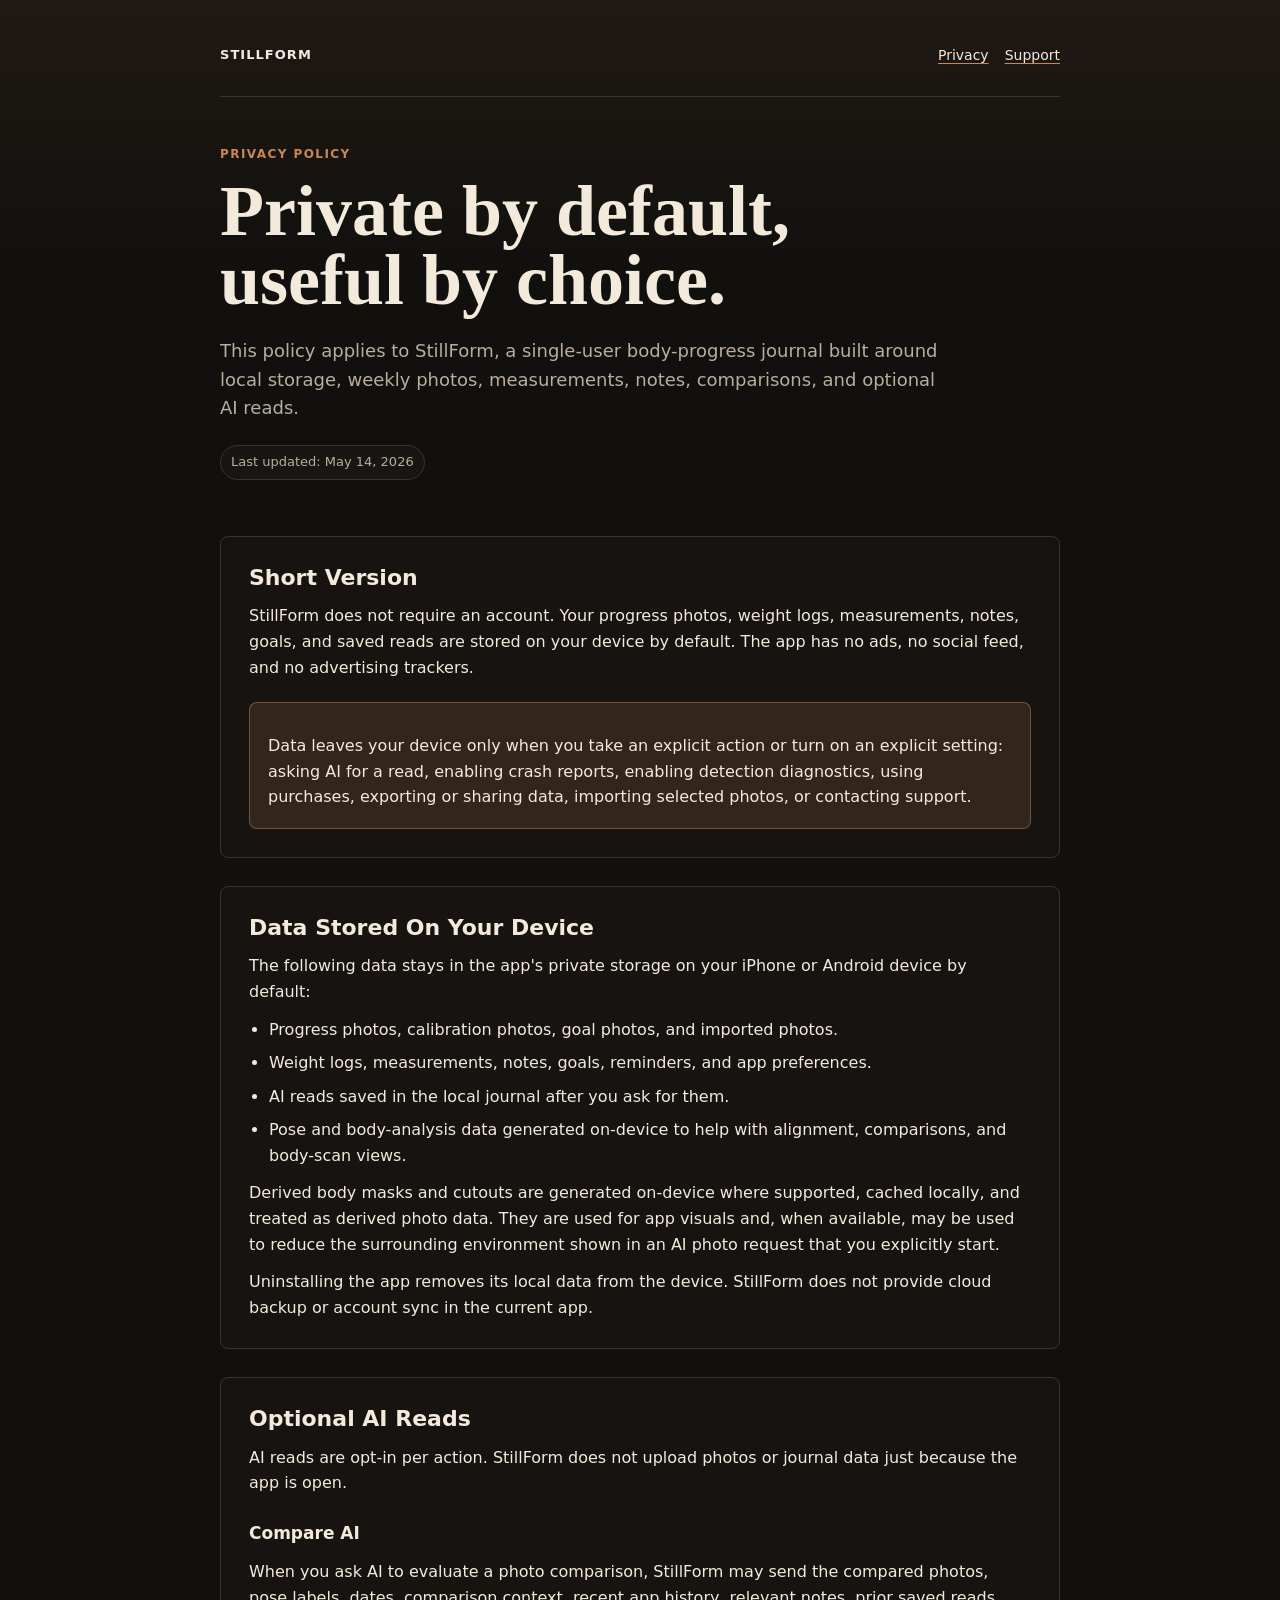
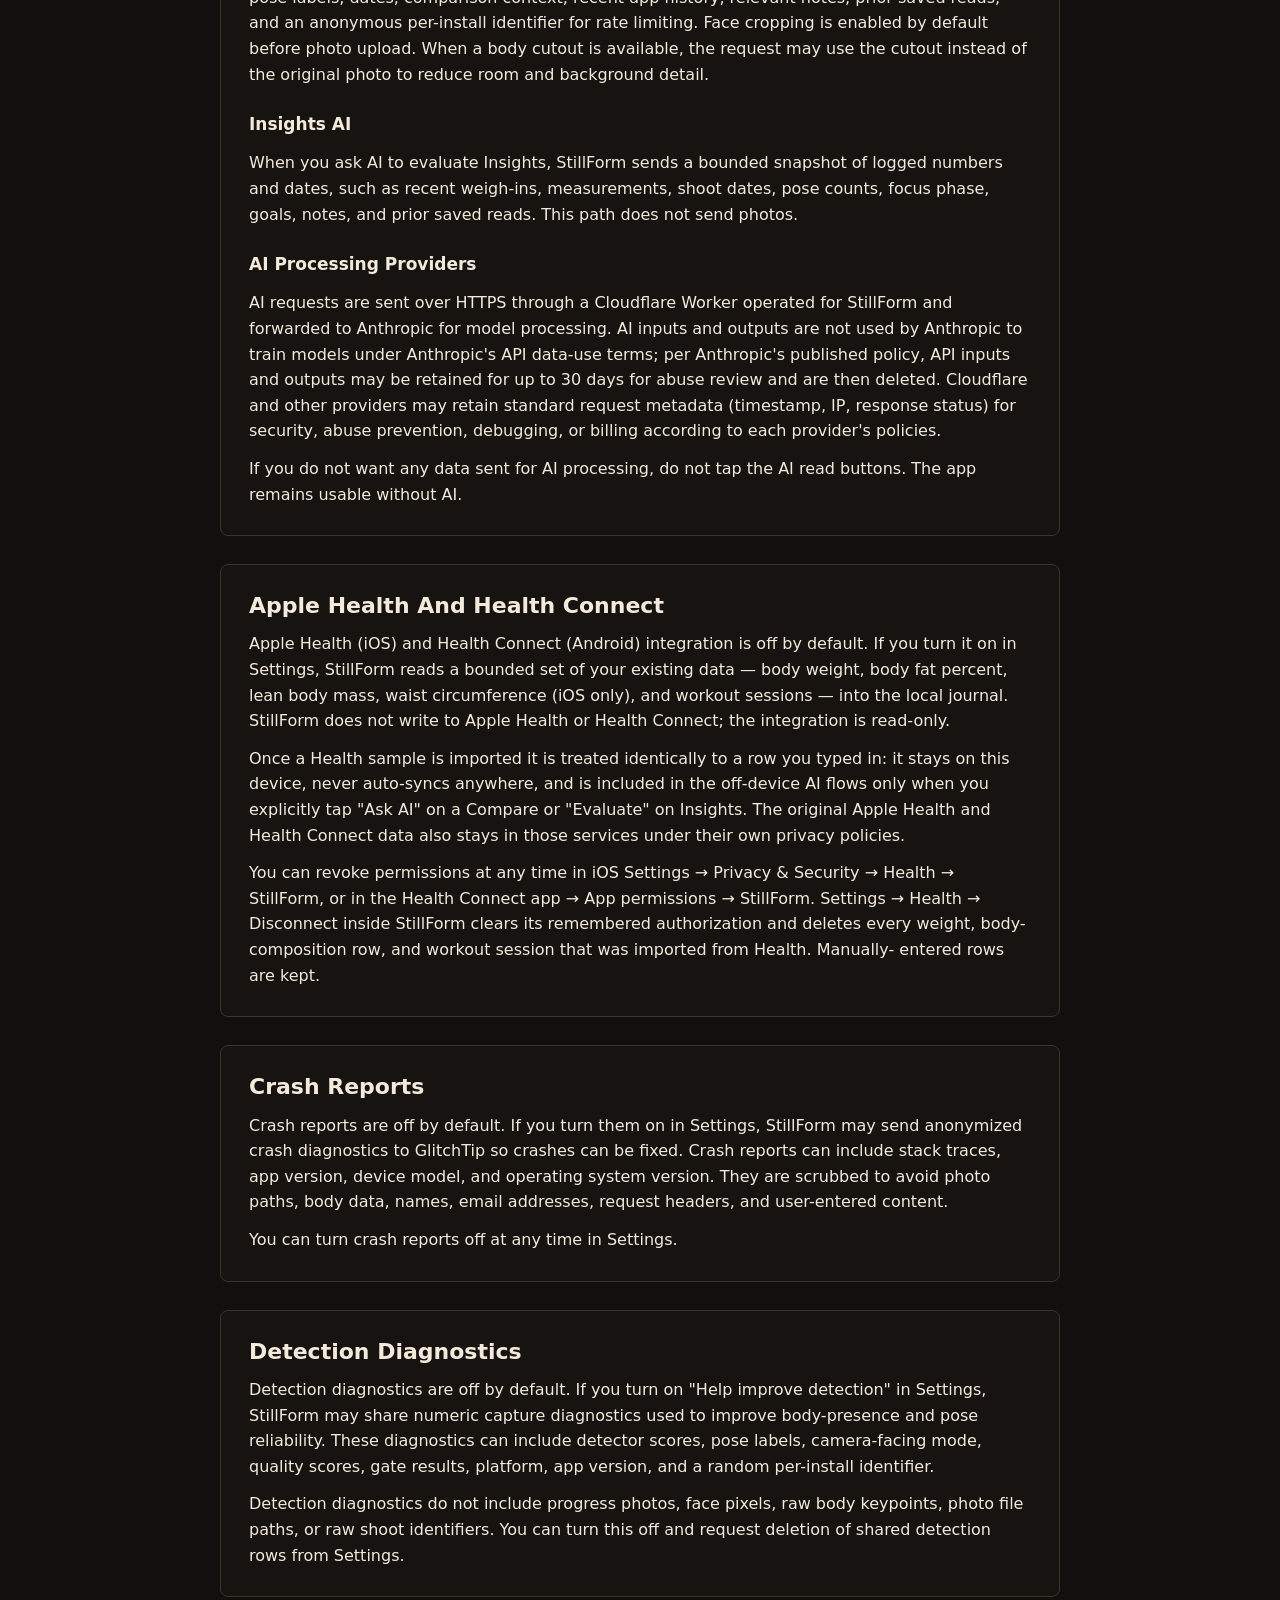
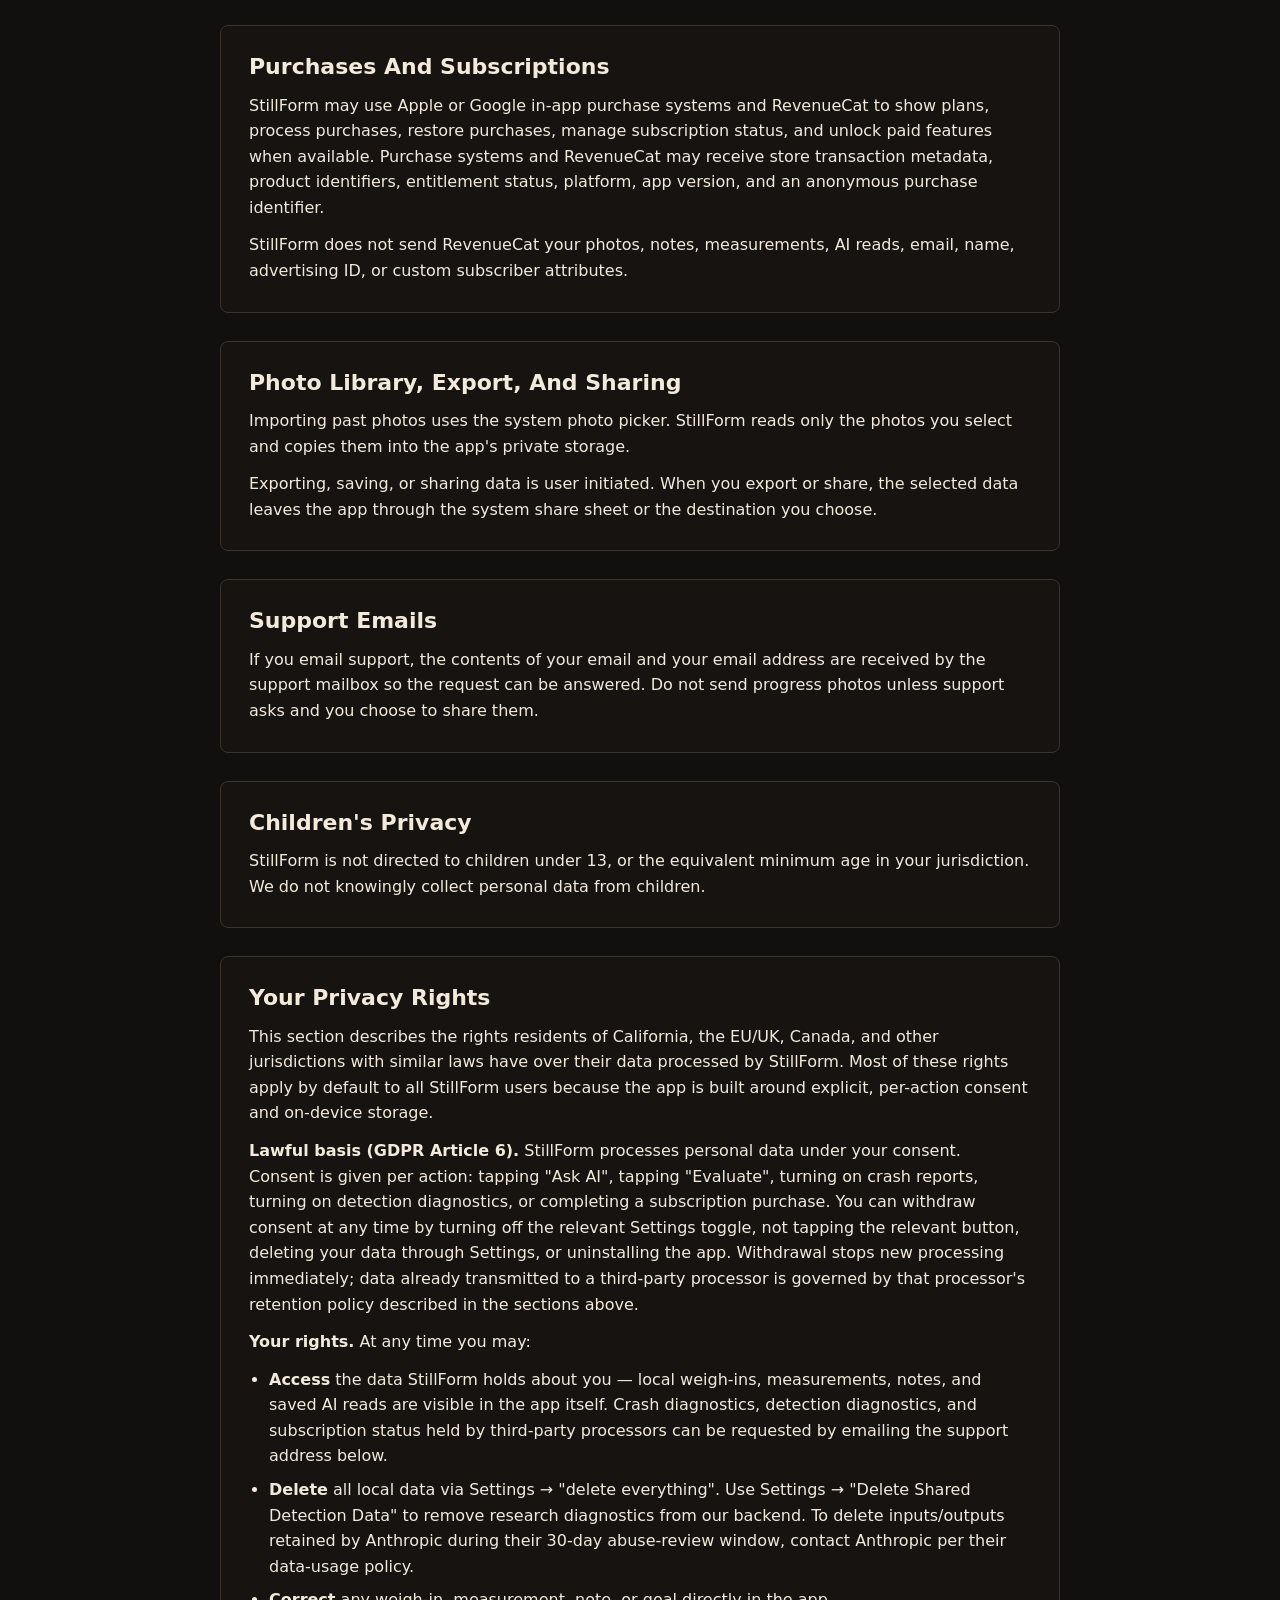
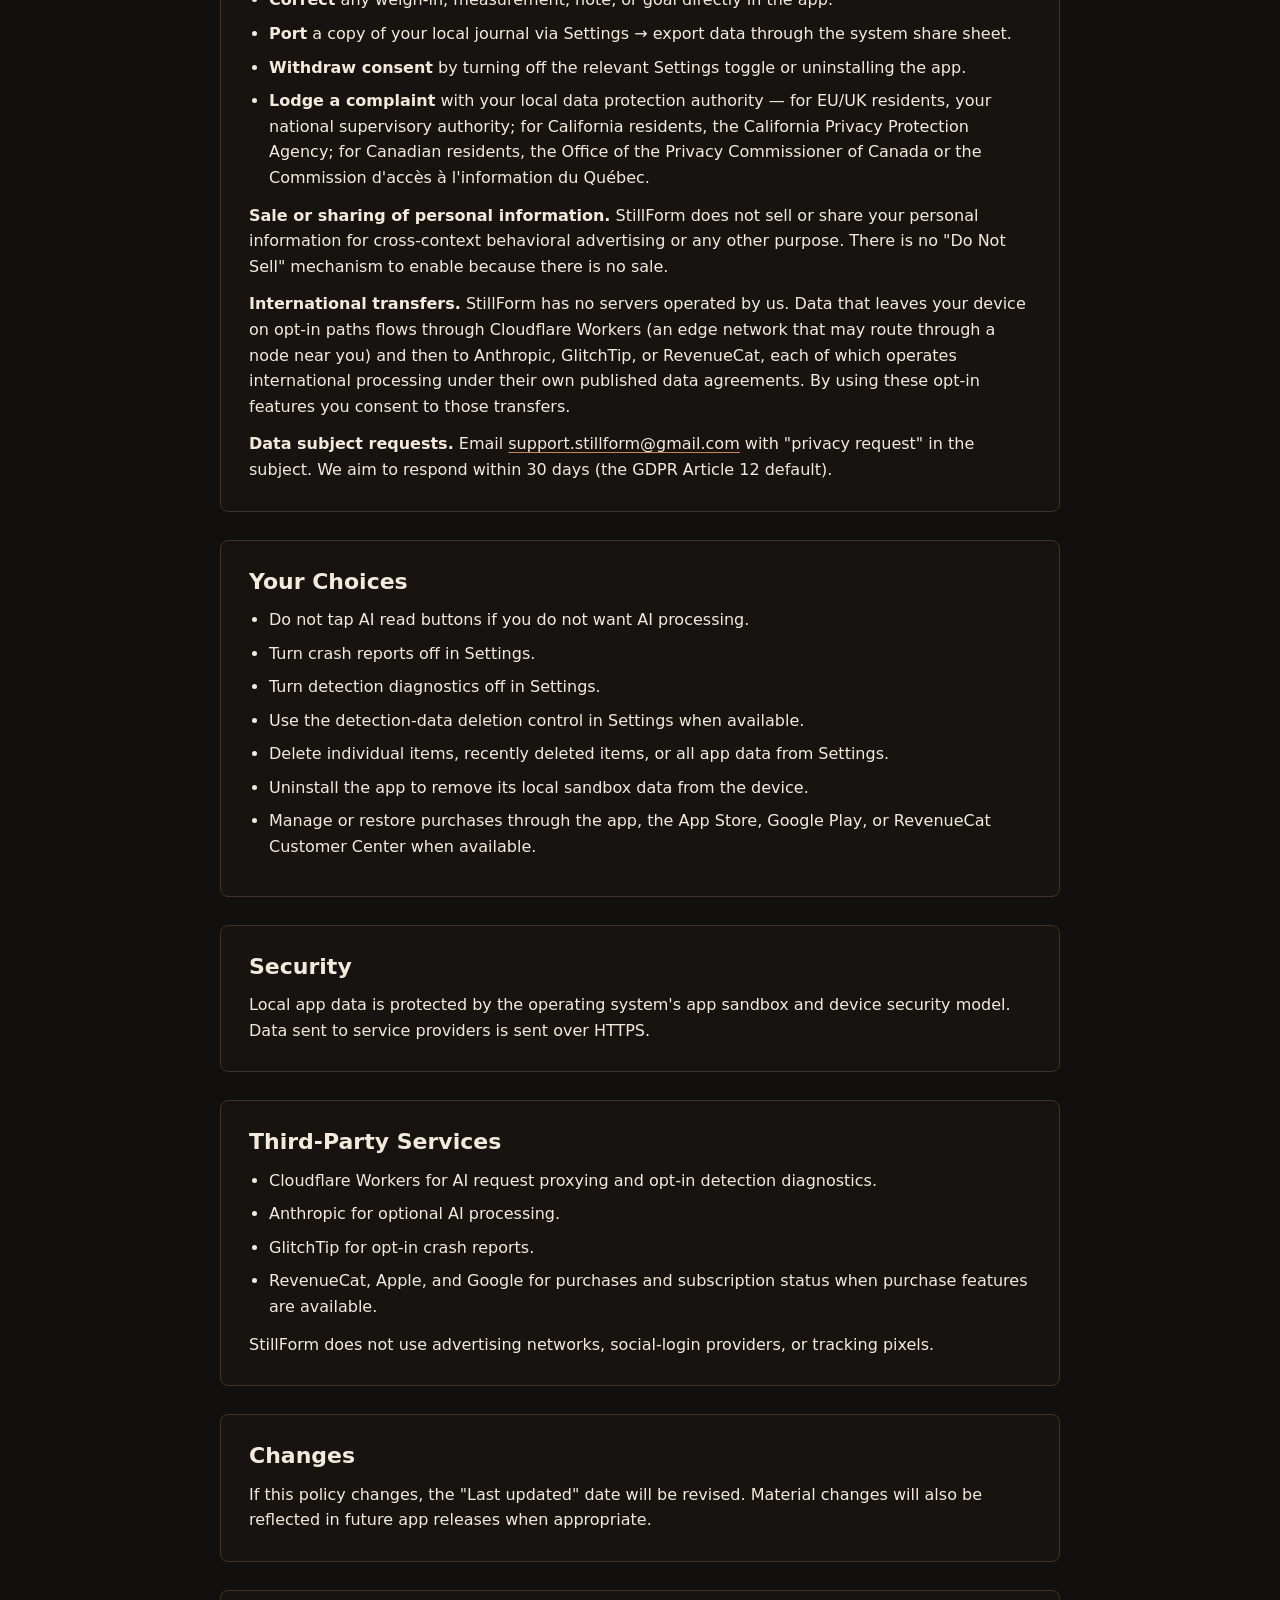
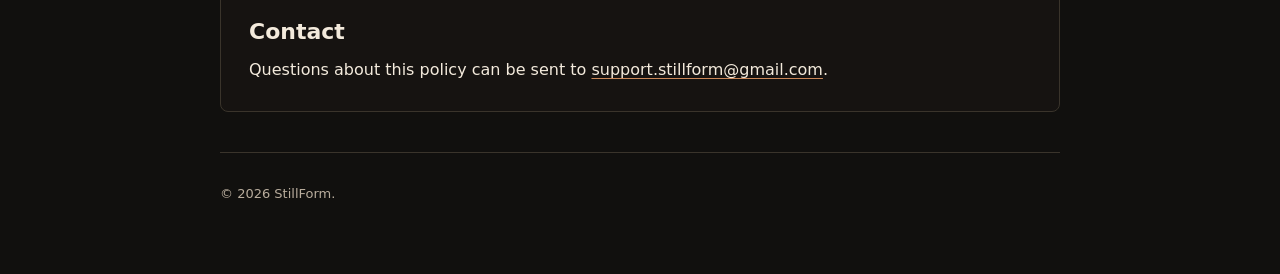
==== privacy-policy.html @ cb1ad9ec "sync StillForm public pages — Apple Health and Health Connect section Mirrors docs/privacy-policy.md" ====
<!doctype html>
<html lang="en">
<head>
  <meta charset="utf-8">
  <meta name="viewport" content="width=device-width, initial-scale=1">
  <title>StillForm Privacy Policy</title>
  <meta name="description" content="Privacy policy for StillForm, a local-first body-progress journal.">
  <link rel="stylesheet" href="site.css">
</head>
<body>
  <main class="page">
    <nav class="nav" aria-label="StillForm">
      <a class="brand" href="./">StillForm</a>
      <div class="nav-links">
        <a href="privacy-policy.html">Privacy</a>
        <a href="support.html">Support</a>
      </div>
    </nav>

    <header class="hero">
      <p class="eyebrow">Privacy Policy</p>
      <h1>Private by default, useful by choice.</h1>
      <p class="lede">
        This policy applies to StillForm, a single-user body-progress journal built around local storage,
        weekly photos, measurements, notes, comparisons, and optional AI reads.
      </p>
      <span class="updated">Last updated: May 14, 2026</span>
    </header>

    <section class="section">
      <h2>Short Version</h2>
      <p>
        StillForm does not require an account. Your progress photos, weight logs, measurements, notes,
        goals, and saved reads are stored on your device by default. The app has no ads, no social feed,
        and no advertising trackers.
      </p>
      <div class="callout">
        <p>
          Data leaves your device only when you take an explicit action or turn on an explicit setting:
          asking AI for a read, enabling crash reports, enabling detection diagnostics, using purchases,
          exporting or sharing data, importing selected photos, or contacting support.
        </p>
      </div>
    </section>

    <section class="section">
      <h2>Data Stored On Your Device</h2>
      <p>The following data stays in the app's private storage on your iPhone or Android device by default:</p>
      <ul>
        <li>Progress photos, calibration photos, goal photos, and imported photos.</li>
        <li>Weight logs, measurements, notes, goals, reminders, and app preferences.</li>
        <li>AI reads saved in the local journal after you ask for them.</li>
        <li>Pose and body-analysis data generated on-device to help with alignment, comparisons, and body-scan views.</li>
      </ul>
      <p>
        Derived body masks and cutouts are generated on-device where supported, cached locally, and treated
        as derived photo data. They are used for app visuals and, when available, may be used to reduce the
        surrounding environment shown in an AI photo request that you explicitly start.
      </p>
      <p>
        Uninstalling the app removes its local data from the device. StillForm does not provide cloud backup
        or account sync in the current app.
      </p>
    </section>

    <section class="section">
      <h2>Optional AI Reads</h2>
      <p>
        AI reads are opt-in per action. StillForm does not upload photos or journal data just because the app
        is open.
      </p>
      <h3>Compare AI</h3>
      <p>
        When you ask AI to evaluate a photo comparison, StillForm may send the compared photos, pose labels,
        dates, comparison context, recent app history, relevant notes, prior saved reads, and an anonymous
        per-install identifier for rate limiting. Face cropping is enabled by default before photo upload.
        When a body cutout is available, the request may use the cutout instead of the original photo to
        reduce room and background detail.
      </p>
      <h3>Insights AI</h3>
      <p>
        When you ask AI to evaluate Insights, StillForm sends a bounded snapshot of logged numbers and dates,
        such as recent weigh-ins, measurements, shoot dates, pose counts, focus phase, goals, notes, and prior
        saved reads. This path does not send photos.
      </p>
      <h3>AI Processing Providers</h3>
      <p>
        AI requests are sent over HTTPS through a Cloudflare Worker operated for StillForm and forwarded to
        Anthropic for model processing. AI inputs and outputs are not used by Anthropic to train models under
        Anthropic's API data-use terms; per Anthropic's published policy, API inputs and outputs may be
        retained for up to 30 days for abuse review and are then deleted. Cloudflare and other providers may
        retain standard request metadata (timestamp, IP, response status) for security, abuse prevention,
        debugging, or billing according to each provider's policies.
      </p>
      <p>
        If you do not want any data sent for AI processing, do not tap the AI read buttons. The app remains
        usable without AI.
      </p>
    </section>

    <section class="section">
      <h2>Apple Health And Health Connect</h2>
      <p>
        Apple Health (iOS) and Health Connect (Android) integration is off by default. If you turn it on in
        Settings, StillForm reads a bounded set of your existing data &mdash; body weight, body fat percent,
        lean body mass, waist circumference (iOS only), and workout sessions &mdash; into the local journal.
        StillForm does not write to Apple Health or Health Connect; the integration is read-only.
      </p>
      <p>
        Once a Health sample is imported it is treated identically to a row you typed in: it stays on this
        device, never auto-syncs anywhere, and is included in the off-device AI flows only when you
        explicitly tap "Ask AI" on a Compare or "Evaluate" on Insights. The original Apple Health and Health
        Connect data also stays in those services under their own privacy policies.
      </p>
      <p>
        You can revoke permissions at any time in iOS Settings &rarr; Privacy &amp; Security &rarr; Health
        &rarr; StillForm, or in the Health Connect app &rarr; App permissions &rarr; StillForm. Settings
        &rarr; Health &rarr; Disconnect inside StillForm clears its remembered authorization and deletes
        every weight, body-composition row, and workout session that was imported from Health. Manually-
        entered rows are kept.
      </p>
    </section>

    <section class="section">
      <h2>Crash Reports</h2>
      <p>
        Crash reports are off by default. If you turn them on in Settings, StillForm may send anonymized crash
        diagnostics to GlitchTip so crashes can be fixed. Crash reports can include stack traces, app version,
        device model, and operating system version. They are scrubbed to avoid photo paths, body data, names,
        email addresses, request headers, and user-entered content.
      </p>
      <p>You can turn crash reports off at any time in Settings.</p>
    </section>

    <section class="section">
      <h2>Detection Diagnostics</h2>
      <p>
        Detection diagnostics are off by default. If you turn on "Help improve detection" in Settings,
        StillForm may share numeric capture diagnostics used to improve body-presence and pose reliability.
        These diagnostics can include detector scores, pose labels, camera-facing mode, quality scores,
        gate results, platform, app version, and a random per-install identifier.
      </p>
      <p>
        Detection diagnostics do not include progress photos, face pixels, raw body keypoints, photo file
        paths, or raw shoot identifiers. You can turn this off and request deletion of shared detection rows
        from Settings.
      </p>
    </section>

    <section class="section">
      <h2>Purchases And Subscriptions</h2>
      <p>
        StillForm may use Apple or Google in-app purchase systems and RevenueCat to show plans, process
        purchases, restore purchases, manage subscription status, and unlock paid features when available.
        Purchase systems and RevenueCat may receive store transaction metadata, product identifiers,
        entitlement status, platform, app version, and an anonymous purchase identifier.
      </p>
      <p>
        StillForm does not send RevenueCat your photos, notes, measurements, AI reads, email, name,
        advertising ID, or custom subscriber attributes.
      </p>
    </section>

    <section class="section">
      <h2>Photo Library, Export, And Sharing</h2>
      <p>
        Importing past photos uses the system photo picker. StillForm reads only the photos you select and
        copies them into the app's private storage.
      </p>
      <p>
        Exporting, saving, or sharing data is user initiated. When you export or share, the selected data
        leaves the app through the system share sheet or the destination you choose.
      </p>
    </section>

    <section class="section">
      <h2>Support Emails</h2>
      <p>
        If you email support, the contents of your email and your email address are received by the support
        mailbox so the request can be answered. Do not send progress photos unless support asks and you choose
        to share them.
      </p>
    </section>

    <section class="section">
      <h2>Children's Privacy</h2>
      <p>
        StillForm is not directed to children under 13, or the equivalent minimum age in your jurisdiction.
        We do not knowingly collect personal data from children.
      </p>
    </section>

    <section class="section">
      <h2>Your Privacy Rights</h2>
      <p>
        This section describes the rights residents of California, the EU/UK, Canada, and other
        jurisdictions with similar laws have over their data processed by StillForm. Most of these
        rights apply by default to all StillForm users because the app is built around explicit,
        per-action consent and on-device storage.
      </p>
      <p>
        <strong>Lawful basis (GDPR Article 6).</strong> StillForm processes personal data under your
        consent. Consent is given per action: tapping "Ask AI", tapping "Evaluate", turning on
        crash reports, turning on detection diagnostics, or completing a subscription purchase.
        You can withdraw consent at any time by turning off the relevant Settings toggle, not
        tapping the relevant button, deleting your data through Settings, or uninstalling the app.
        Withdrawal stops new processing immediately; data already transmitted to a third-party
        processor is governed by that processor's retention policy described in the sections above.
      </p>
      <p><strong>Your rights.</strong> At any time you may:</p>
      <ul>
        <li><strong>Access</strong> the data StillForm holds about you — local weigh-ins,
        measurements, notes, and saved AI reads are visible in the app itself. Crash diagnostics,
        detection diagnostics, and subscription status held by third-party processors can be
        requested by emailing the support address below.</li>
        <li><strong>Delete</strong> all local data via Settings → "delete everything". Use Settings
        → "Delete Shared Detection Data" to remove research diagnostics from our backend. To
        delete inputs/outputs retained by Anthropic during their 30-day abuse-review window,
        contact Anthropic per their data-usage policy.</li>
        <li><strong>Correct</strong> any weigh-in, measurement, note, or goal directly in the app.</li>
        <li><strong>Port</strong> a copy of your local journal via Settings → export data through
        the system share sheet.</li>
        <li><strong>Withdraw consent</strong> by turning off the relevant Settings toggle or
        uninstalling the app.</li>
        <li><strong>Lodge a complaint</strong> with your local data protection authority — for
        EU/UK residents, your national supervisory authority; for California residents, the
        California Privacy Protection Agency; for Canadian residents, the Office of the Privacy
        Commissioner of Canada or the Commission d'accès à l'information du Québec.</li>
      </ul>
      <p>
        <strong>Sale or sharing of personal information.</strong> StillForm does not sell or share
        your personal information for cross-context behavioral advertising or any other purpose.
        There is no "Do Not Sell" mechanism to enable because there is no sale.
      </p>
      <p>
        <strong>International transfers.</strong> StillForm has no servers operated by us. Data
        that leaves your device on opt-in paths flows through Cloudflare Workers (an edge network
        that may route through a node near you) and then to Anthropic, GlitchTip, or RevenueCat,
        each of which operates international processing under their own published data agreements.
        By using these opt-in features you consent to those transfers.
      </p>
      <p>
        <strong>Data subject requests.</strong> Email
        <a href="mailto:support.stillform@gmail.com">support.stillform@gmail.com</a> with "privacy
        request" in the subject. We aim to respond within 30 days (the GDPR Article 12 default).
      </p>
    </section>

    <section class="section">
      <h2>Your Choices</h2>
      <ul>
        <li>Do not tap AI read buttons if you do not want AI processing.</li>
        <li>Turn crash reports off in Settings.</li>
        <li>Turn detection diagnostics off in Settings.</li>
        <li>Use the detection-data deletion control in Settings when available.</li>
        <li>Delete individual items, recently deleted items, or all app data from Settings.</li>
        <li>Uninstall the app to remove its local sandbox data from the device.</li>
        <li>Manage or restore purchases through the app, the App Store, Google Play, or RevenueCat Customer Center when available.</li>
      </ul>
    </section>

    <section class="section">
      <h2>Security</h2>
      <p>
        Local app data is protected by the operating system's app sandbox and device security model. Data
        sent to service providers is sent over HTTPS.
      </p>
    </section>

    <section class="section">
      <h2>Third-Party Services</h2>
      <ul>
        <li>Cloudflare Workers for AI request proxying and opt-in detection diagnostics.</li>
        <li>Anthropic for optional AI processing.</li>
        <li>GlitchTip for opt-in crash reports.</li>
        <li>RevenueCat, Apple, and Google for purchases and subscription status when purchase features are available.</li>
      </ul>
      <p>
        StillForm does not use advertising networks, social-login providers, or tracking pixels.
      </p>
    </section>

    <section class="section">
      <h2>Changes</h2>
      <p>
        If this policy changes, the "Last updated" date will be revised. Material changes will also be
        reflected in future app releases when appropriate.
      </p>
    </section>

    <section class="section">
      <h2>Contact</h2>
      <p>
        Questions about this policy can be sent to <a href="mailto:support.stillform@gmail.com">support.stillform@gmail.com</a>.
      </p>
    </section>

    <footer class="footer">
      <p>© 2026 StillForm.</p>
    </footer>
  </main>
</body>
</html>
---- site.css ----
:root {
  color-scheme: dark;
  --bg: #11100e;
  --surface: #181612;
  --surface-2: #201d18;
  --ink: #f3eadc;
  --muted: #b9ad9d;
  --line: #3a342b;
  --copper: #c98758;
  --copper-soft: rgba(201, 135, 88, 0.16);
  --max: 840px;
}

* {
  box-sizing: border-box;
}

html {
  background: var(--bg);
}

body {
  margin: 0;
  min-height: 100vh;
  background:
    linear-gradient(180deg, rgba(201, 135, 88, 0.08), transparent 280px),
    var(--bg);
  color: var(--ink);
  font-family: Inter, ui-sans-serif, system-ui, -apple-system, BlinkMacSystemFont, "Segoe UI", sans-serif;
  line-height: 1.6;
}

a {
  color: var(--ink);
  text-decoration-color: var(--copper);
  text-underline-offset: 3px;
}

a:hover {
  color: var(--copper);
}

.page {
  width: min(var(--max), calc(100% - 32px));
  margin: 0 auto;
  padding: 28px 0 56px;
}

.nav {
  display: flex;
  align-items: center;
  justify-content: space-between;
  gap: 18px;
  padding: 16px 0 30px;
  border-bottom: 1px solid var(--line);
}

.brand {
  color: var(--ink);
  font-size: 13px;
  font-weight: 700;
  letter-spacing: 0.08em;
  text-transform: uppercase;
  text-decoration: none;
}

.nav-links {
  display: flex;
  gap: 16px;
  color: var(--muted);
  font-size: 14px;
}

.hero {
  padding: 48px 0 28px;
}

.eyebrow {
  margin: 0 0 12px;
  color: var(--copper);
  font-size: 12px;
  font-weight: 700;
  letter-spacing: 0.12em;
  text-transform: uppercase;
}

h1 {
  margin: 0;
  max-width: 760px;
  font-family: Georgia, "Times New Roman", serif;
  font-size: clamp(42px, 8vw, 72px);
  line-height: 0.96;
  letter-spacing: 0;
}

.lede {
  max-width: 720px;
  margin: 22px 0 0;
  color: var(--muted);
  font-size: 18px;
}

.updated {
  display: inline-flex;
  margin-top: 22px;
  padding: 6px 10px;
  border: 1px solid var(--line);
  border-radius: 999px;
  background: var(--surface);
  color: var(--muted);
  font-size: 13px;
}

.section {
  margin-top: 28px;
  padding: 28px;
  border: 1px solid var(--line);
  border-radius: 8px;
  background: rgba(24, 22, 18, 0.72);
}

.section h2 {
  margin: 0 0 12px;
  color: var(--ink);
  font-size: 22px;
  line-height: 1.2;
}

.section h3 {
  margin: 24px 0 8px;
  color: var(--ink);
  font-size: 17px;
}

.section p {
  margin: 12px 0 0;
}

.section ul {
  margin: 12px 0 0;
  padding-left: 20px;
}

.section li {
  margin: 8px 0;
}

.callout {
  margin-top: 22px;
  padding: 18px;
  border: 1px solid rgba(201, 135, 88, 0.45);
  border-radius: 8px;
  background: var(--copper-soft);
}

.cards {
  display: grid;
  grid-template-columns: repeat(auto-fit, minmax(220px, 1fr));
  gap: 14px;
  margin-top: 26px;
}

.card {
  display: block;
  min-height: 150px;
  padding: 18px;
  border: 1px solid var(--line);
  border-radius: 8px;
  background: var(--surface);
  text-decoration: none;
}

.card strong {
  display: block;
  margin-bottom: 8px;
  color: var(--ink);
  font-size: 17px;
}

.card span {
  color: var(--muted);
}

.footer {
  margin-top: 40px;
  padding-top: 18px;
  border-top: 1px solid var(--line);
  color: var(--muted);
  font-size: 13px;
}

@media (max-width: 640px) {
  .nav {
    align-items: flex-start;
    flex-direction: column;
  }

  .hero {
    padding-top: 34px;
  }

  .section {
    padding: 22px;
  }
}
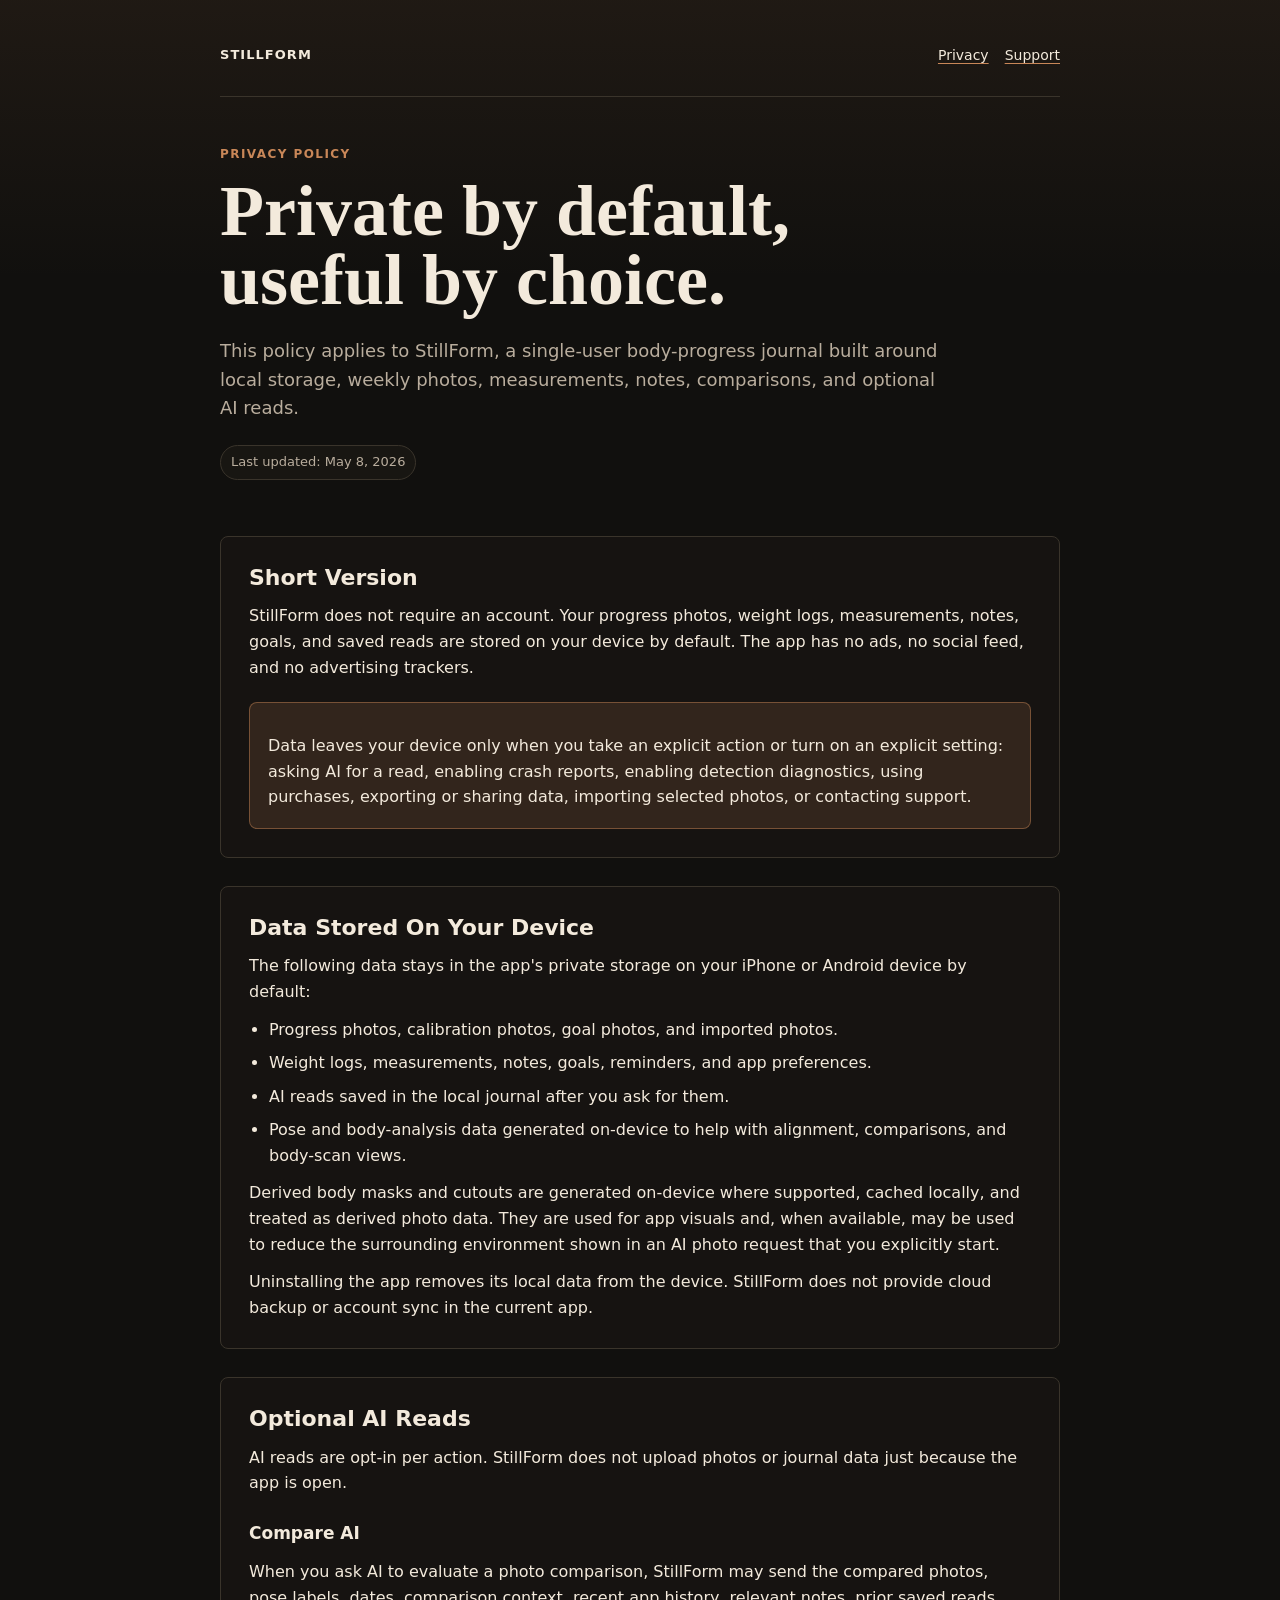
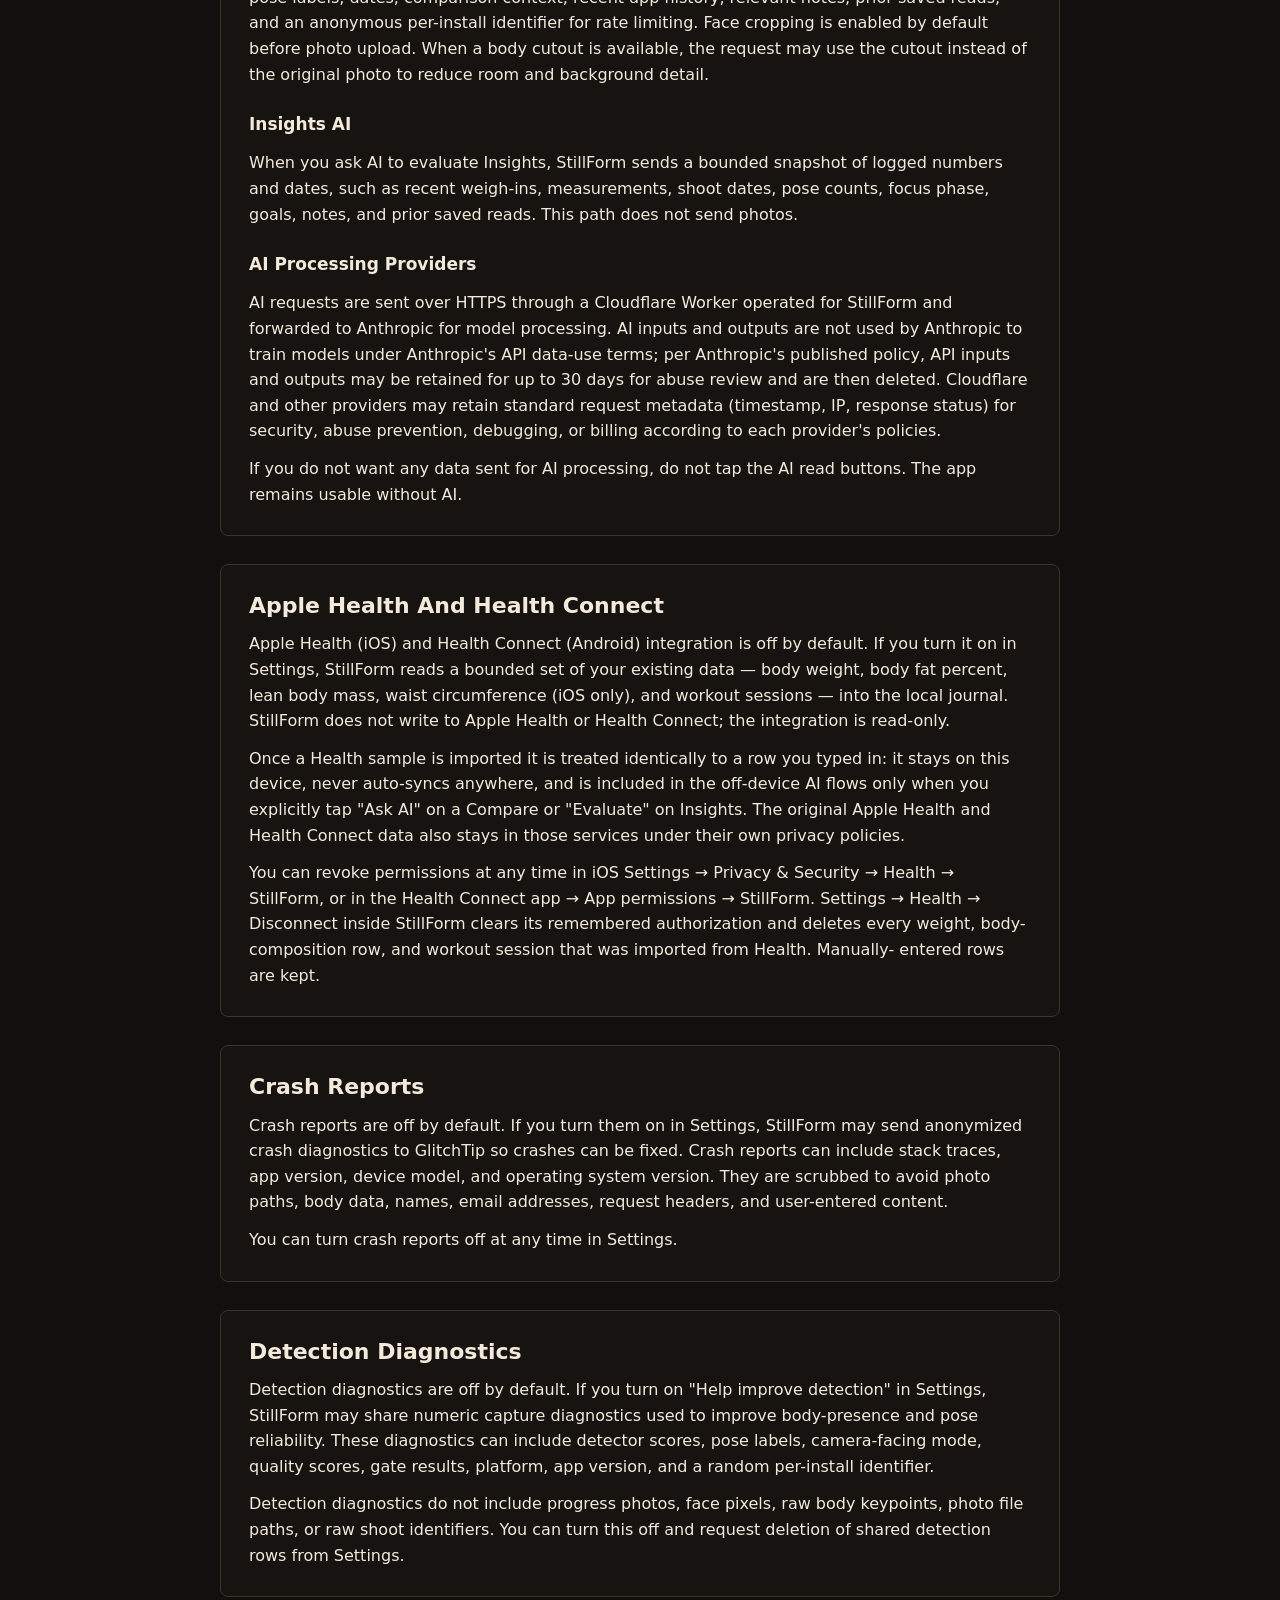
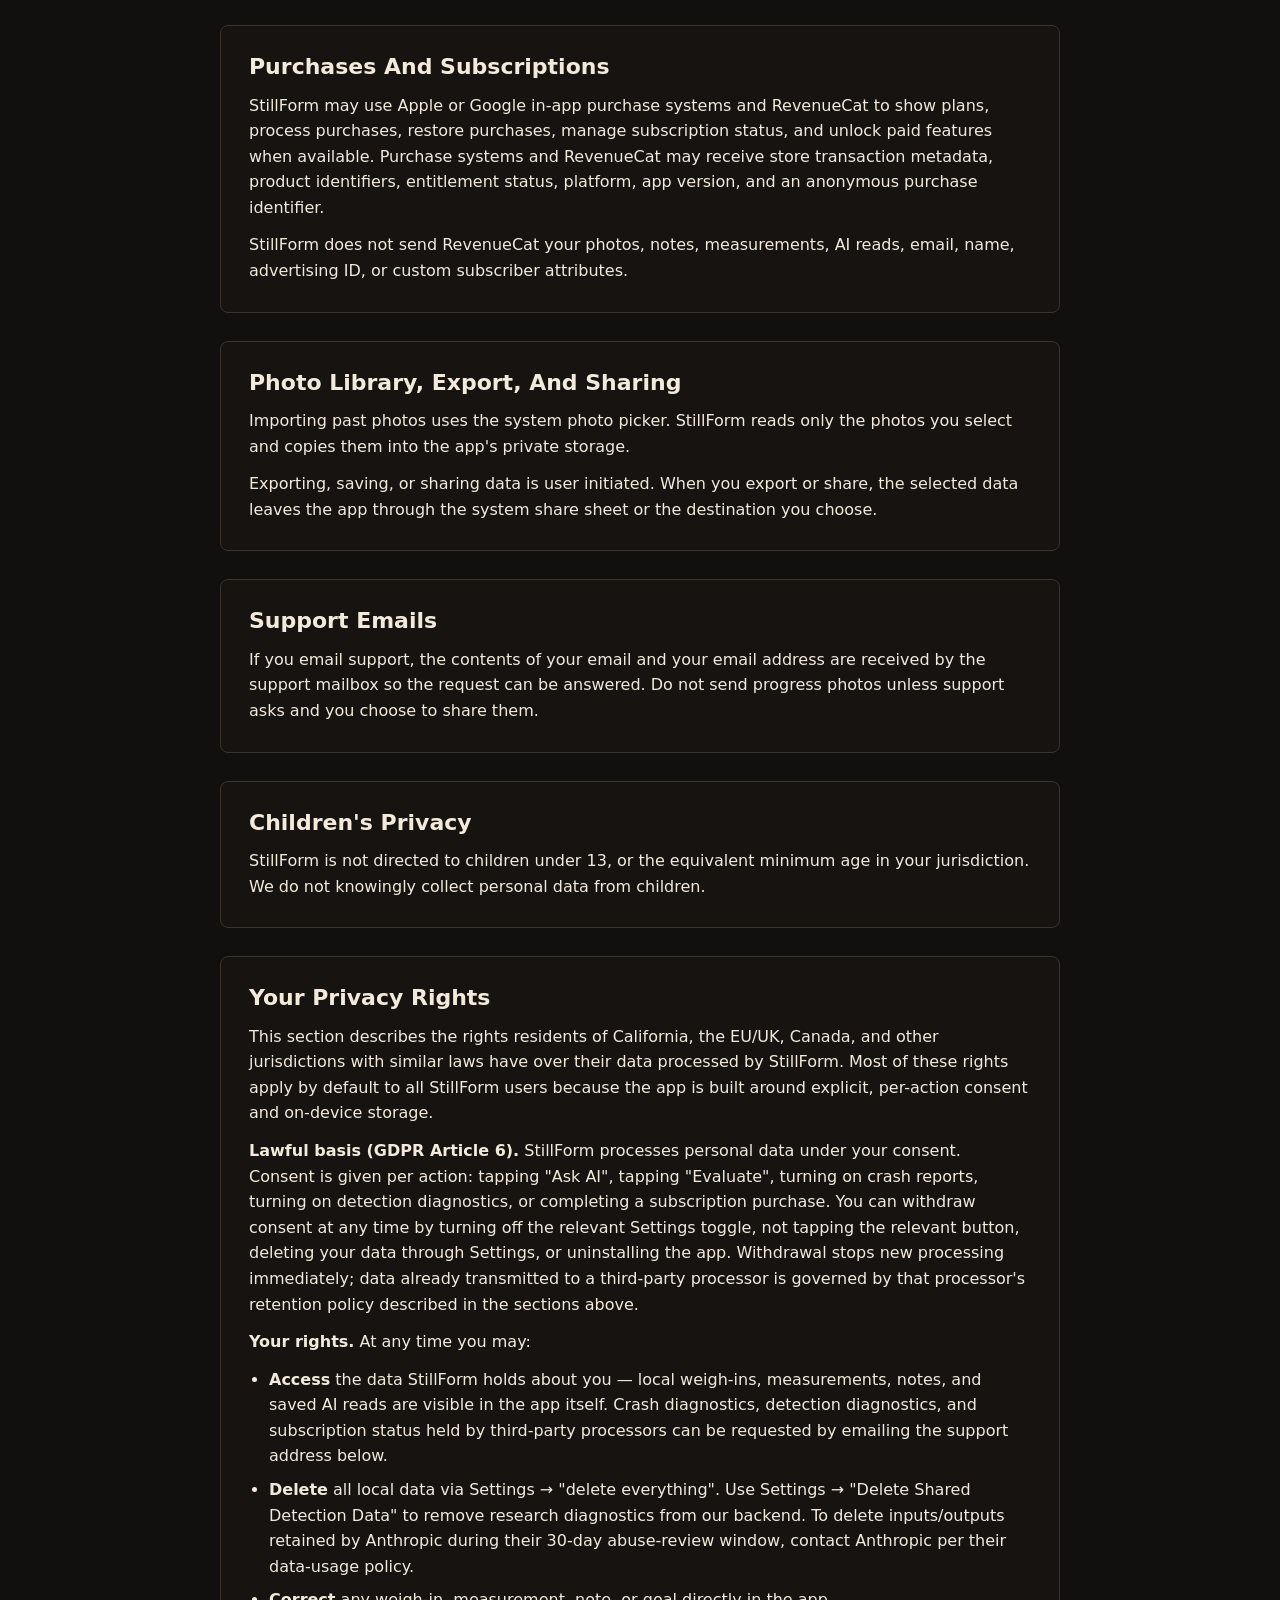
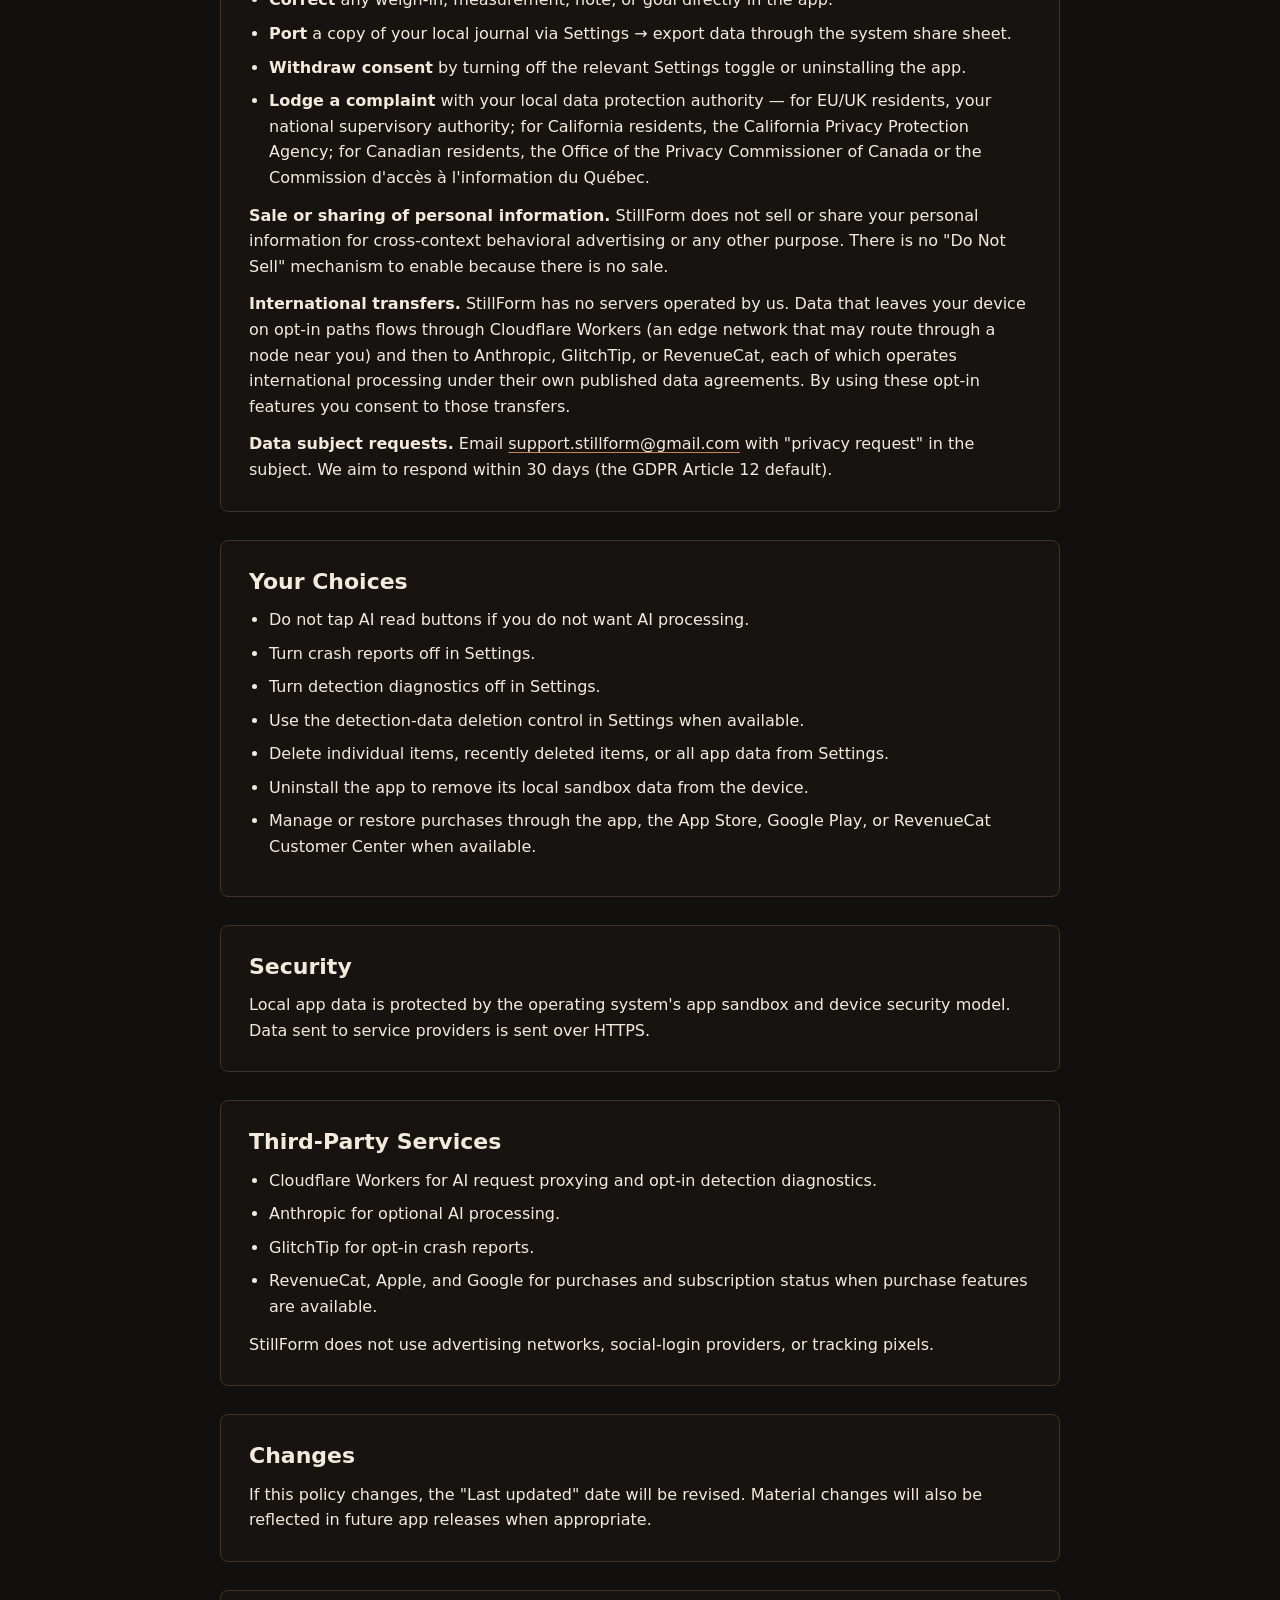
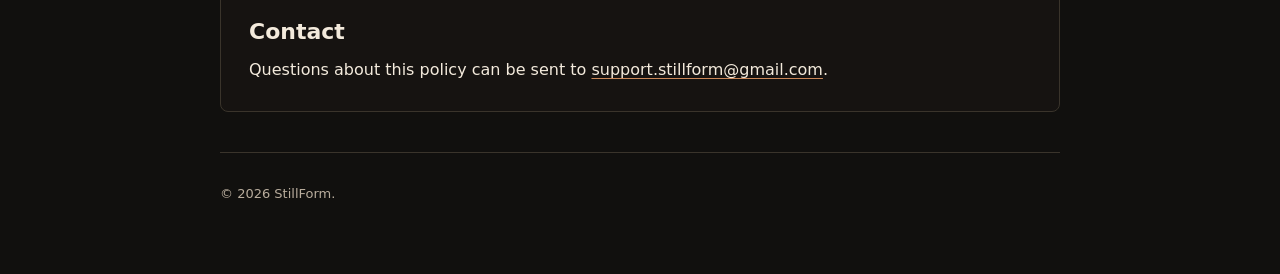
==== commit d6dac021: "sync: privacy-policy Last updated to 2026-05-08 Aligns the public Pages site to today's actual edit " ====
--- a/privacy-policy.html
+++ b/privacy-policy.html
@@ -24,7 +24,7 @@
         This policy applies to StillForm, a single-user body-progress journal built around local storage,
         weekly photos, measurements, notes, comparisons, and optional AI reads.
       </p>
-      <span class="updated">Last updated: May 14, 2026</span>
+      <span class="updated">Last updated: May 8, 2026</span>
     </header>
 
     <section class="section">
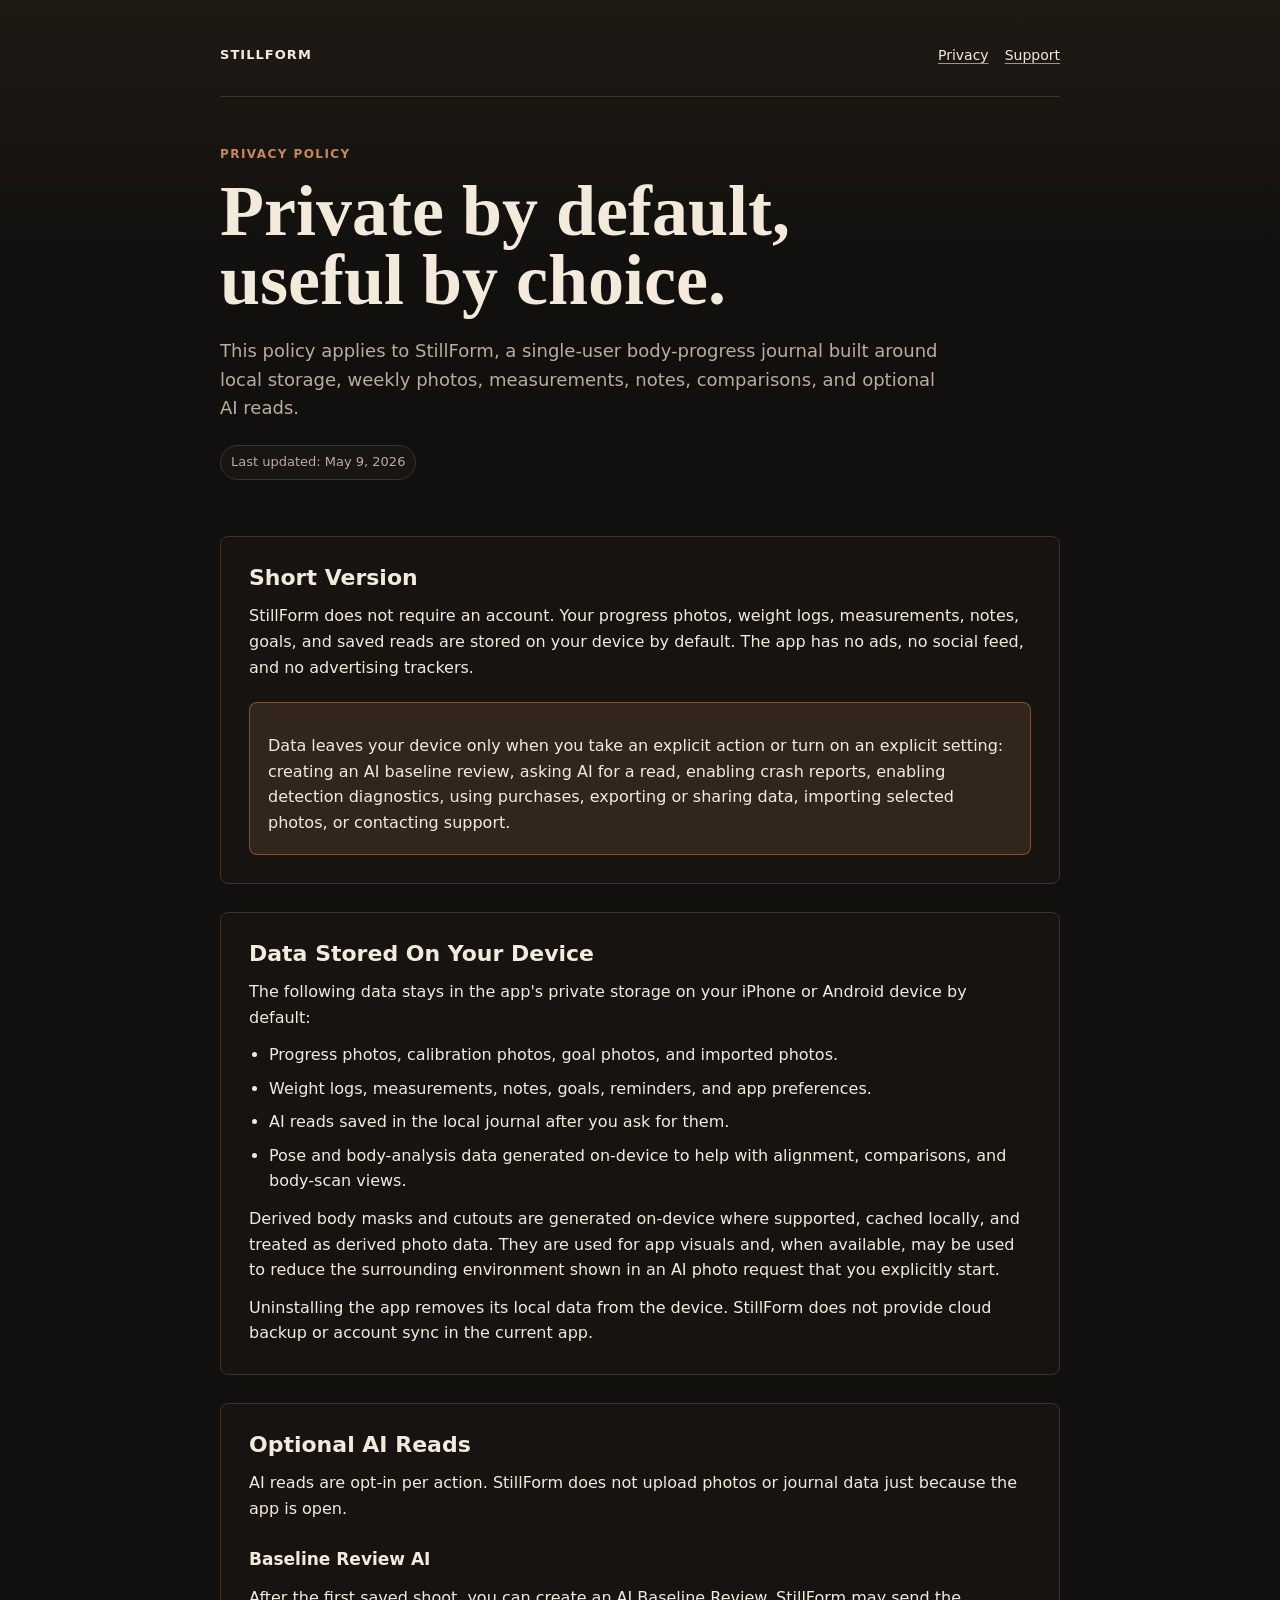
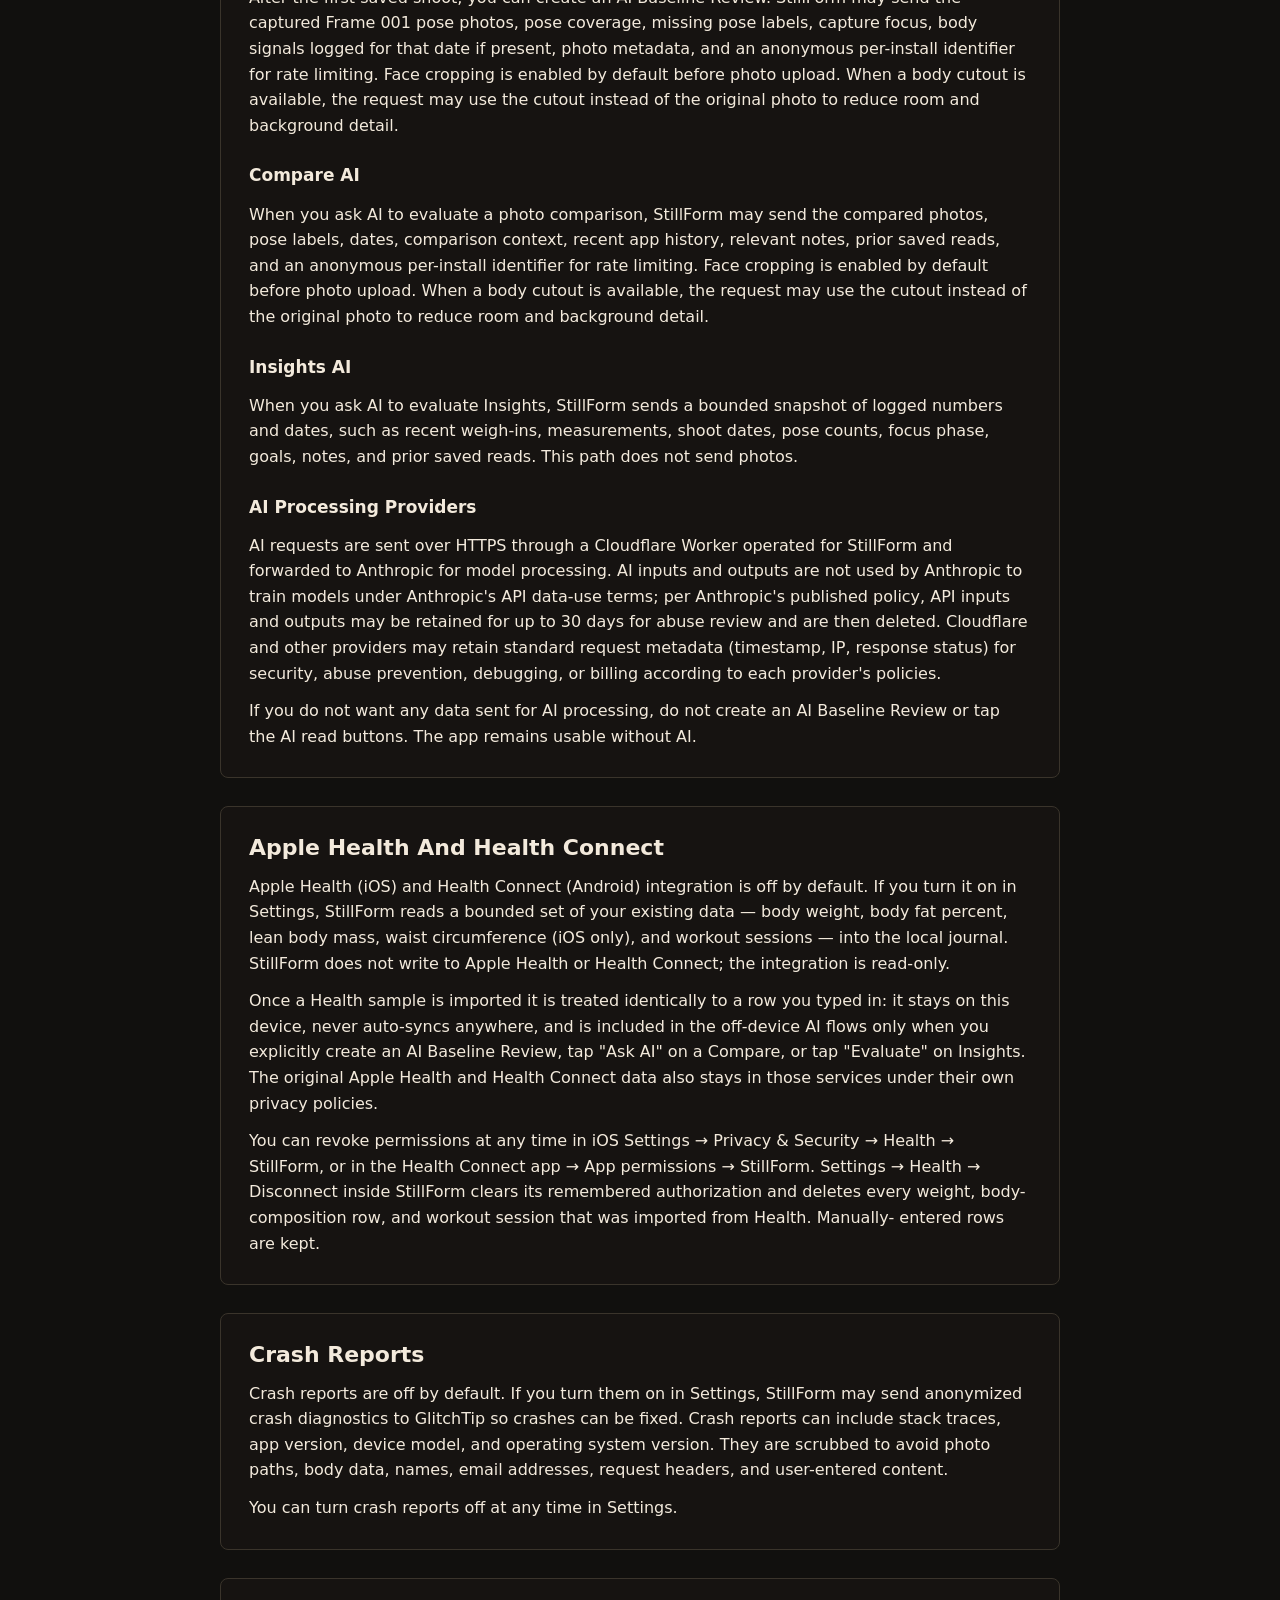
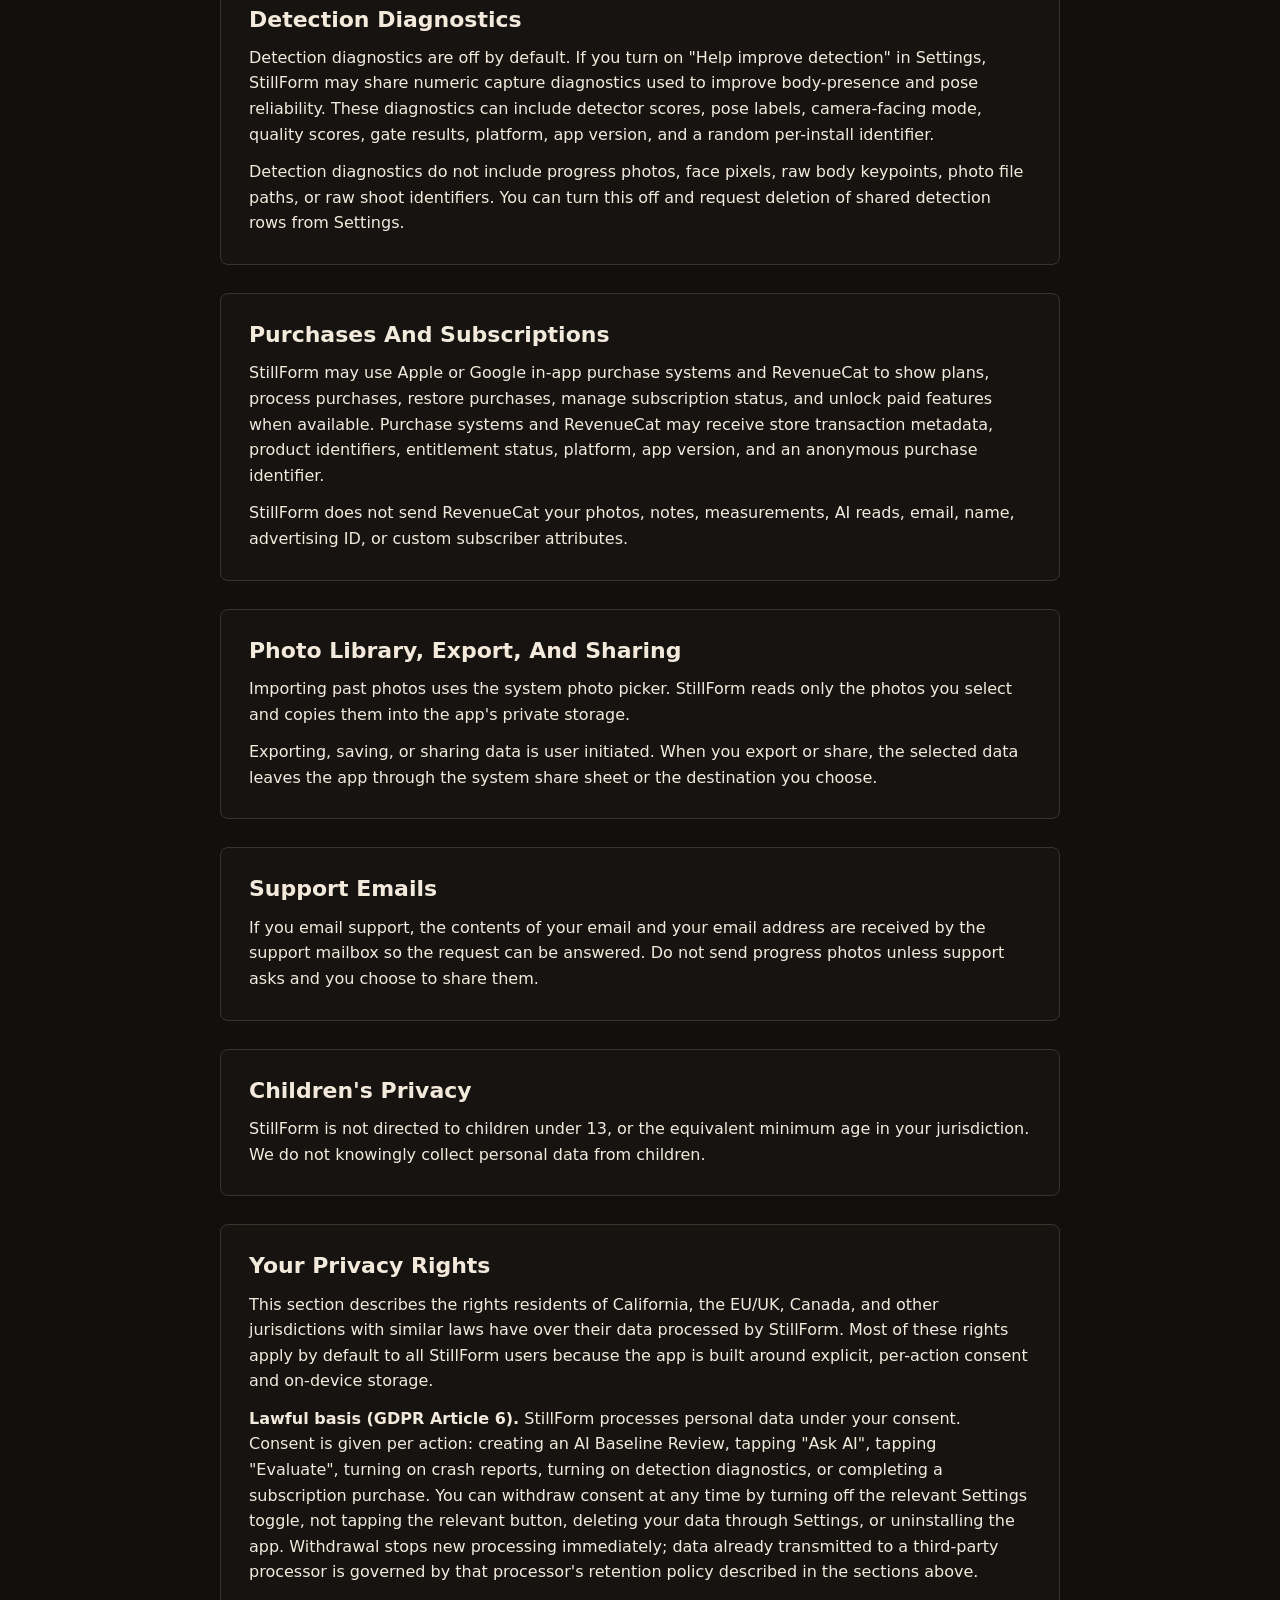
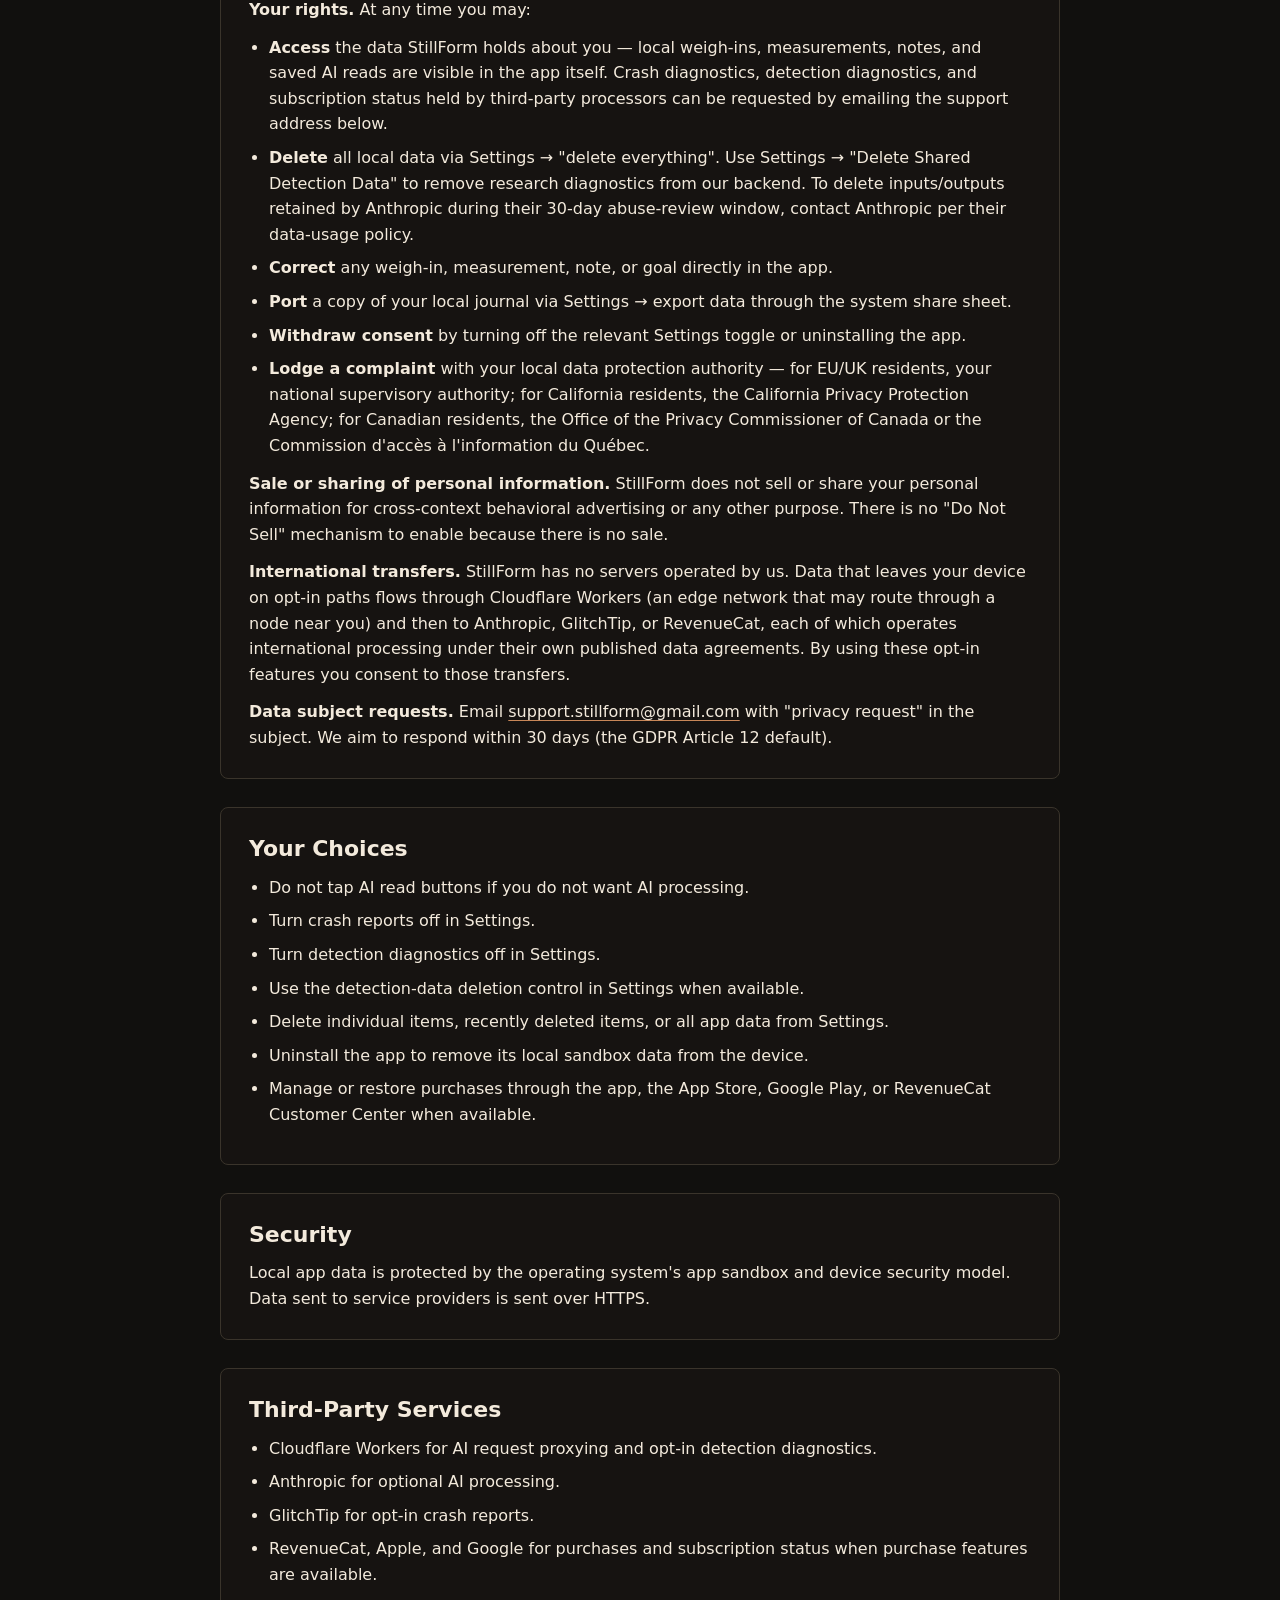
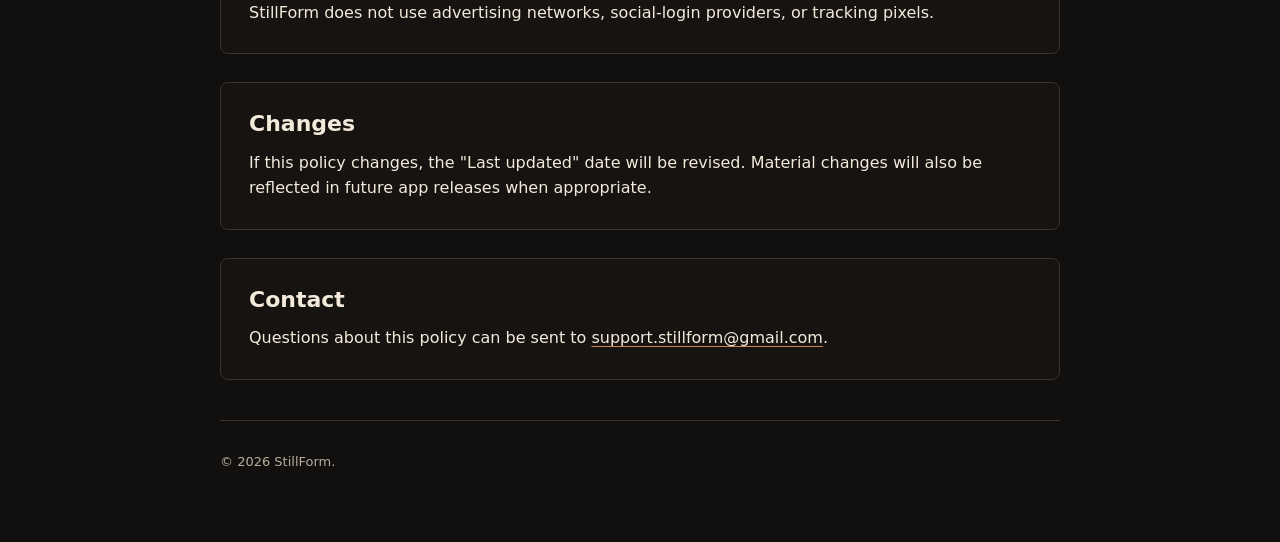
==== commit 449a4ccd: "docs: disclose baseline AI review" ====
--- a/privacy-policy.html
+++ b/privacy-policy.html
@@ -24,7 +24,7 @@
         This policy applies to StillForm, a single-user body-progress journal built around local storage,
         weekly photos, measurements, notes, comparisons, and optional AI reads.
       </p>
-      <span class="updated">Last updated: May 8, 2026</span>
+      <span class="updated">Last updated: May 9, 2026</span>
     </header>
 
     <section class="section">
@@ -37,8 +37,8 @@
       <div class="callout">
         <p>
           Data leaves your device only when you take an explicit action or turn on an explicit setting:
-          asking AI for a read, enabling crash reports, enabling detection diagnostics, using purchases,
-          exporting or sharing data, importing selected photos, or contacting support.
+          creating an AI baseline review, asking AI for a read, enabling crash reports, enabling detection
+          diagnostics, using purchases, exporting or sharing data, importing selected photos, or contacting support.
         </p>
       </div>
     </section>
@@ -69,6 +69,14 @@
         AI reads are opt-in per action. StillForm does not upload photos or journal data just because the app
         is open.
       </p>
+      <h3>Baseline Review AI</h3>
+      <p>
+        After the first saved shoot, you can create an AI Baseline Review. StillForm may send the captured
+        Frame 001 pose photos, pose coverage, missing pose labels, capture focus, body signals logged for
+        that date if present, photo metadata, and an anonymous per-install identifier for rate limiting.
+        Face cropping is enabled by default before photo upload. When a body cutout is available, the request
+        may use the cutout instead of the original photo to reduce room and background detail.
+      </p>
       <h3>Compare AI</h3>
       <p>
         When you ask AI to evaluate a photo comparison, StillForm may send the compared photos, pose labels,
@@ -93,8 +101,8 @@
         debugging, or billing according to each provider's policies.
       </p>
       <p>
-        If you do not want any data sent for AI processing, do not tap the AI read buttons. The app remains
-        usable without AI.
+        If you do not want any data sent for AI processing, do not create an AI Baseline Review or tap the AI
+        read buttons. The app remains usable without AI.
       </p>
     </section>
 
@@ -108,9 +116,9 @@
       </p>
       <p>
         Once a Health sample is imported it is treated identically to a row you typed in: it stays on this
-        device, never auto-syncs anywhere, and is included in the off-device AI flows only when you
-        explicitly tap "Ask AI" on a Compare or "Evaluate" on Insights. The original Apple Health and Health
-        Connect data also stays in those services under their own privacy policies.
+        device, never auto-syncs anywhere, and is included in the off-device AI flows only when you explicitly
+        create an AI Baseline Review, tap "Ask AI" on a Compare, or tap "Evaluate" on Insights. The original
+        Apple Health and Health Connect data also stays in those services under their own privacy policies.
       </p>
       <p>
         You can revoke permissions at any time in iOS Settings &rarr; Privacy &amp; Security &rarr; Health
@@ -200,8 +208,8 @@
       </p>
       <p>
         <strong>Lawful basis (GDPR Article 6).</strong> StillForm processes personal data under your
-        consent. Consent is given per action: tapping "Ask AI", tapping "Evaluate", turning on
-        crash reports, turning on detection diagnostics, or completing a subscription purchase.
+        consent. Consent is given per action: creating an AI Baseline Review, tapping "Ask AI",
+        tapping "Evaluate", turning on crash reports, turning on detection diagnostics, or completing a subscription purchase.
         You can withdraw consent at any time by turning off the relevant Settings toggle, not
         tapping the relevant button, deleting your data through Settings, or uninstalling the app.
         Withdrawal stops new processing immediately; data already transmitted to a third-party
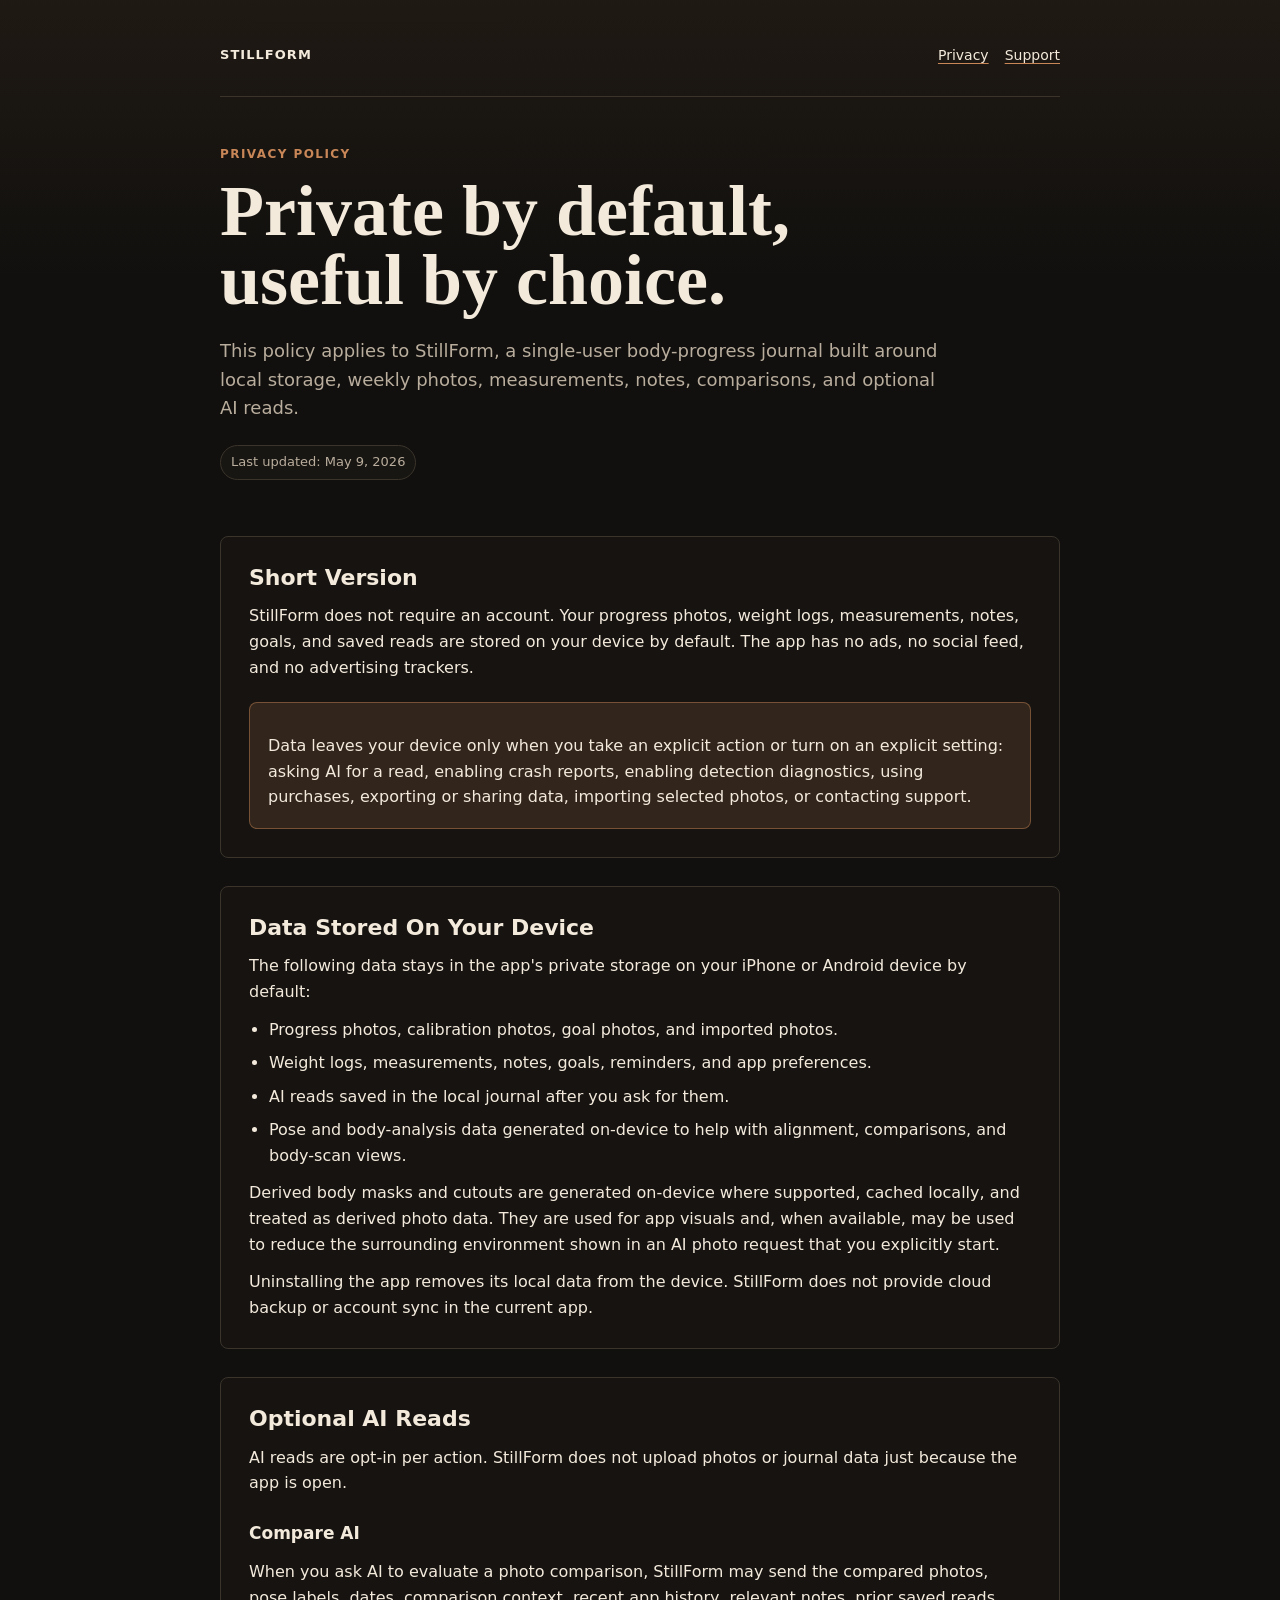
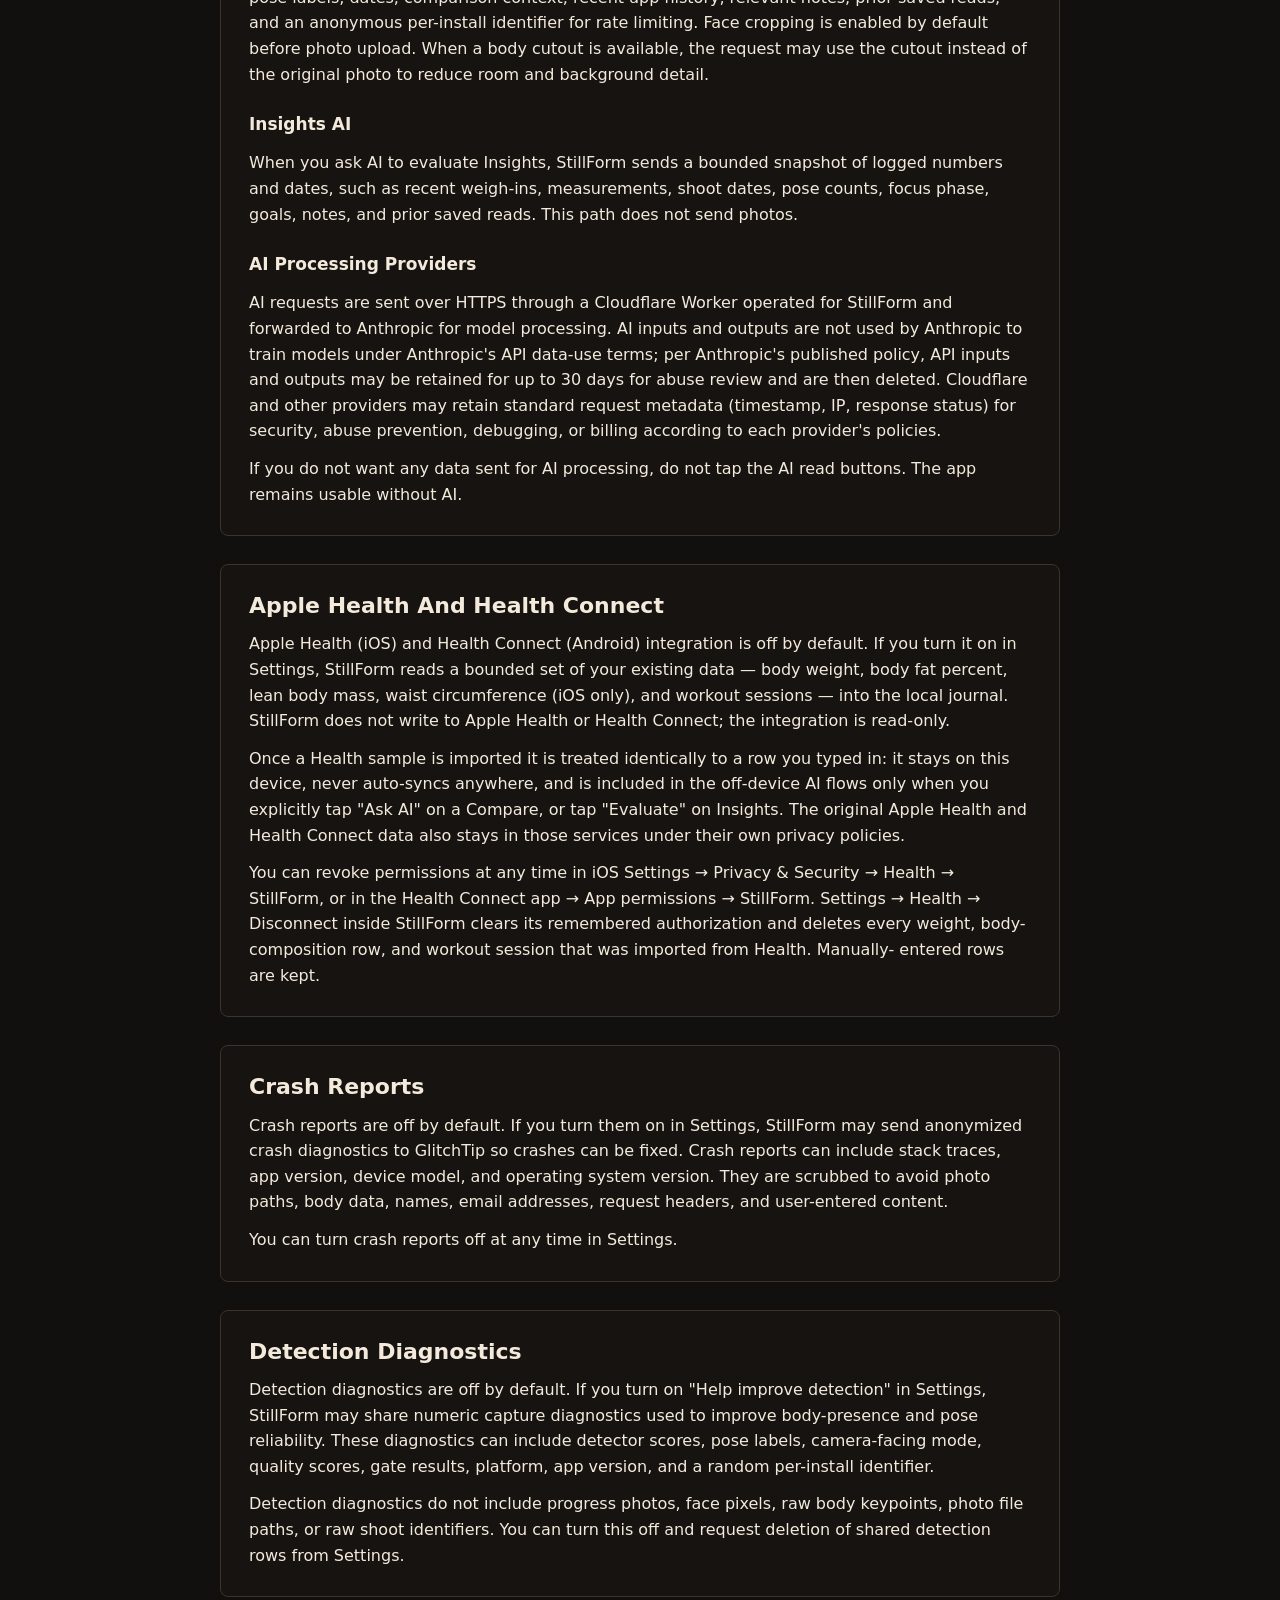
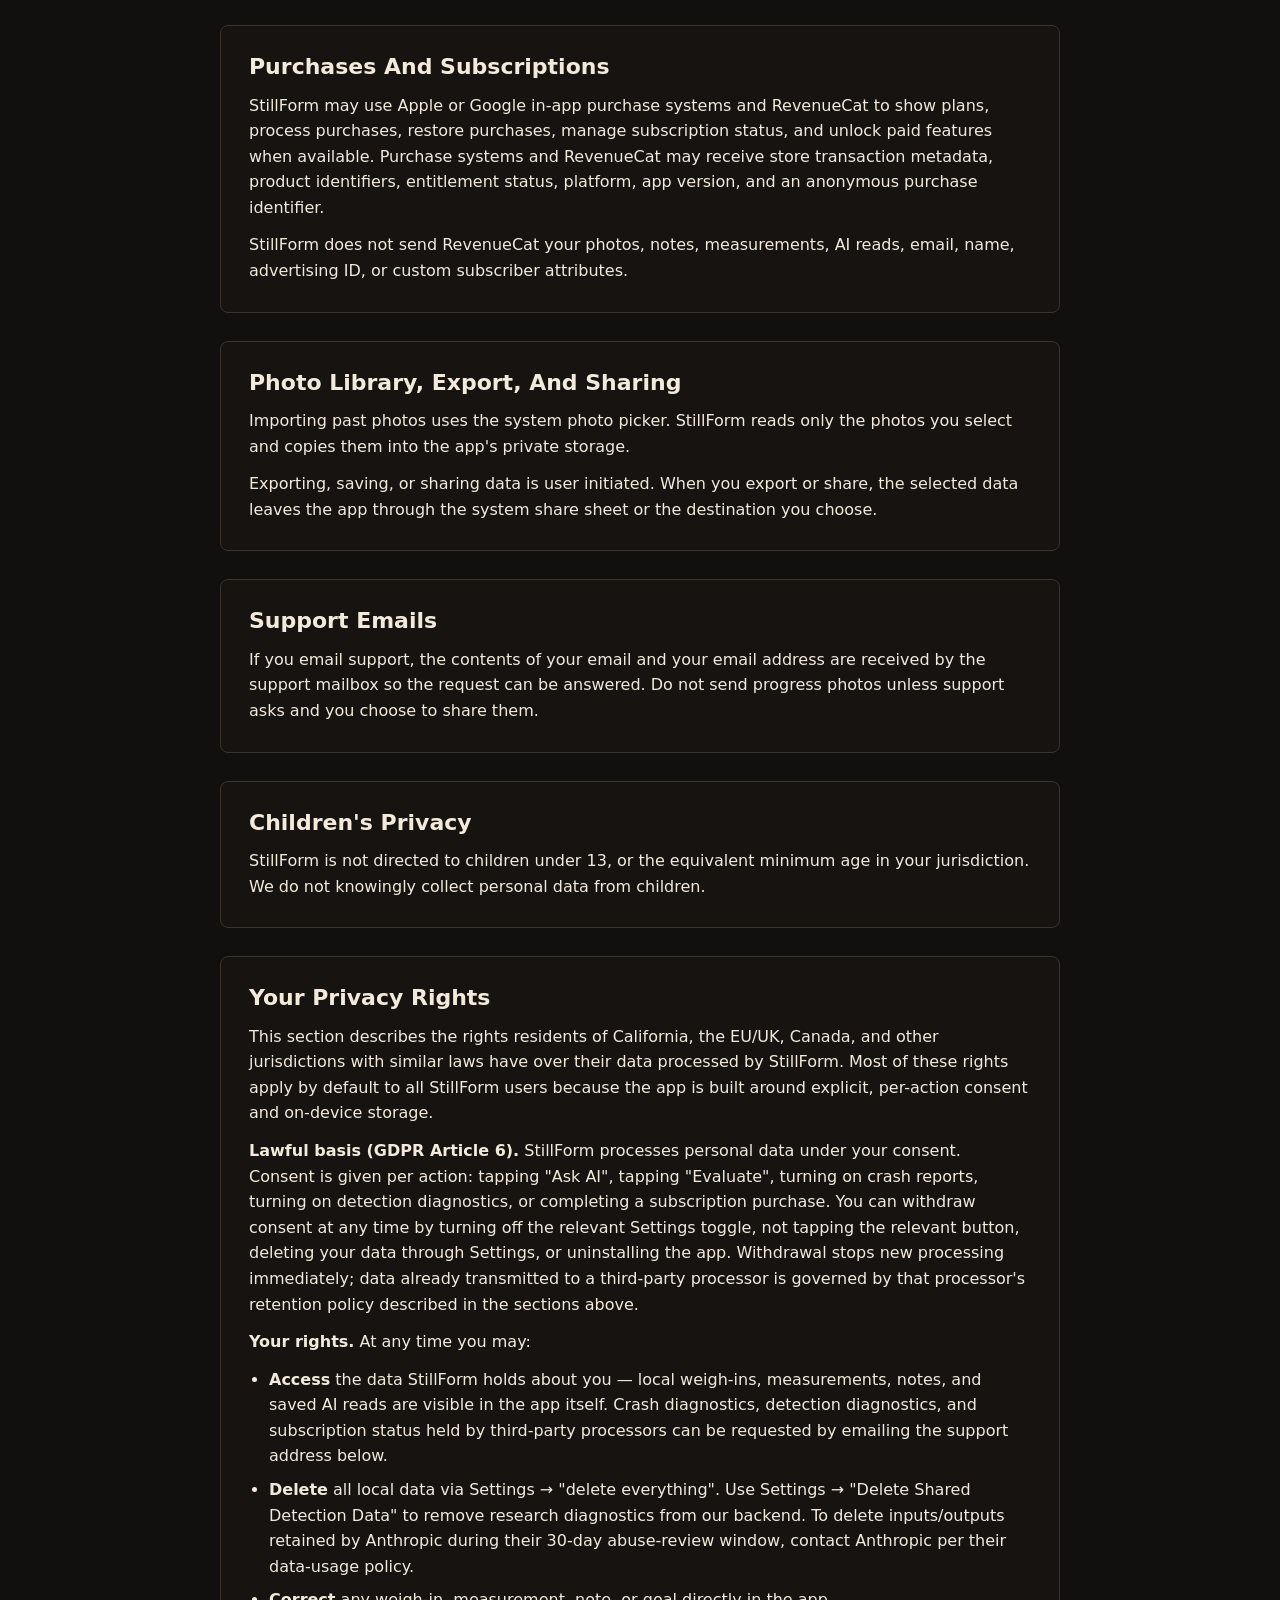
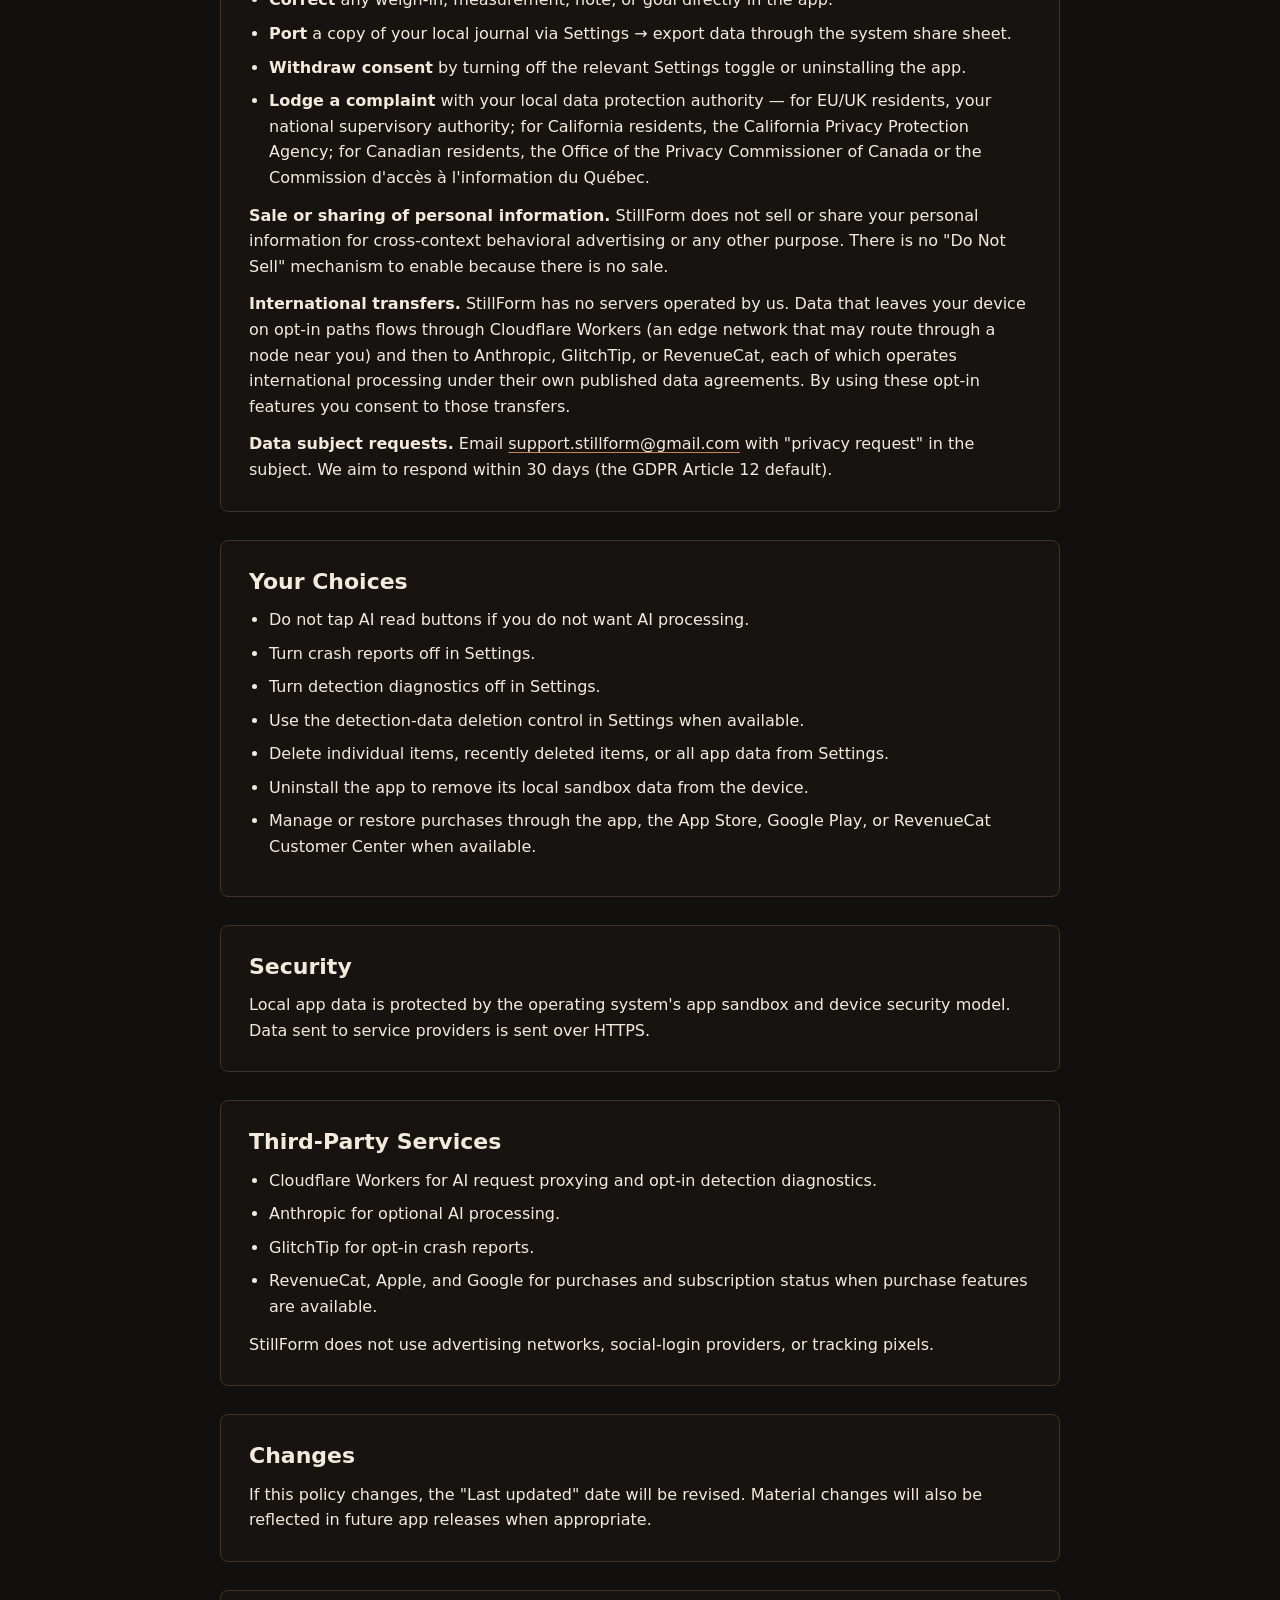
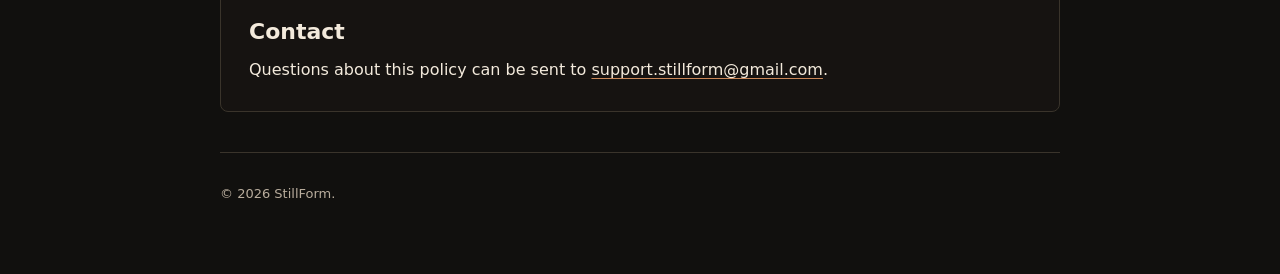
==== commit baa69154: "Remove baseline review from privacy page" ====
--- a/privacy-policy.html
+++ b/privacy-policy.html
@@ -37,7 +37,7 @@
       <div class="callout">
         <p>
           Data leaves your device only when you take an explicit action or turn on an explicit setting:
-          creating an AI baseline review, asking AI for a read, enabling crash reports, enabling detection
+          asking AI for a read, enabling crash reports, enabling detection
           diagnostics, using purchases, exporting or sharing data, importing selected photos, or contacting support.
         </p>
       </div>
@@ -69,14 +69,6 @@
         AI reads are opt-in per action. StillForm does not upload photos or journal data just because the app
         is open.
       </p>
-      <h3>Baseline Review AI</h3>
-      <p>
-        After the first saved shoot, you can create an AI Baseline Review. StillForm may send the captured
-        Frame 001 pose photos, pose coverage, missing pose labels, capture focus, body signals logged for
-        that date if present, photo metadata, and an anonymous per-install identifier for rate limiting.
-        Face cropping is enabled by default before photo upload. When a body cutout is available, the request
-        may use the cutout instead of the original photo to reduce room and background detail.
-      </p>
       <h3>Compare AI</h3>
       <p>
         When you ask AI to evaluate a photo comparison, StillForm may send the compared photos, pose labels,
@@ -101,7 +93,7 @@
         debugging, or billing according to each provider's policies.
       </p>
       <p>
-        If you do not want any data sent for AI processing, do not create an AI Baseline Review or tap the AI
+        If you do not want any data sent for AI processing, do not tap the AI
         read buttons. The app remains usable without AI.
       </p>
     </section>
@@ -117,7 +109,7 @@
       <p>
         Once a Health sample is imported it is treated identically to a row you typed in: it stays on this
         device, never auto-syncs anywhere, and is included in the off-device AI flows only when you explicitly
-        create an AI Baseline Review, tap "Ask AI" on a Compare, or tap "Evaluate" on Insights. The original
+        tap "Ask AI" on a Compare, or tap "Evaluate" on Insights. The original
         Apple Health and Health Connect data also stays in those services under their own privacy policies.
       </p>
       <p>
@@ -208,7 +200,7 @@
       </p>
       <p>
         <strong>Lawful basis (GDPR Article 6).</strong> StillForm processes personal data under your
-        consent. Consent is given per action: creating an AI Baseline Review, tapping "Ask AI",
+        consent. Consent is given per action: tapping "Ask AI",
         tapping "Evaluate", turning on crash reports, turning on detection diagnostics, or completing a subscription purchase.
         You can withdraw consent at any time by turning off the relevant Settings toggle, not
         tapping the relevant button, deleting your data through Settings, or uninstalling the app.
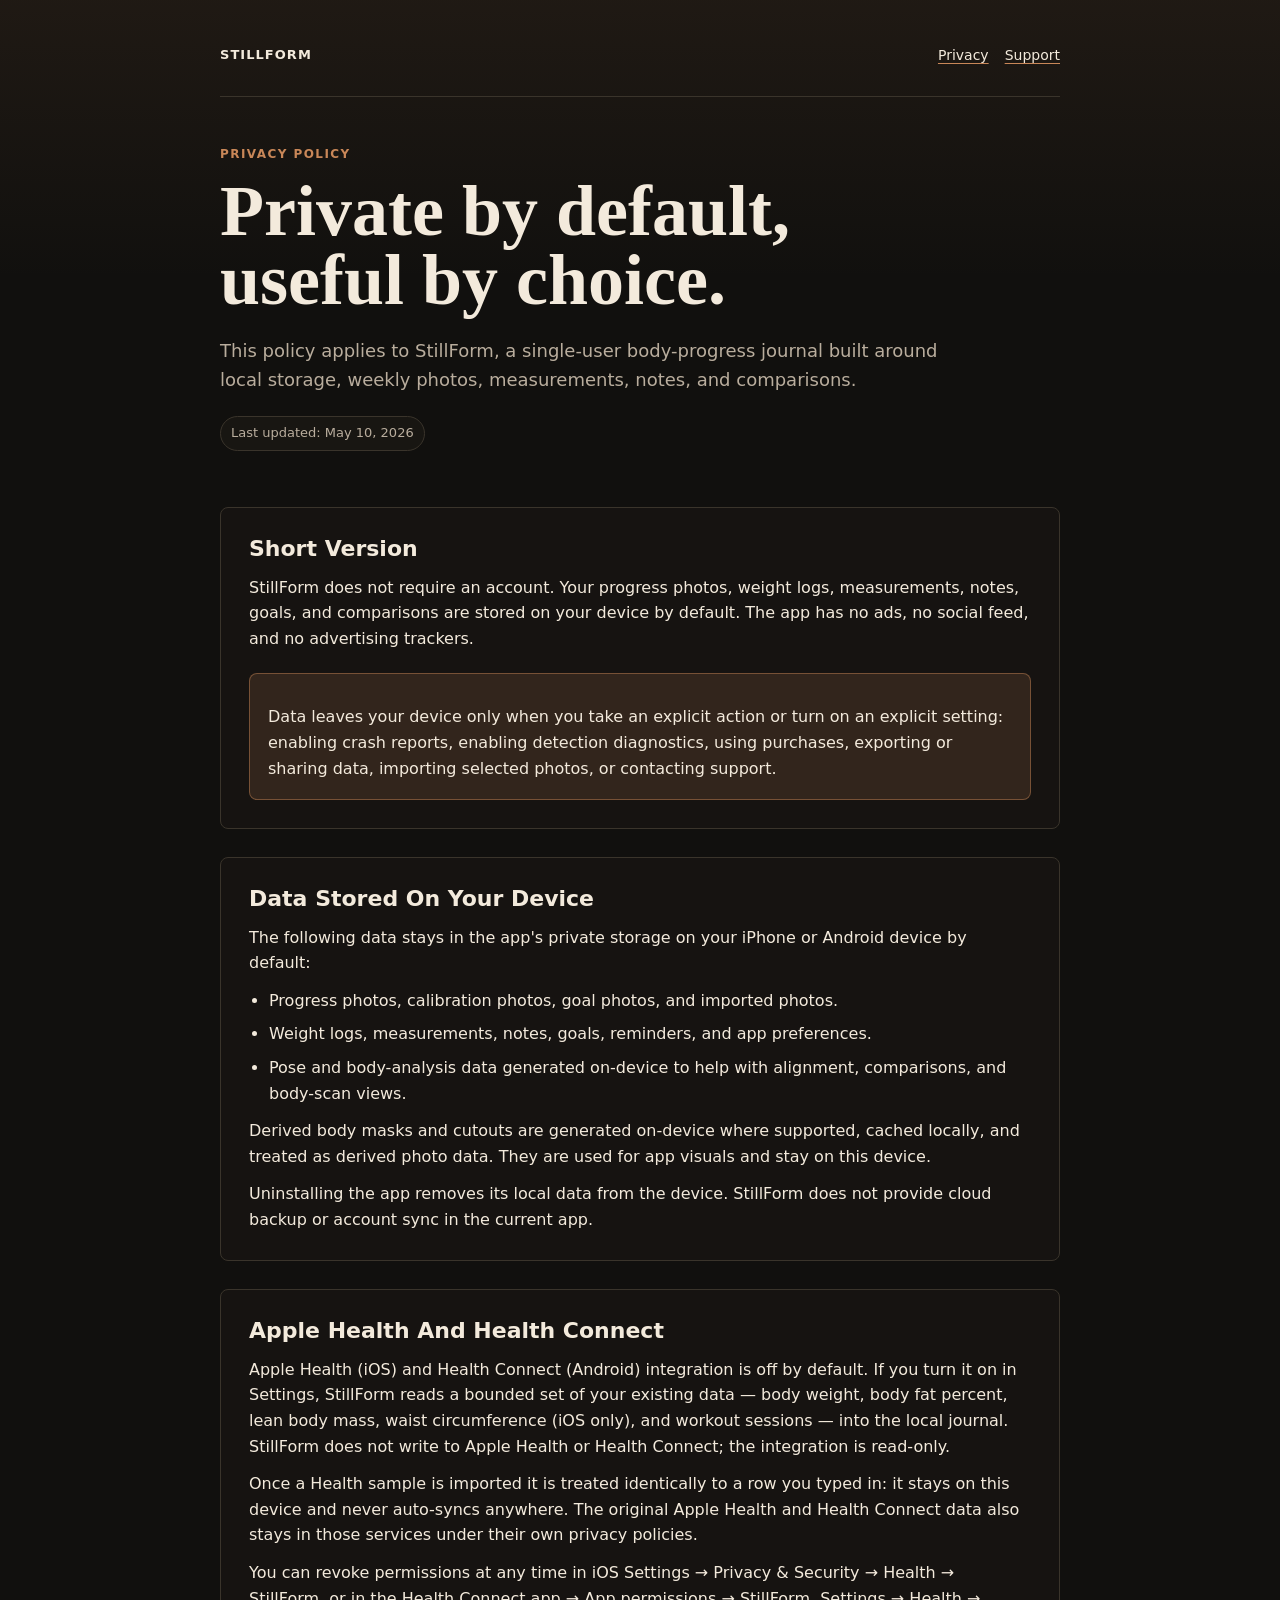
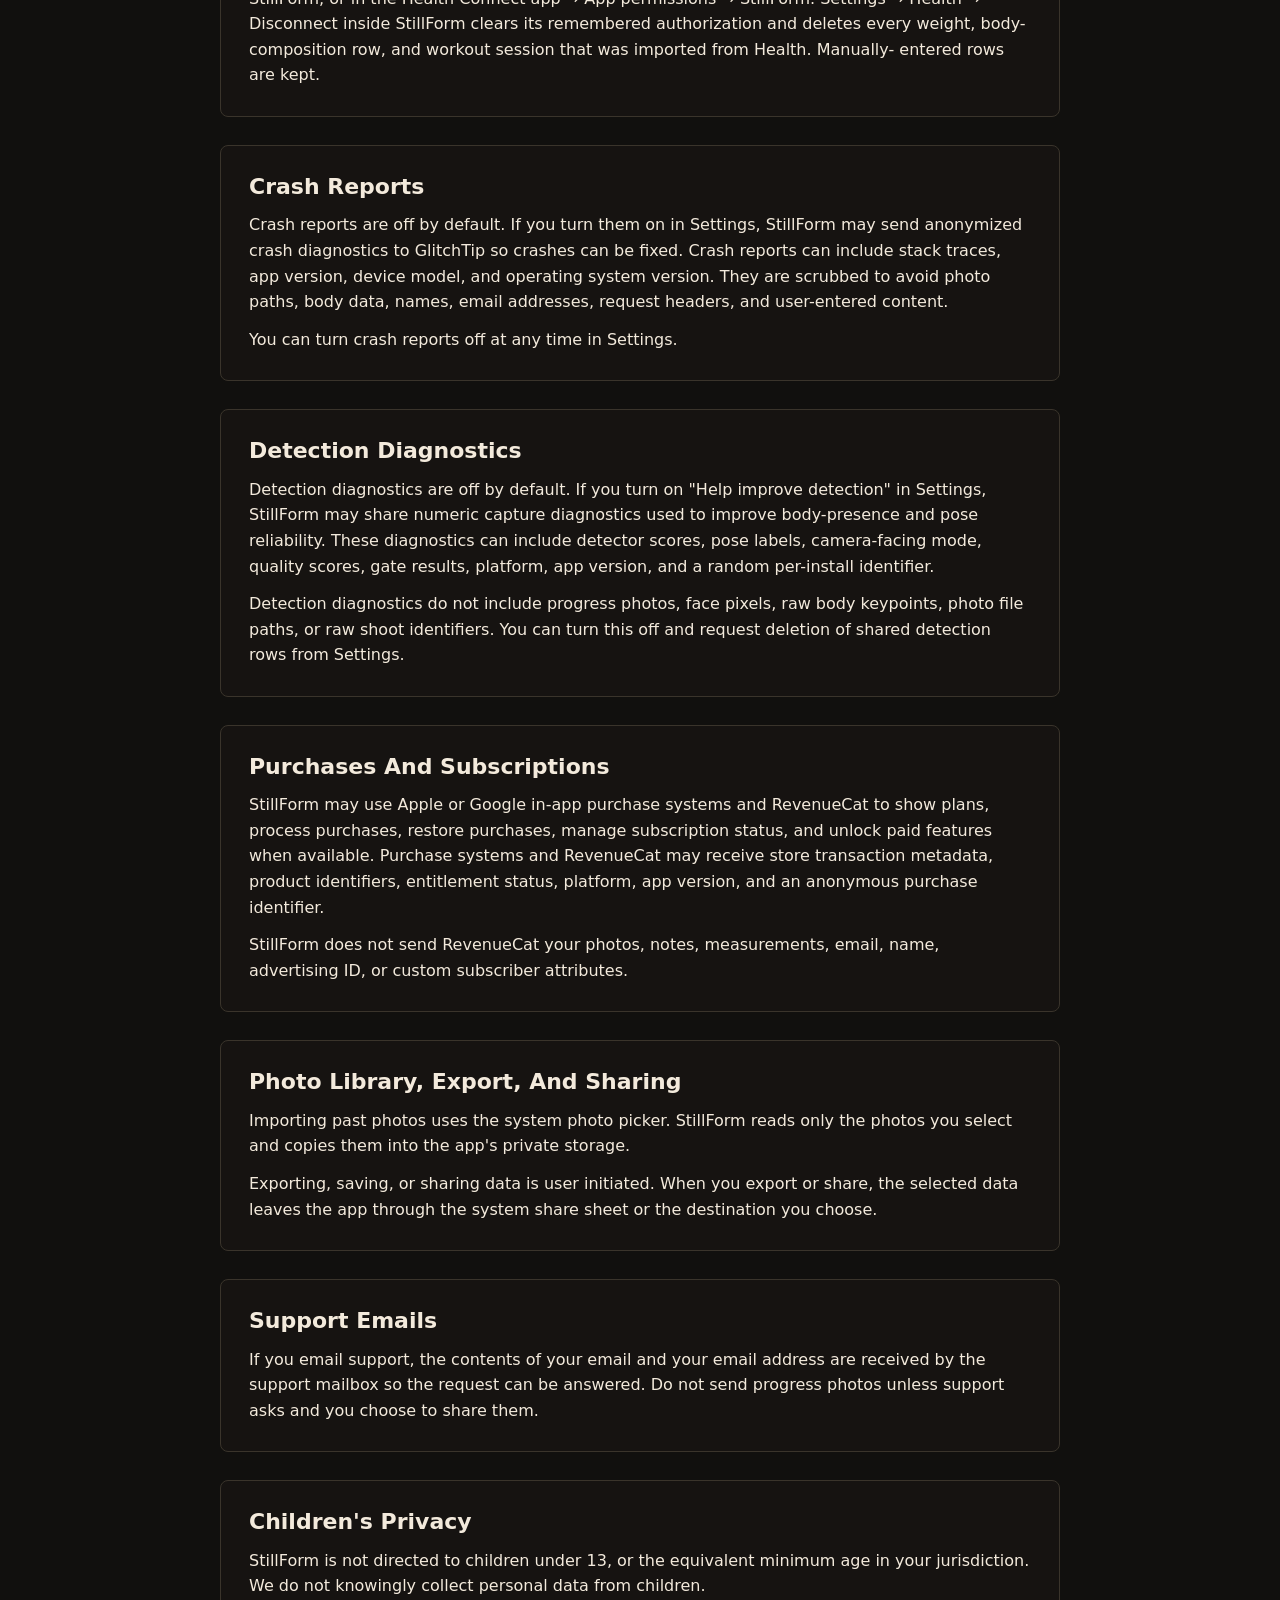
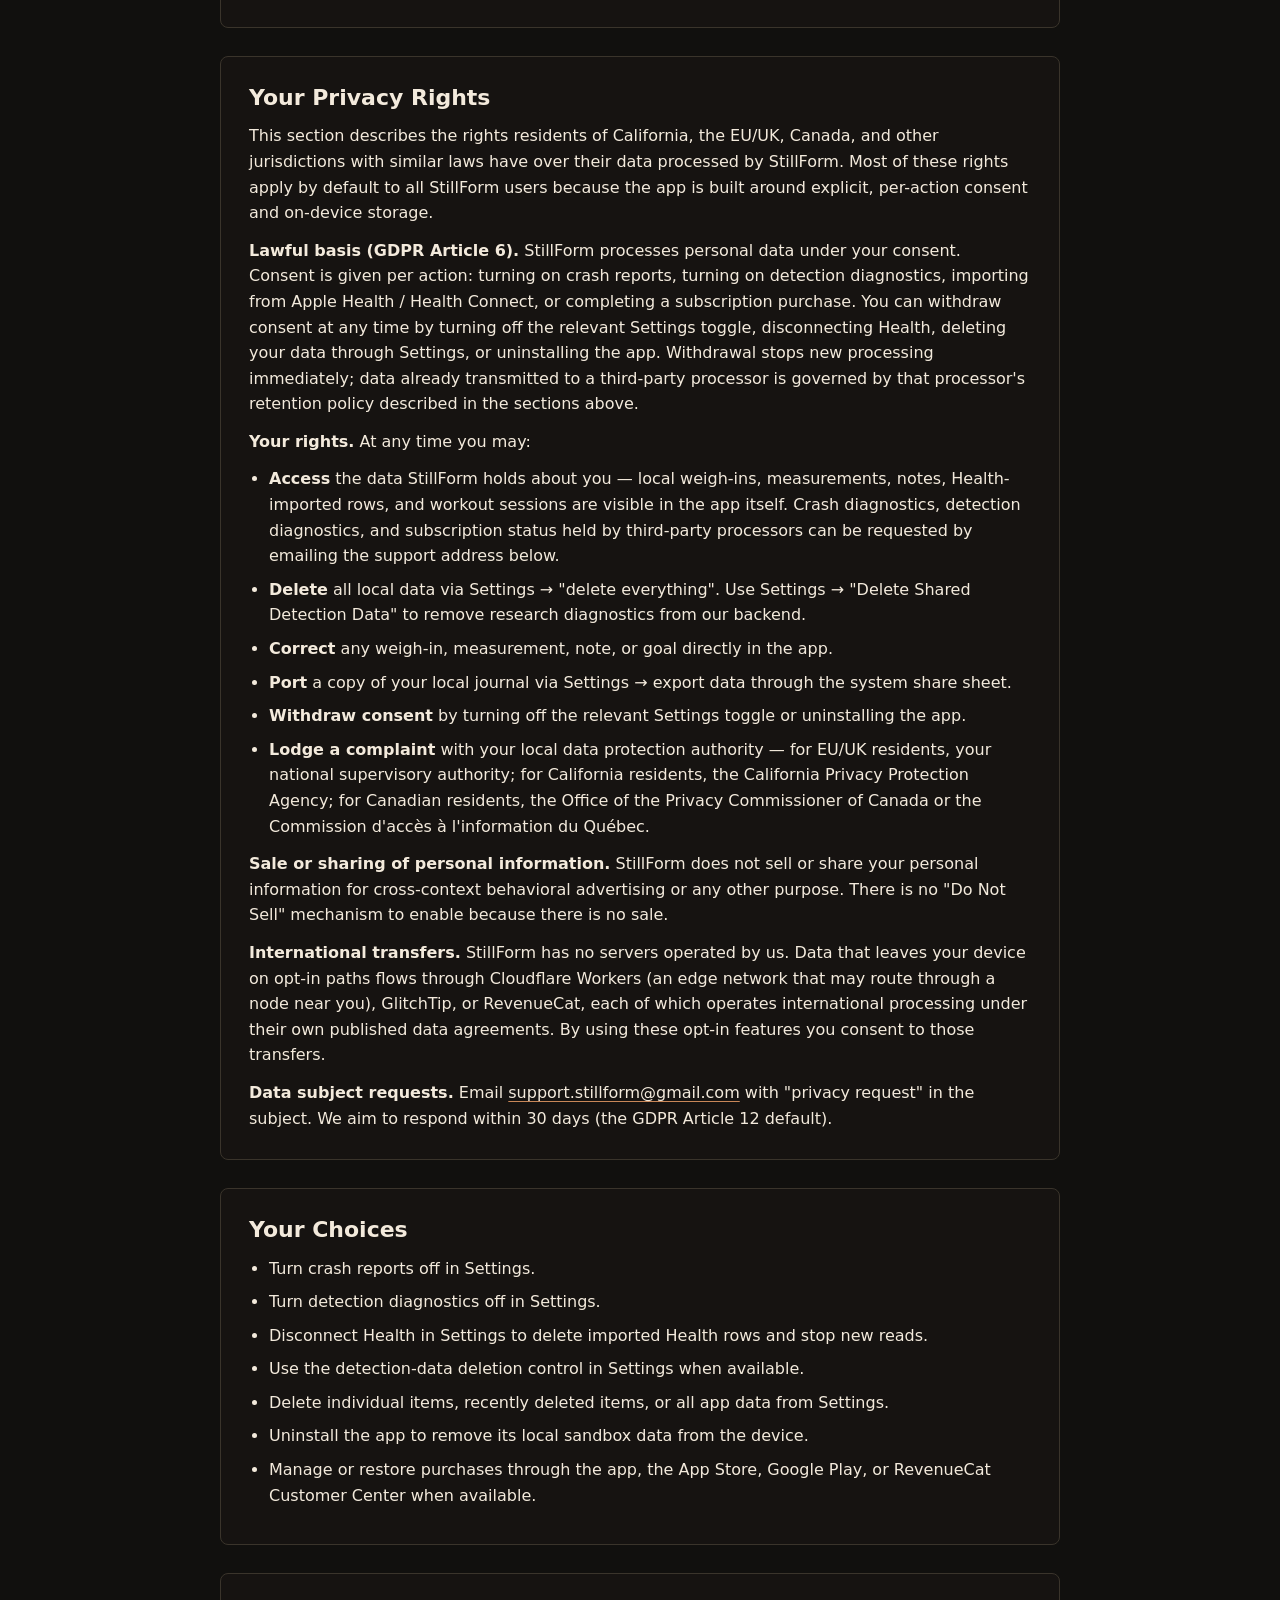
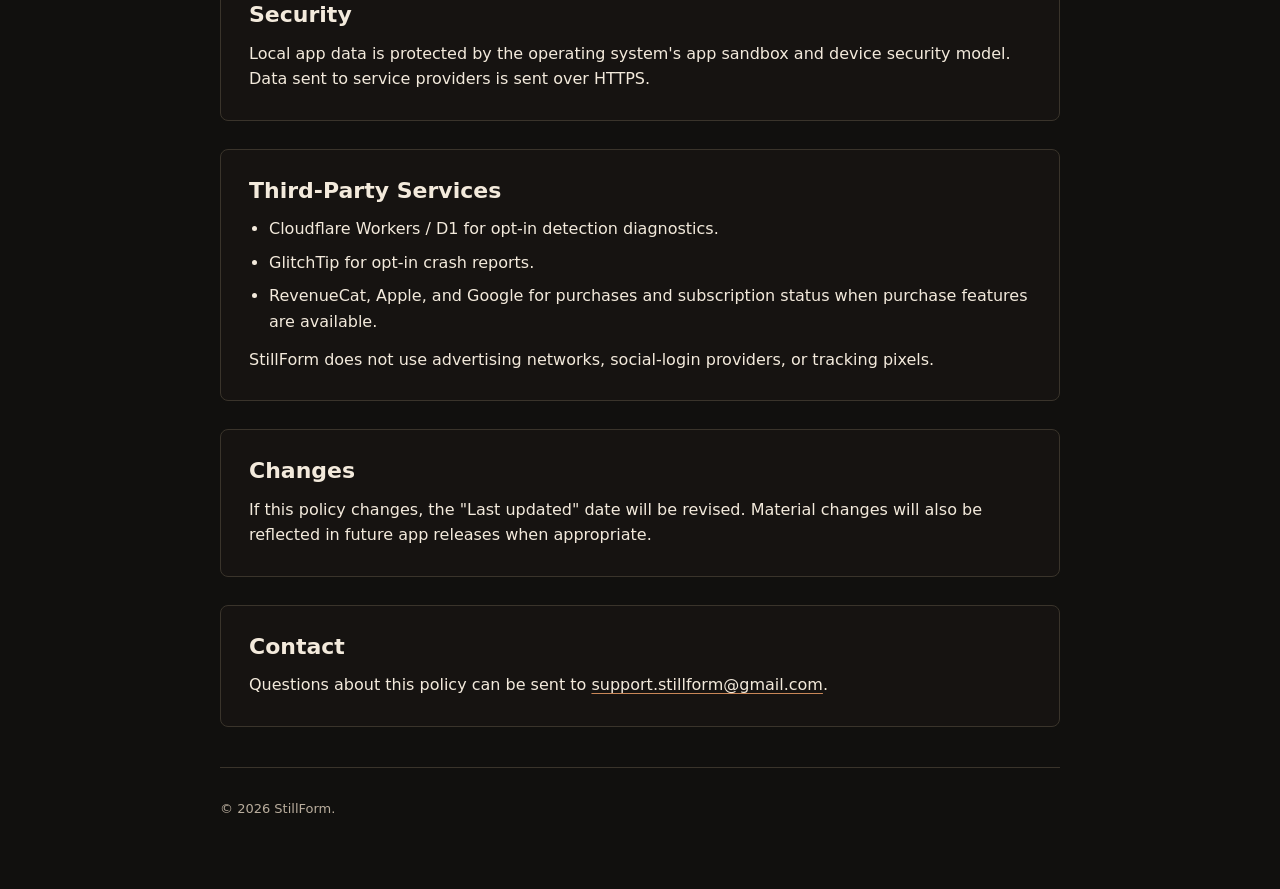
==== commit 31857d4b: "Hide AI from public v1 privacy pages" ====
--- a/privacy-policy.html
+++ b/privacy-policy.html
@@ -22,23 +22,23 @@
       <h1>Private by default, useful by choice.</h1>
       <p class="lede">
         This policy applies to StillForm, a single-user body-progress journal built around local storage,
-        weekly photos, measurements, notes, comparisons, and optional AI reads.
-      </p>
-      <span class="updated">Last updated: May 9, 2026</span>
+        weekly photos, measurements, notes, and comparisons.
+      </p>
+      <span class="updated">Last updated: May 10, 2026</span>
     </header>
 
     <section class="section">
       <h2>Short Version</h2>
       <p>
         StillForm does not require an account. Your progress photos, weight logs, measurements, notes,
-        goals, and saved reads are stored on your device by default. The app has no ads, no social feed,
+        goals, and comparisons are stored on your device by default. The app has no ads, no social feed,
         and no advertising trackers.
       </p>
       <div class="callout">
         <p>
           Data leaves your device only when you take an explicit action or turn on an explicit setting:
-          asking AI for a read, enabling crash reports, enabling detection
-          diagnostics, using purchases, exporting or sharing data, importing selected photos, or contacting support.
+          enabling crash reports, enabling detection diagnostics, using purchases, exporting or sharing
+          data, importing selected photos, or contacting support.
         </p>
       </div>
     </section>
@@ -49,52 +49,15 @@
       <ul>
         <li>Progress photos, calibration photos, goal photos, and imported photos.</li>
         <li>Weight logs, measurements, notes, goals, reminders, and app preferences.</li>
-        <li>AI reads saved in the local journal after you ask for them.</li>
         <li>Pose and body-analysis data generated on-device to help with alignment, comparisons, and body-scan views.</li>
       </ul>
       <p>
         Derived body masks and cutouts are generated on-device where supported, cached locally, and treated
-        as derived photo data. They are used for app visuals and, when available, may be used to reduce the
-        surrounding environment shown in an AI photo request that you explicitly start.
+        as derived photo data. They are used for app visuals and stay on this device.
       </p>
       <p>
         Uninstalling the app removes its local data from the device. StillForm does not provide cloud backup
         or account sync in the current app.
-      </p>
-    </section>
-
-    <section class="section">
-      <h2>Optional AI Reads</h2>
-      <p>
-        AI reads are opt-in per action. StillForm does not upload photos or journal data just because the app
-        is open.
-      </p>
-      <h3>Compare AI</h3>
-      <p>
-        When you ask AI to evaluate a photo comparison, StillForm may send the compared photos, pose labels,
-        dates, comparison context, recent app history, relevant notes, prior saved reads, and an anonymous
-        per-install identifier for rate limiting. Face cropping is enabled by default before photo upload.
-        When a body cutout is available, the request may use the cutout instead of the original photo to
-        reduce room and background detail.
-      </p>
-      <h3>Insights AI</h3>
-      <p>
-        When you ask AI to evaluate Insights, StillForm sends a bounded snapshot of logged numbers and dates,
-        such as recent weigh-ins, measurements, shoot dates, pose counts, focus phase, goals, notes, and prior
-        saved reads. This path does not send photos.
-      </p>
-      <h3>AI Processing Providers</h3>
-      <p>
-        AI requests are sent over HTTPS through a Cloudflare Worker operated for StillForm and forwarded to
-        Anthropic for model processing. AI inputs and outputs are not used by Anthropic to train models under
-        Anthropic's API data-use terms; per Anthropic's published policy, API inputs and outputs may be
-        retained for up to 30 days for abuse review and are then deleted. Cloudflare and other providers may
-        retain standard request metadata (timestamp, IP, response status) for security, abuse prevention,
-        debugging, or billing according to each provider's policies.
-      </p>
-      <p>
-        If you do not want any data sent for AI processing, do not tap the AI
-        read buttons. The app remains usable without AI.
       </p>
     </section>
 
@@ -108,9 +71,8 @@
       </p>
       <p>
         Once a Health sample is imported it is treated identically to a row you typed in: it stays on this
-        device, never auto-syncs anywhere, and is included in the off-device AI flows only when you explicitly
-        tap "Ask AI" on a Compare, or tap "Evaluate" on Insights. The original
-        Apple Health and Health Connect data also stays in those services under their own privacy policies.
+        device and never auto-syncs anywhere. The original Apple Health and Health Connect data also stays
+        in those services under their own privacy policies.
       </p>
       <p>
         You can revoke permissions at any time in iOS Settings &rarr; Privacy &amp; Security &rarr; Health
@@ -156,7 +118,7 @@
         entitlement status, platform, app version, and an anonymous purchase identifier.
       </p>
       <p>
-        StillForm does not send RevenueCat your photos, notes, measurements, AI reads, email, name,
+        StillForm does not send RevenueCat your photos, notes, measurements, email, name,
         advertising ID, or custom subscriber attributes.
       </p>
     </section>
@@ -200,23 +162,21 @@
       </p>
       <p>
         <strong>Lawful basis (GDPR Article 6).</strong> StillForm processes personal data under your
-        consent. Consent is given per action: tapping "Ask AI",
-        tapping "Evaluate", turning on crash reports, turning on detection diagnostics, or completing a subscription purchase.
-        You can withdraw consent at any time by turning off the relevant Settings toggle, not
-        tapping the relevant button, deleting your data through Settings, or uninstalling the app.
+        consent. Consent is given per action: turning on crash reports, turning on detection diagnostics,
+        importing from Apple Health / Health Connect, or completing a subscription purchase. You can withdraw
+        consent at any time by turning off the relevant Settings toggle, disconnecting Health, deleting your
+        data through Settings, or uninstalling the app.
         Withdrawal stops new processing immediately; data already transmitted to a third-party
         processor is governed by that processor's retention policy described in the sections above.
       </p>
       <p><strong>Your rights.</strong> At any time you may:</p>
       <ul>
         <li><strong>Access</strong> the data StillForm holds about you — local weigh-ins,
-        measurements, notes, and saved AI reads are visible in the app itself. Crash diagnostics,
+        measurements, notes, Health-imported rows, and workout sessions are visible in the app itself. Crash diagnostics,
         detection diagnostics, and subscription status held by third-party processors can be
         requested by emailing the support address below.</li>
         <li><strong>Delete</strong> all local data via Settings → "delete everything". Use Settings
-        → "Delete Shared Detection Data" to remove research diagnostics from our backend. To
-        delete inputs/outputs retained by Anthropic during their 30-day abuse-review window,
-        contact Anthropic per their data-usage policy.</li>
+        → "Delete Shared Detection Data" to remove research diagnostics from our backend.</li>
         <li><strong>Correct</strong> any weigh-in, measurement, note, or goal directly in the app.</li>
         <li><strong>Port</strong> a copy of your local journal via Settings → export data through
         the system share sheet.</li>
@@ -235,7 +195,7 @@
       <p>
         <strong>International transfers.</strong> StillForm has no servers operated by us. Data
         that leaves your device on opt-in paths flows through Cloudflare Workers (an edge network
-        that may route through a node near you) and then to Anthropic, GlitchTip, or RevenueCat,
+        that may route through a node near you), GlitchTip, or RevenueCat,
         each of which operates international processing under their own published data agreements.
         By using these opt-in features you consent to those transfers.
       </p>
@@ -249,9 +209,9 @@
     <section class="section">
       <h2>Your Choices</h2>
       <ul>
-        <li>Do not tap AI read buttons if you do not want AI processing.</li>
         <li>Turn crash reports off in Settings.</li>
         <li>Turn detection diagnostics off in Settings.</li>
+        <li>Disconnect Health in Settings to delete imported Health rows and stop new reads.</li>
         <li>Use the detection-data deletion control in Settings when available.</li>
         <li>Delete individual items, recently deleted items, or all app data from Settings.</li>
         <li>Uninstall the app to remove its local sandbox data from the device.</li>
@@ -270,8 +230,7 @@
     <section class="section">
       <h2>Third-Party Services</h2>
       <ul>
-        <li>Cloudflare Workers for AI request proxying and opt-in detection diagnostics.</li>
-        <li>Anthropic for optional AI processing.</li>
+        <li>Cloudflare Workers / D1 for opt-in detection diagnostics.</li>
         <li>GlitchTip for opt-in crash reports.</li>
         <li>RevenueCat, Apple, and Google for purchases and subscription status when purchase features are available.</li>
       </ul>
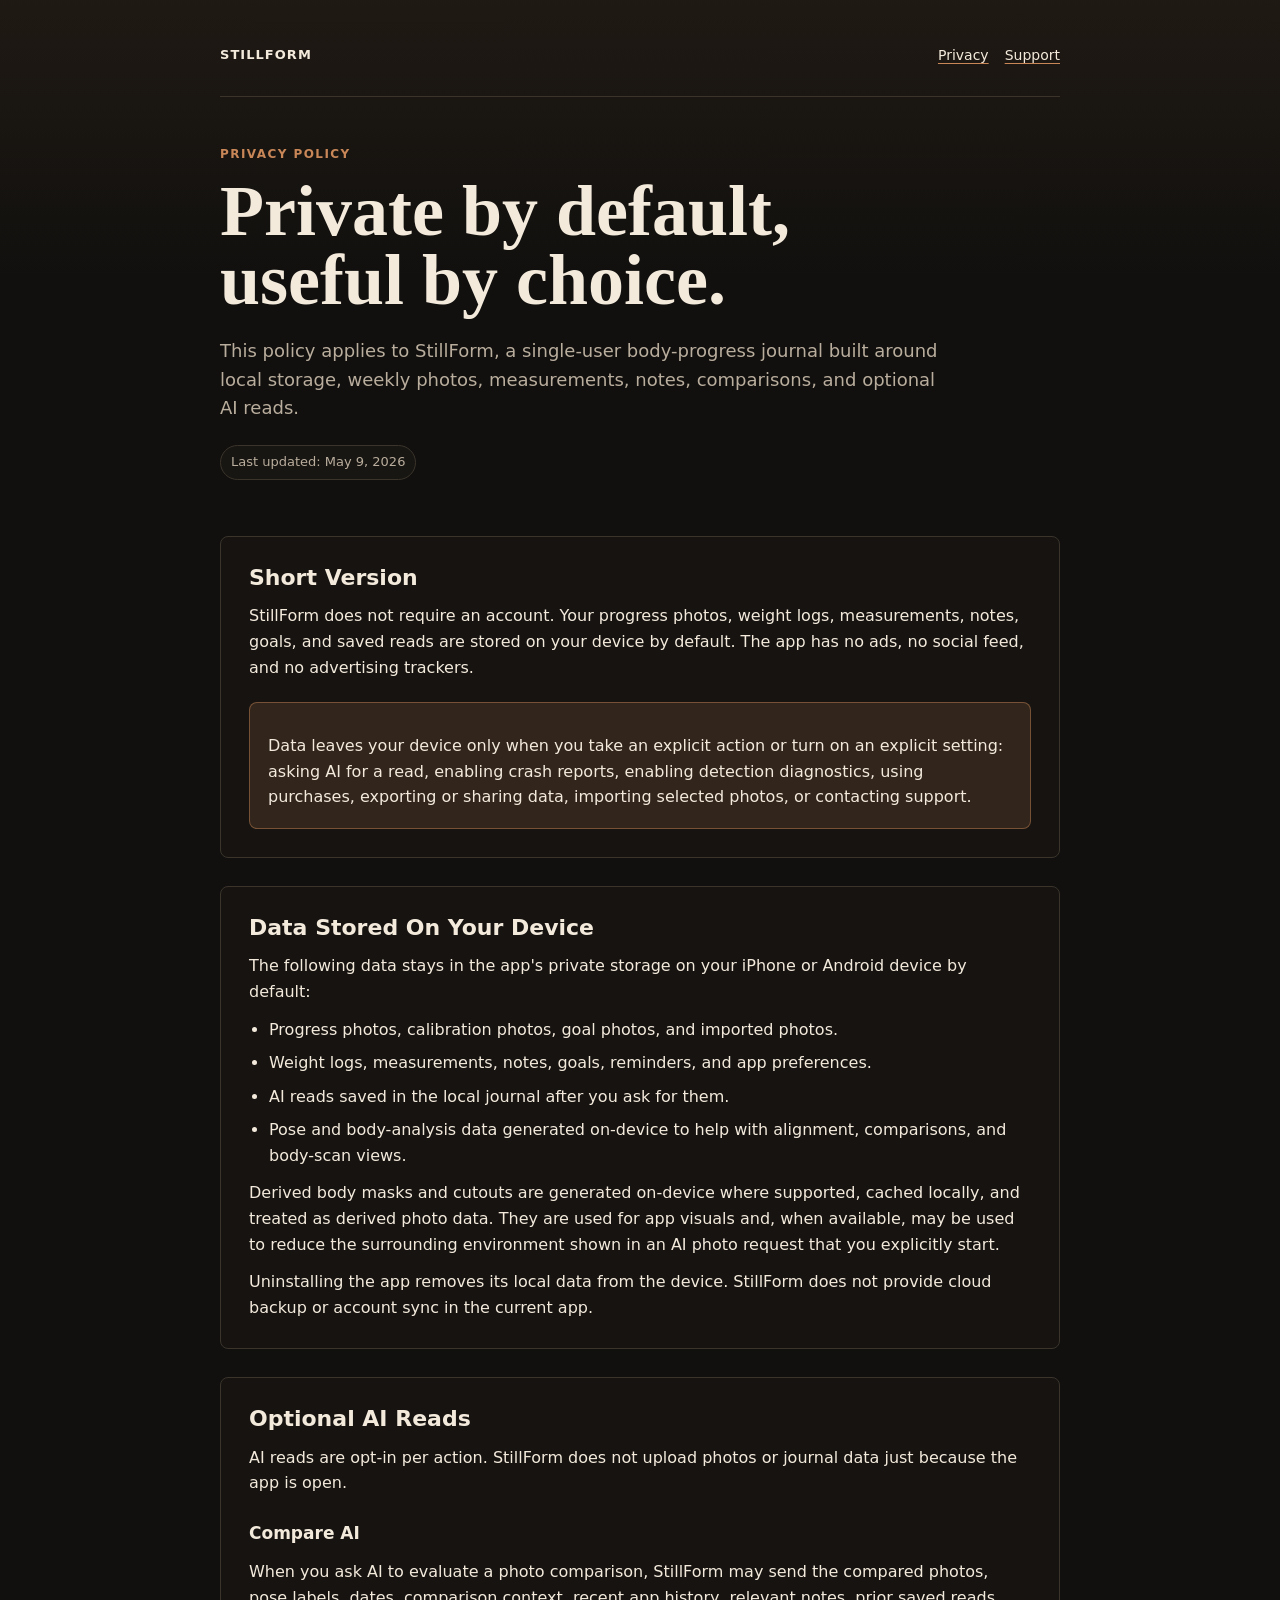
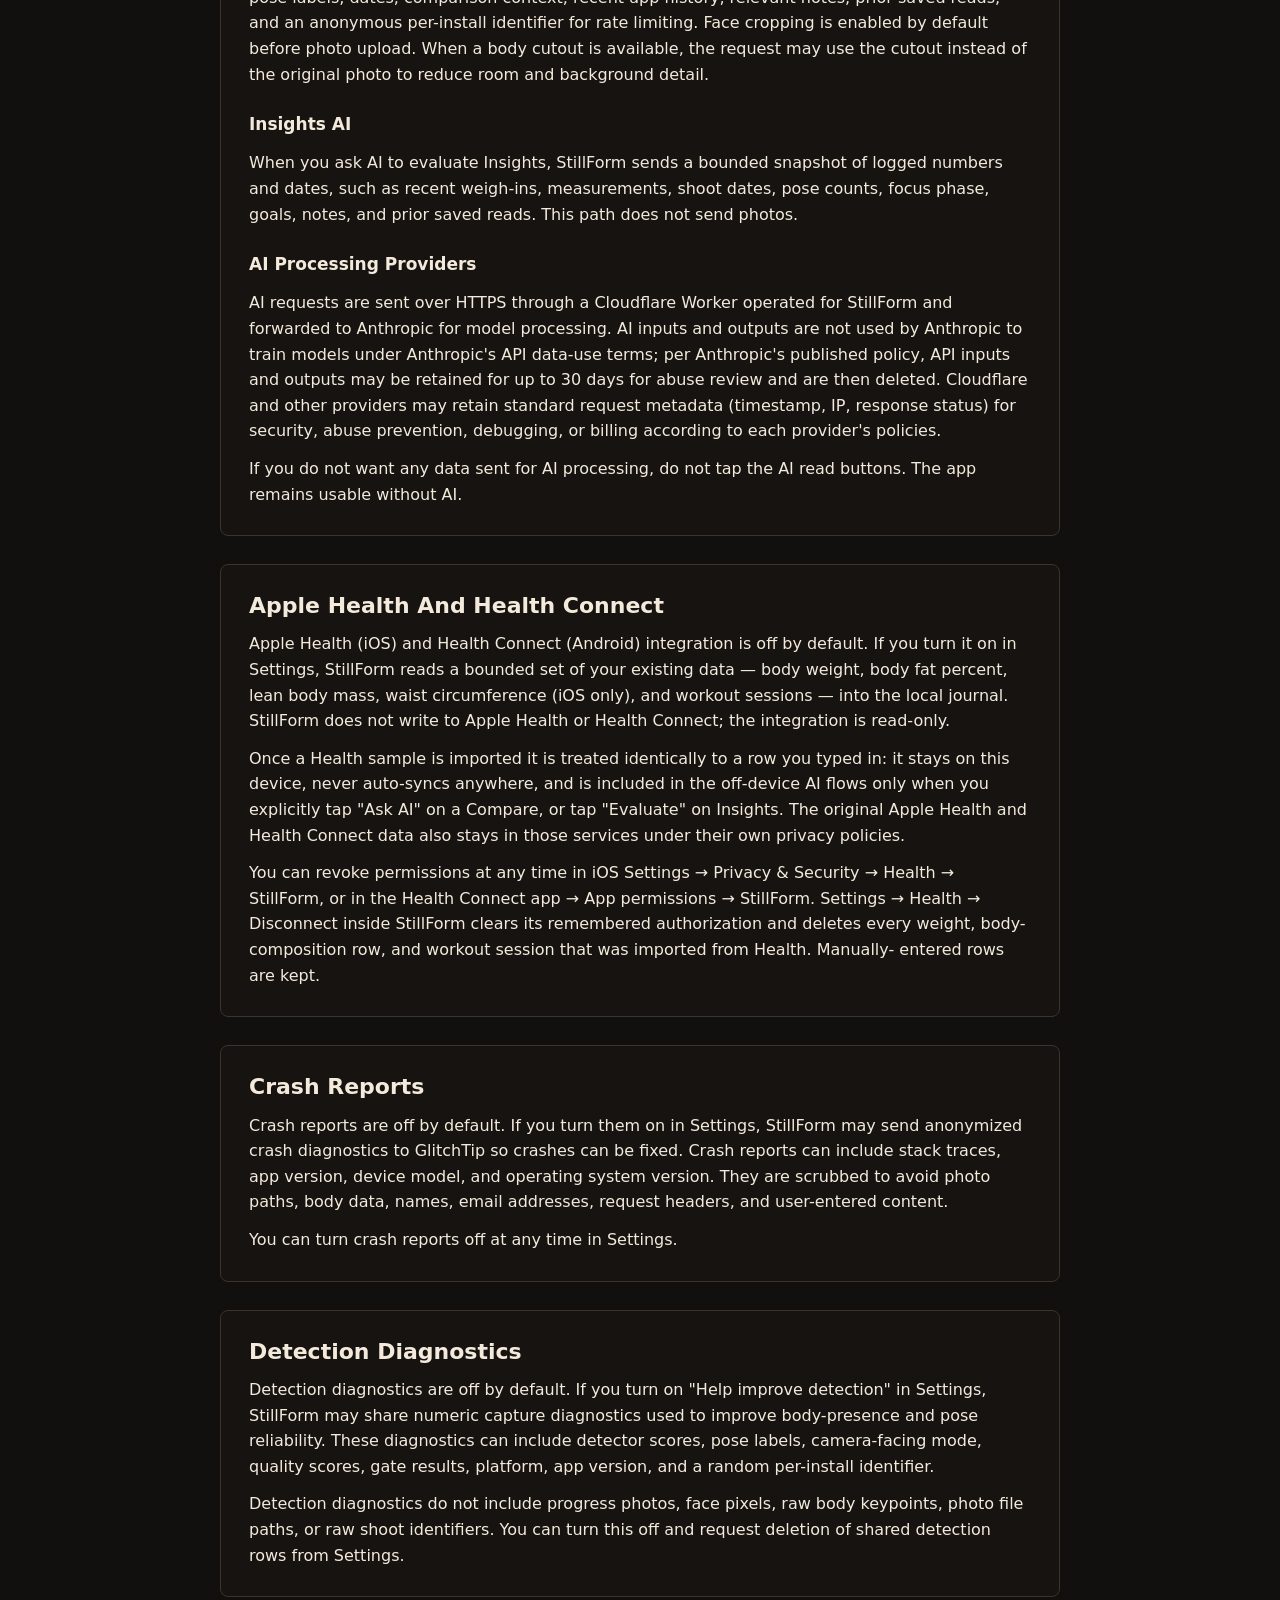
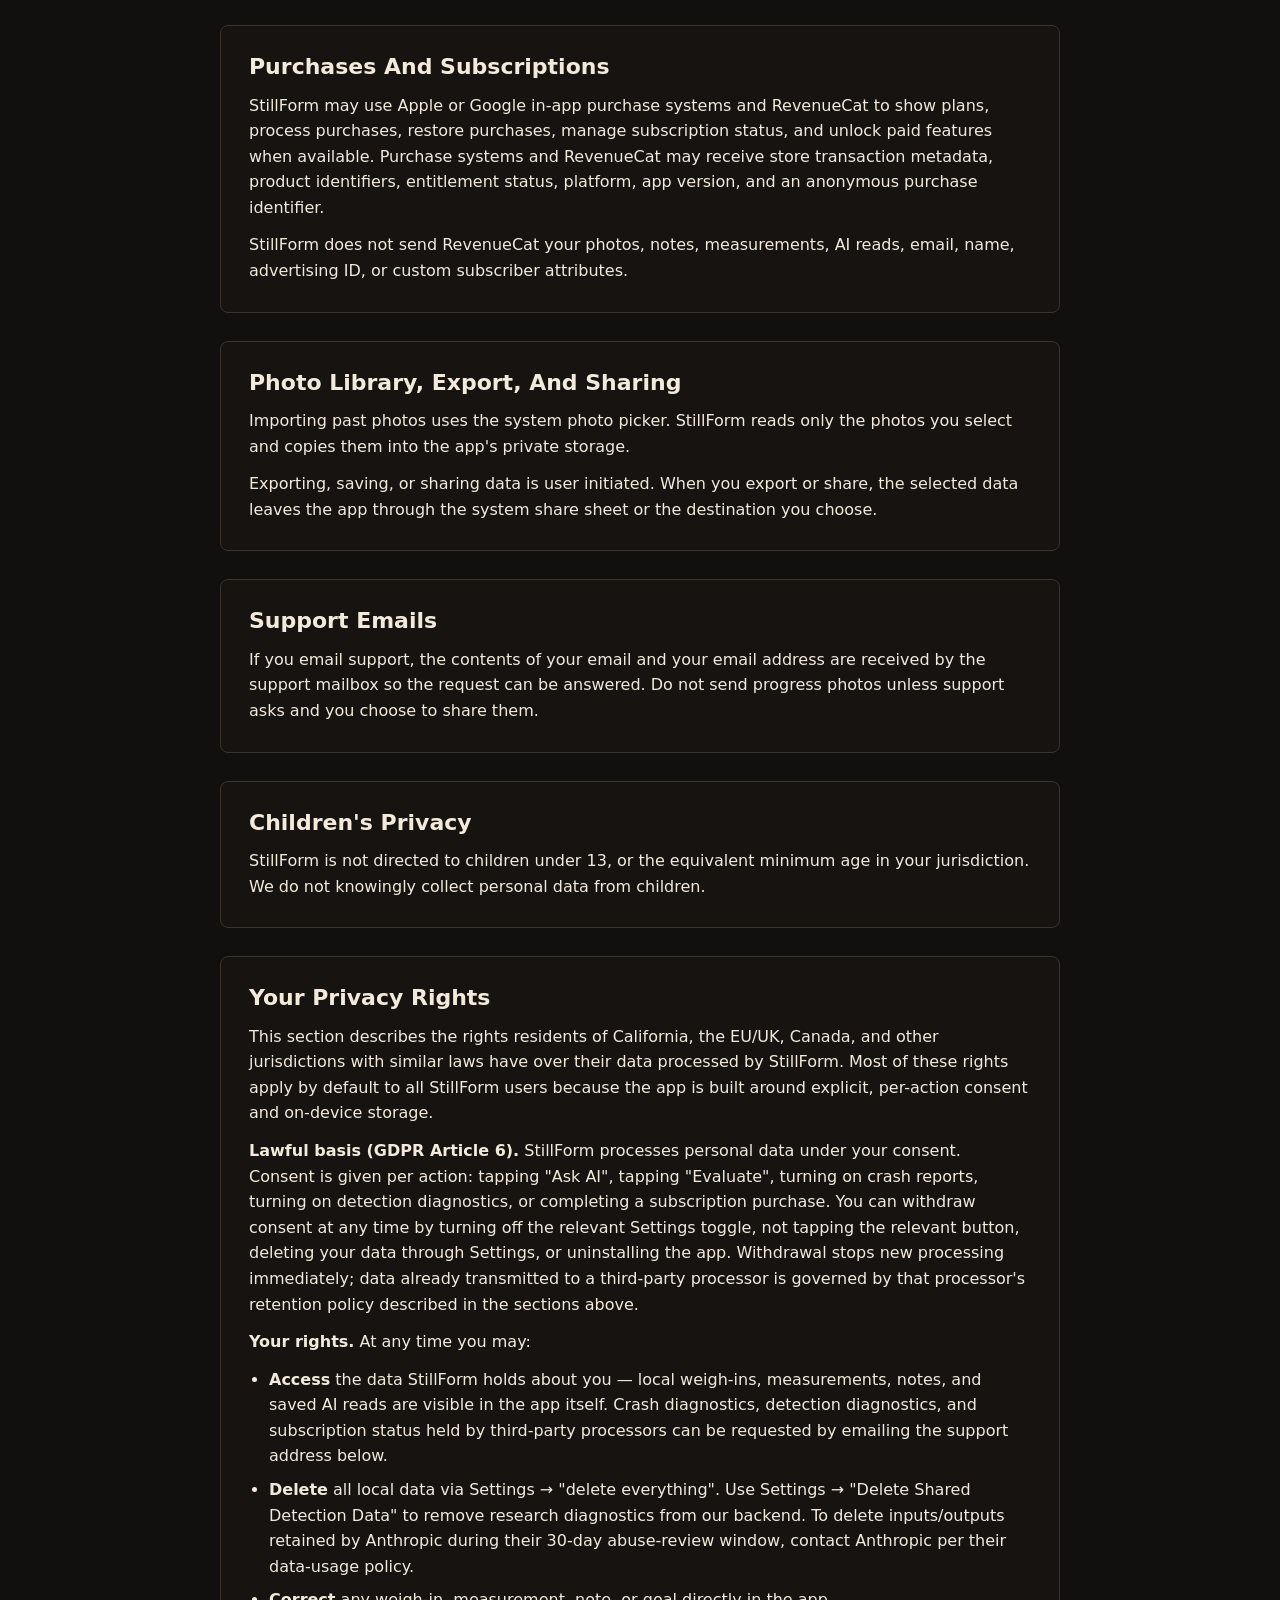
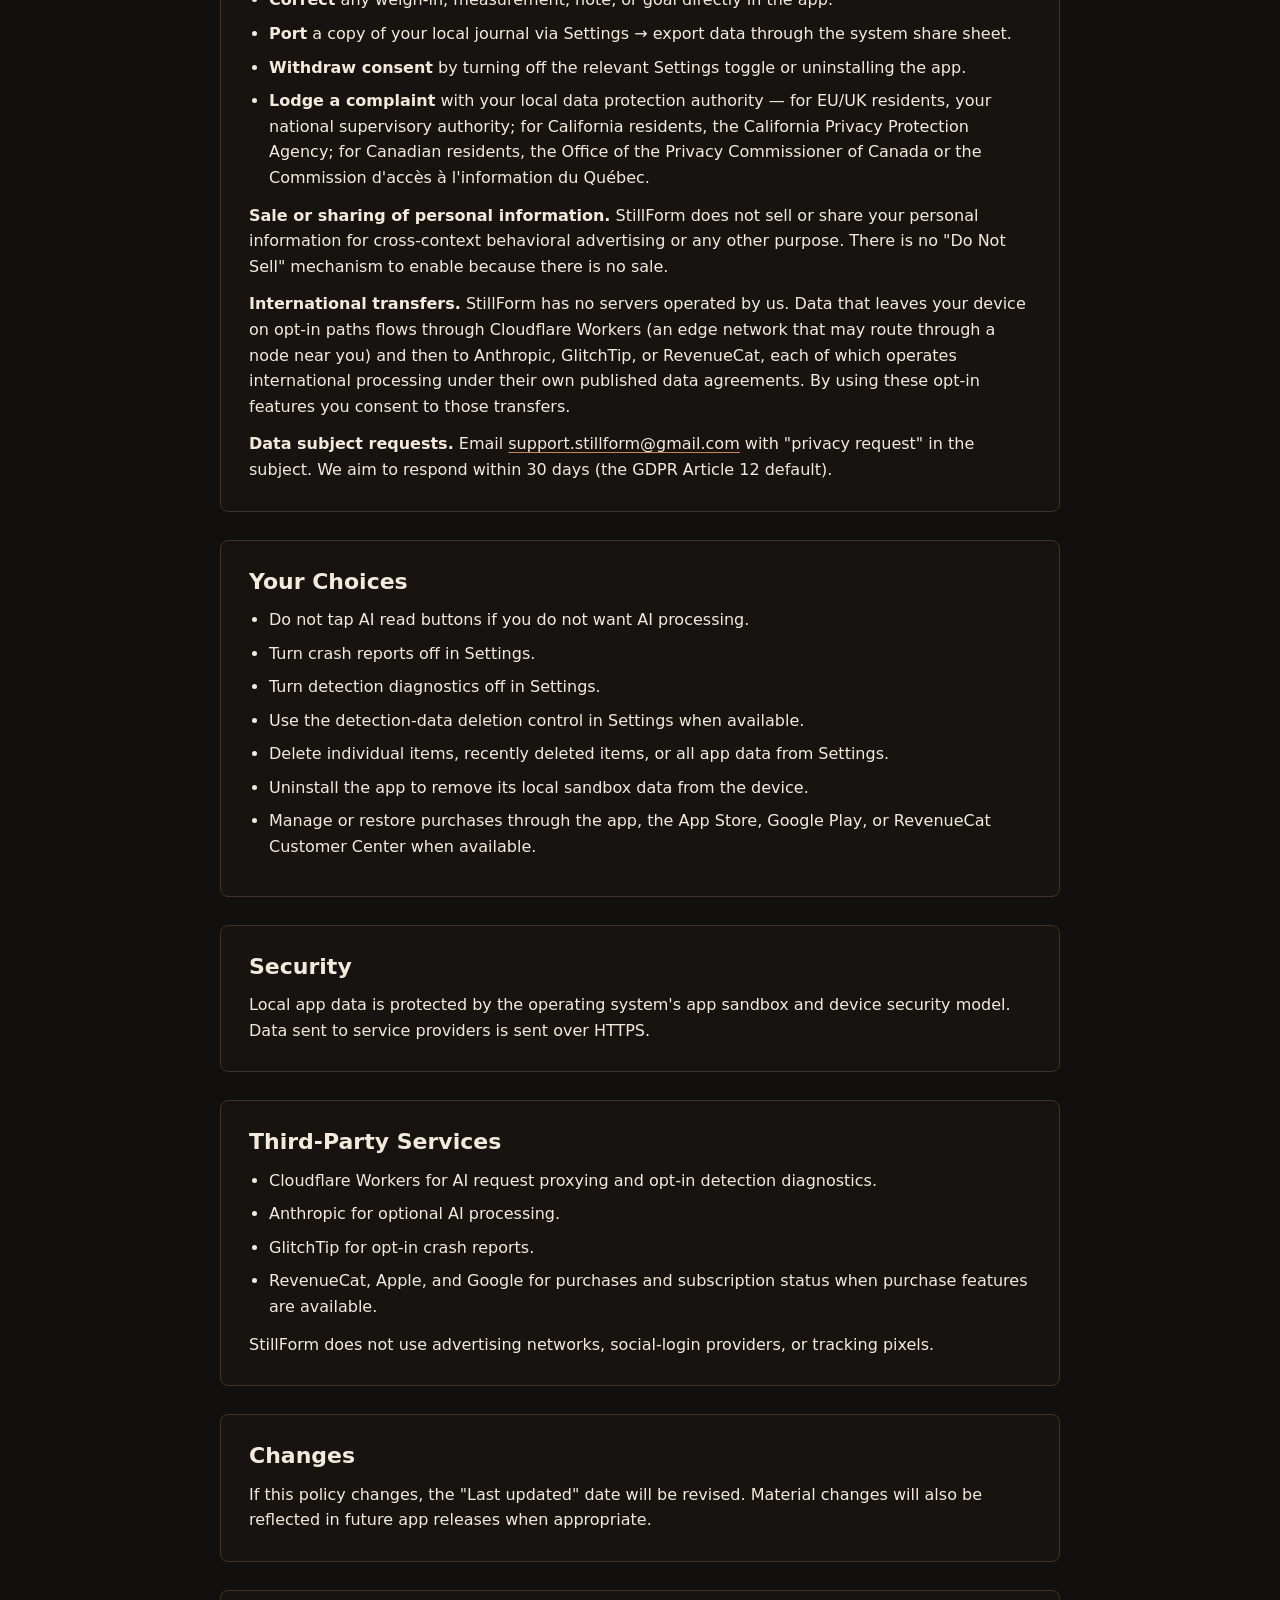
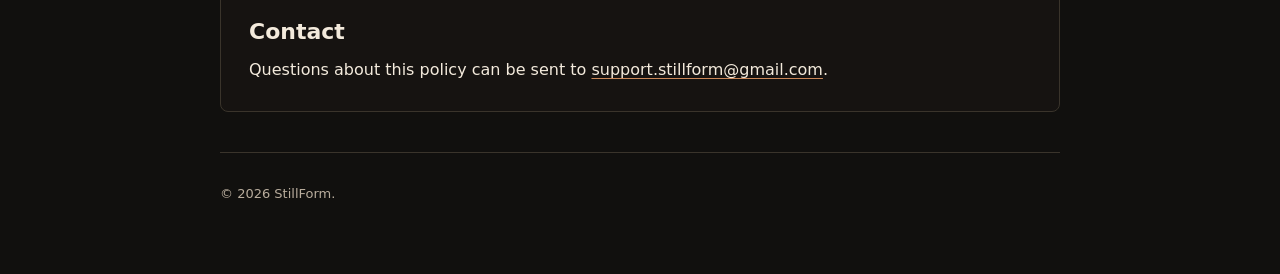
==== commit ab236336: "Revert "Hide AI from public v1 privacy pages" This reverts commit 31857d4b786bbe96107c175f509dcc1563" ====
--- a/privacy-policy.html
+++ b/privacy-policy.html
@@ -22,23 +22,23 @@
       <h1>Private by default, useful by choice.</h1>
       <p class="lede">
         This policy applies to StillForm, a single-user body-progress journal built around local storage,
-        weekly photos, measurements, notes, and comparisons.
-      </p>
-      <span class="updated">Last updated: May 10, 2026</span>
+        weekly photos, measurements, notes, comparisons, and optional AI reads.
+      </p>
+      <span class="updated">Last updated: May 9, 2026</span>
     </header>
 
     <section class="section">
       <h2>Short Version</h2>
       <p>
         StillForm does not require an account. Your progress photos, weight logs, measurements, notes,
-        goals, and comparisons are stored on your device by default. The app has no ads, no social feed,
+        goals, and saved reads are stored on your device by default. The app has no ads, no social feed,
         and no advertising trackers.
       </p>
       <div class="callout">
         <p>
           Data leaves your device only when you take an explicit action or turn on an explicit setting:
-          enabling crash reports, enabling detection diagnostics, using purchases, exporting or sharing
-          data, importing selected photos, or contacting support.
+          asking AI for a read, enabling crash reports, enabling detection
+          diagnostics, using purchases, exporting or sharing data, importing selected photos, or contacting support.
         </p>
       </div>
     </section>
@@ -49,15 +49,52 @@
       <ul>
         <li>Progress photos, calibration photos, goal photos, and imported photos.</li>
         <li>Weight logs, measurements, notes, goals, reminders, and app preferences.</li>
+        <li>AI reads saved in the local journal after you ask for them.</li>
         <li>Pose and body-analysis data generated on-device to help with alignment, comparisons, and body-scan views.</li>
       </ul>
       <p>
         Derived body masks and cutouts are generated on-device where supported, cached locally, and treated
-        as derived photo data. They are used for app visuals and stay on this device.
+        as derived photo data. They are used for app visuals and, when available, may be used to reduce the
+        surrounding environment shown in an AI photo request that you explicitly start.
       </p>
       <p>
         Uninstalling the app removes its local data from the device. StillForm does not provide cloud backup
         or account sync in the current app.
+      </p>
+    </section>
+
+    <section class="section">
+      <h2>Optional AI Reads</h2>
+      <p>
+        AI reads are opt-in per action. StillForm does not upload photos or journal data just because the app
+        is open.
+      </p>
+      <h3>Compare AI</h3>
+      <p>
+        When you ask AI to evaluate a photo comparison, StillForm may send the compared photos, pose labels,
+        dates, comparison context, recent app history, relevant notes, prior saved reads, and an anonymous
+        per-install identifier for rate limiting. Face cropping is enabled by default before photo upload.
+        When a body cutout is available, the request may use the cutout instead of the original photo to
+        reduce room and background detail.
+      </p>
+      <h3>Insights AI</h3>
+      <p>
+        When you ask AI to evaluate Insights, StillForm sends a bounded snapshot of logged numbers and dates,
+        such as recent weigh-ins, measurements, shoot dates, pose counts, focus phase, goals, notes, and prior
+        saved reads. This path does not send photos.
+      </p>
+      <h3>AI Processing Providers</h3>
+      <p>
+        AI requests are sent over HTTPS through a Cloudflare Worker operated for StillForm and forwarded to
+        Anthropic for model processing. AI inputs and outputs are not used by Anthropic to train models under
+        Anthropic's API data-use terms; per Anthropic's published policy, API inputs and outputs may be
+        retained for up to 30 days for abuse review and are then deleted. Cloudflare and other providers may
+        retain standard request metadata (timestamp, IP, response status) for security, abuse prevention,
+        debugging, or billing according to each provider's policies.
+      </p>
+      <p>
+        If you do not want any data sent for AI processing, do not tap the AI
+        read buttons. The app remains usable without AI.
       </p>
     </section>
 
@@ -71,8 +108,9 @@
       </p>
       <p>
         Once a Health sample is imported it is treated identically to a row you typed in: it stays on this
-        device and never auto-syncs anywhere. The original Apple Health and Health Connect data also stays
-        in those services under their own privacy policies.
+        device, never auto-syncs anywhere, and is included in the off-device AI flows only when you explicitly
+        tap "Ask AI" on a Compare, or tap "Evaluate" on Insights. The original
+        Apple Health and Health Connect data also stays in those services under their own privacy policies.
       </p>
       <p>
         You can revoke permissions at any time in iOS Settings &rarr; Privacy &amp; Security &rarr; Health
@@ -118,7 +156,7 @@
         entitlement status, platform, app version, and an anonymous purchase identifier.
       </p>
       <p>
-        StillForm does not send RevenueCat your photos, notes, measurements, email, name,
+        StillForm does not send RevenueCat your photos, notes, measurements, AI reads, email, name,
         advertising ID, or custom subscriber attributes.
       </p>
     </section>
@@ -162,21 +200,23 @@
       </p>
       <p>
         <strong>Lawful basis (GDPR Article 6).</strong> StillForm processes personal data under your
-        consent. Consent is given per action: turning on crash reports, turning on detection diagnostics,
-        importing from Apple Health / Health Connect, or completing a subscription purchase. You can withdraw
-        consent at any time by turning off the relevant Settings toggle, disconnecting Health, deleting your
-        data through Settings, or uninstalling the app.
+        consent. Consent is given per action: tapping "Ask AI",
+        tapping "Evaluate", turning on crash reports, turning on detection diagnostics, or completing a subscription purchase.
+        You can withdraw consent at any time by turning off the relevant Settings toggle, not
+        tapping the relevant button, deleting your data through Settings, or uninstalling the app.
         Withdrawal stops new processing immediately; data already transmitted to a third-party
         processor is governed by that processor's retention policy described in the sections above.
       </p>
       <p><strong>Your rights.</strong> At any time you may:</p>
       <ul>
         <li><strong>Access</strong> the data StillForm holds about you — local weigh-ins,
-        measurements, notes, Health-imported rows, and workout sessions are visible in the app itself. Crash diagnostics,
+        measurements, notes, and saved AI reads are visible in the app itself. Crash diagnostics,
         detection diagnostics, and subscription status held by third-party processors can be
         requested by emailing the support address below.</li>
         <li><strong>Delete</strong> all local data via Settings → "delete everything". Use Settings
-        → "Delete Shared Detection Data" to remove research diagnostics from our backend.</li>
+        → "Delete Shared Detection Data" to remove research diagnostics from our backend. To
+        delete inputs/outputs retained by Anthropic during their 30-day abuse-review window,
+        contact Anthropic per their data-usage policy.</li>
         <li><strong>Correct</strong> any weigh-in, measurement, note, or goal directly in the app.</li>
         <li><strong>Port</strong> a copy of your local journal via Settings → export data through
         the system share sheet.</li>
@@ -195,7 +235,7 @@
       <p>
         <strong>International transfers.</strong> StillForm has no servers operated by us. Data
         that leaves your device on opt-in paths flows through Cloudflare Workers (an edge network
-        that may route through a node near you), GlitchTip, or RevenueCat,
+        that may route through a node near you) and then to Anthropic, GlitchTip, or RevenueCat,
         each of which operates international processing under their own published data agreements.
         By using these opt-in features you consent to those transfers.
       </p>
@@ -209,9 +249,9 @@
     <section class="section">
       <h2>Your Choices</h2>
       <ul>
+        <li>Do not tap AI read buttons if you do not want AI processing.</li>
         <li>Turn crash reports off in Settings.</li>
         <li>Turn detection diagnostics off in Settings.</li>
-        <li>Disconnect Health in Settings to delete imported Health rows and stop new reads.</li>
         <li>Use the detection-data deletion control in Settings when available.</li>
         <li>Delete individual items, recently deleted items, or all app data from Settings.</li>
         <li>Uninstall the app to remove its local sandbox data from the device.</li>
@@ -230,7 +270,8 @@
     <section class="section">
       <h2>Third-Party Services</h2>
       <ul>
-        <li>Cloudflare Workers / D1 for opt-in detection diagnostics.</li>
+        <li>Cloudflare Workers for AI request proxying and opt-in detection diagnostics.</li>
+        <li>Anthropic for optional AI processing.</li>
         <li>GlitchTip for opt-in crash reports.</li>
         <li>RevenueCat, Apple, and Google for purchases and subscription status when purchase features are available.</li>
       </ul>
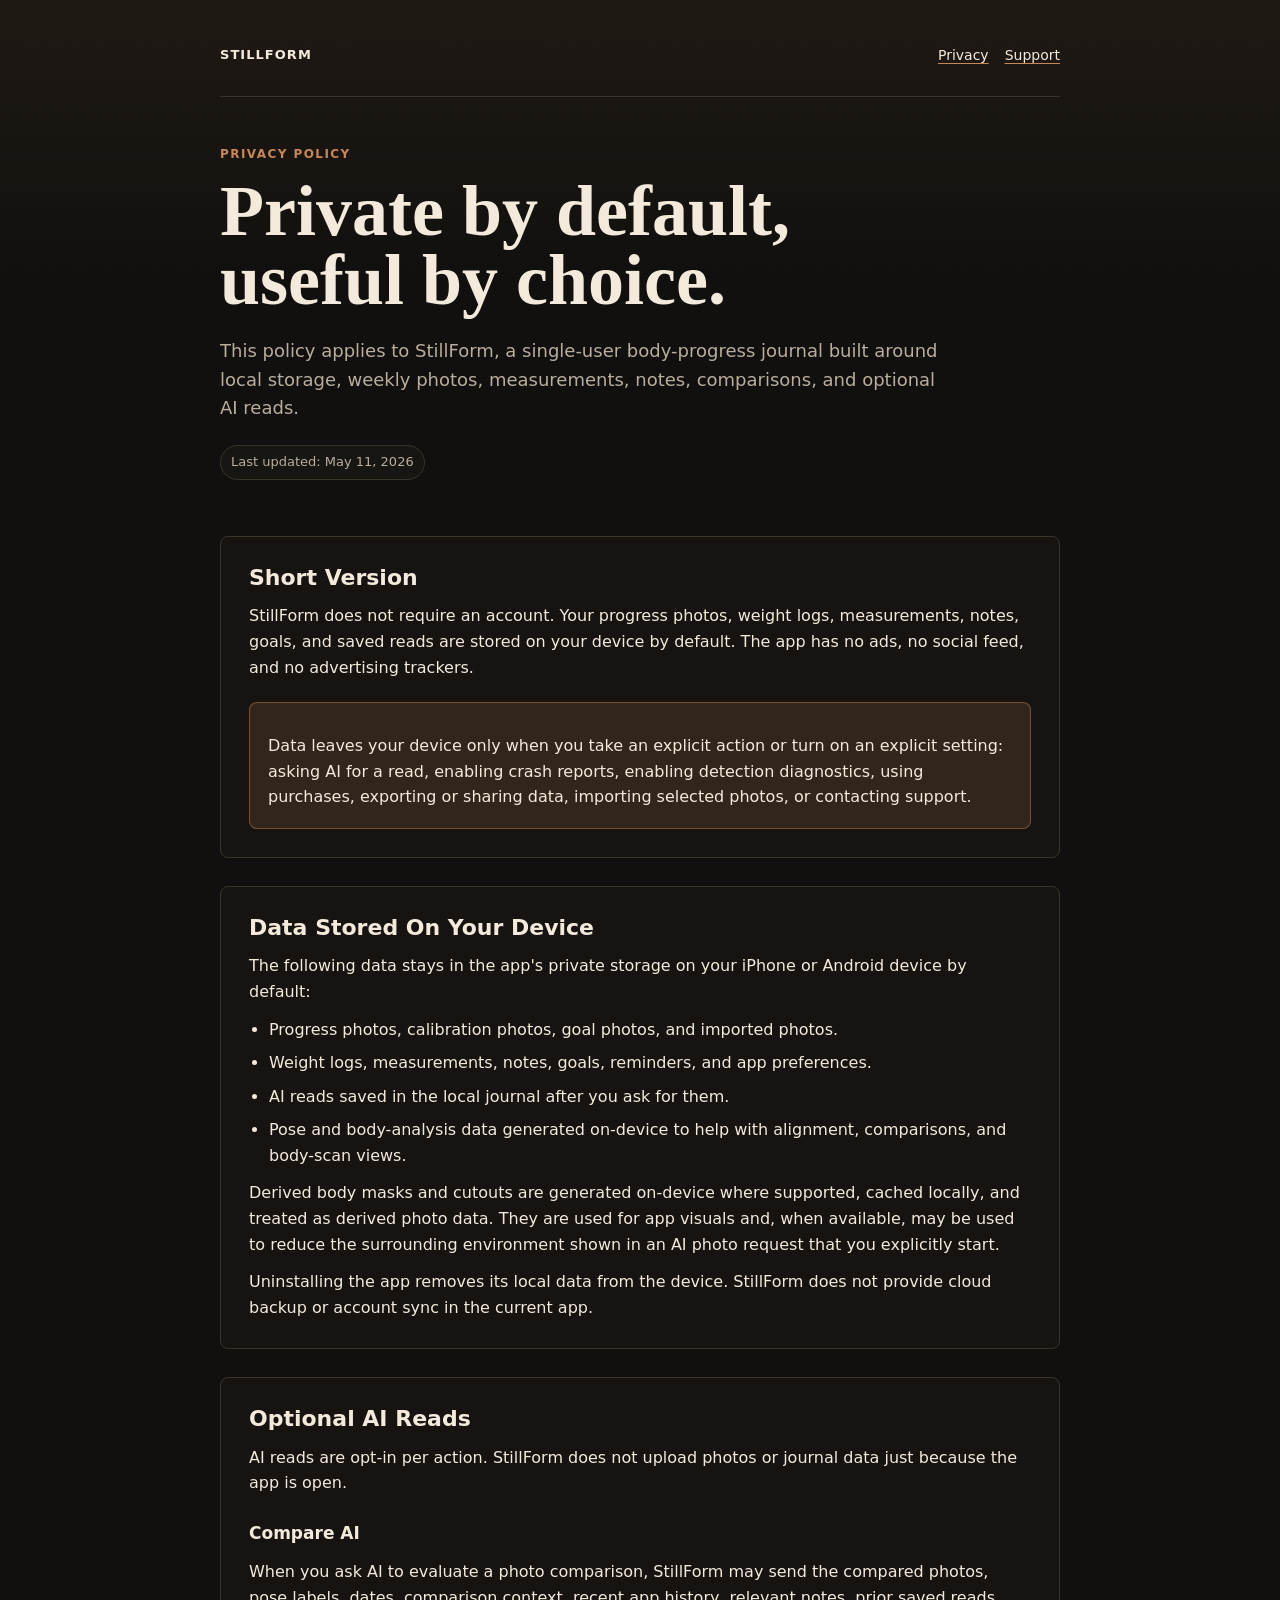
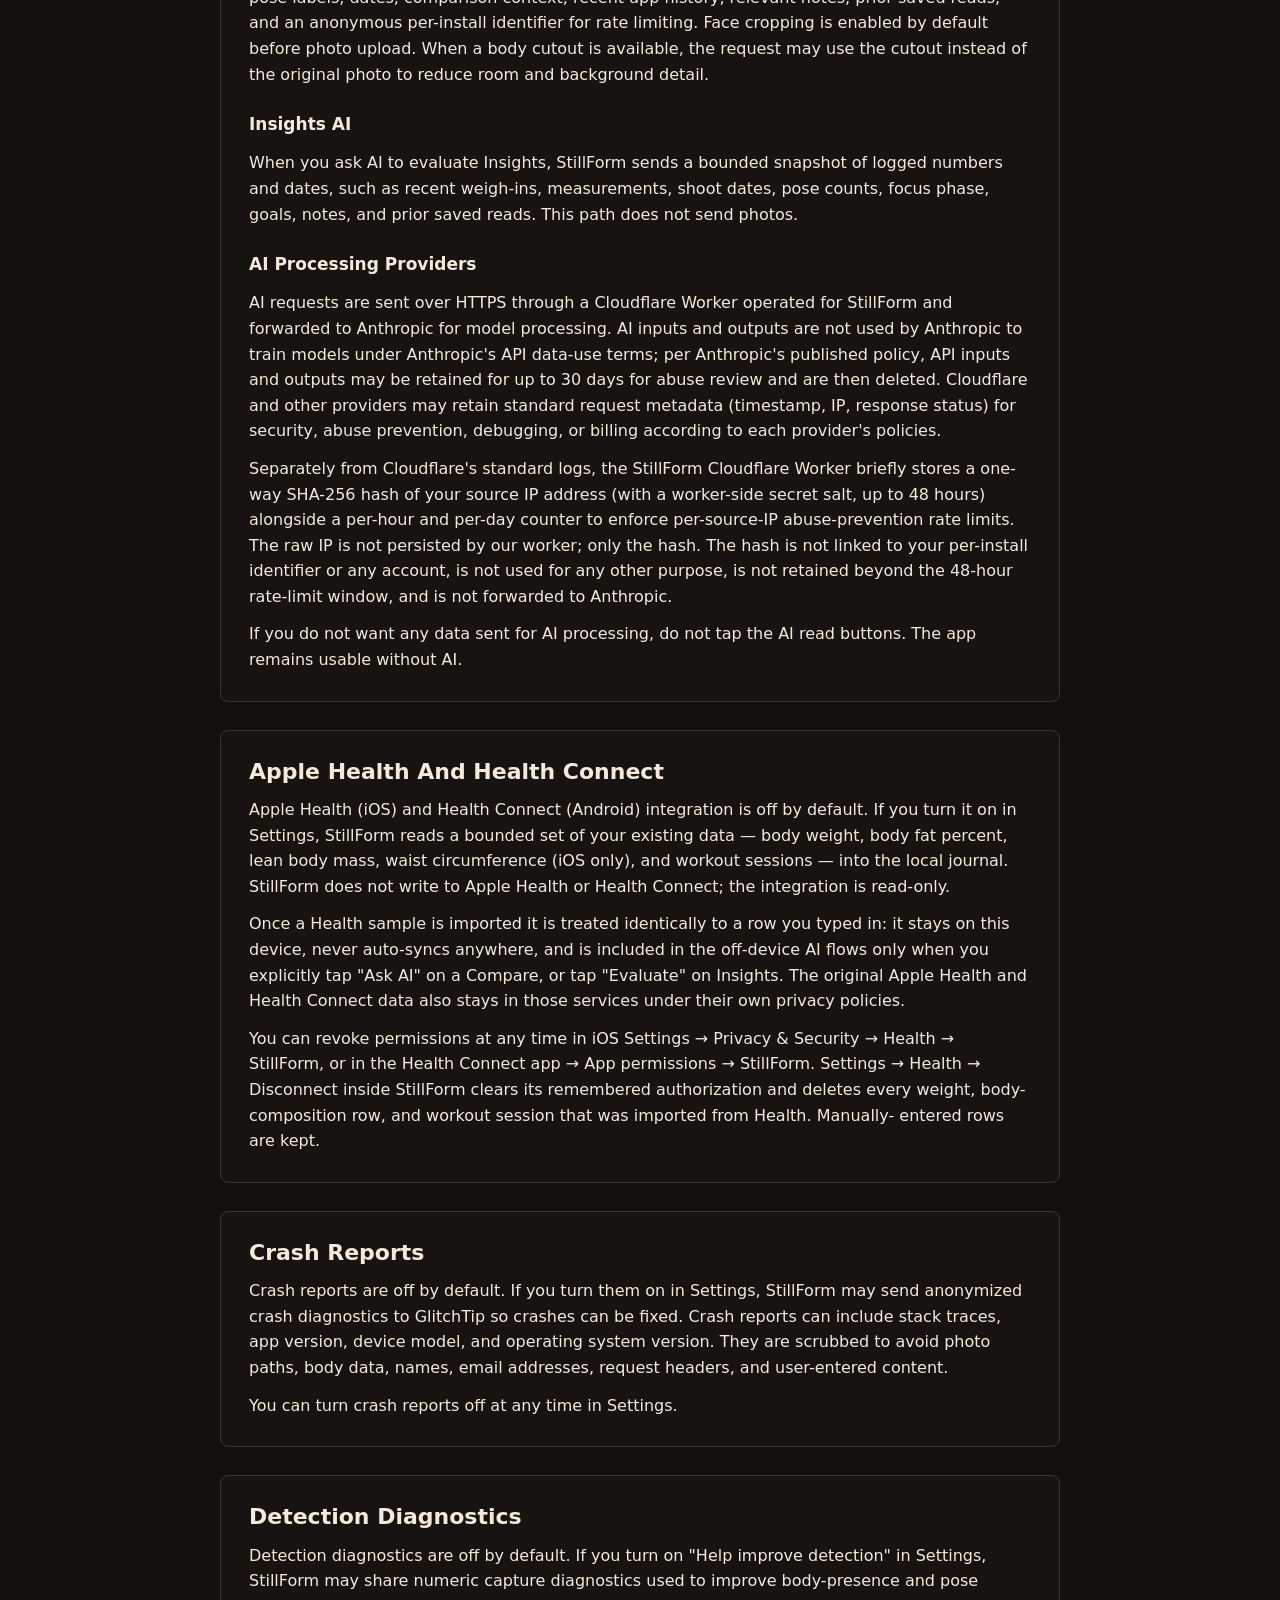
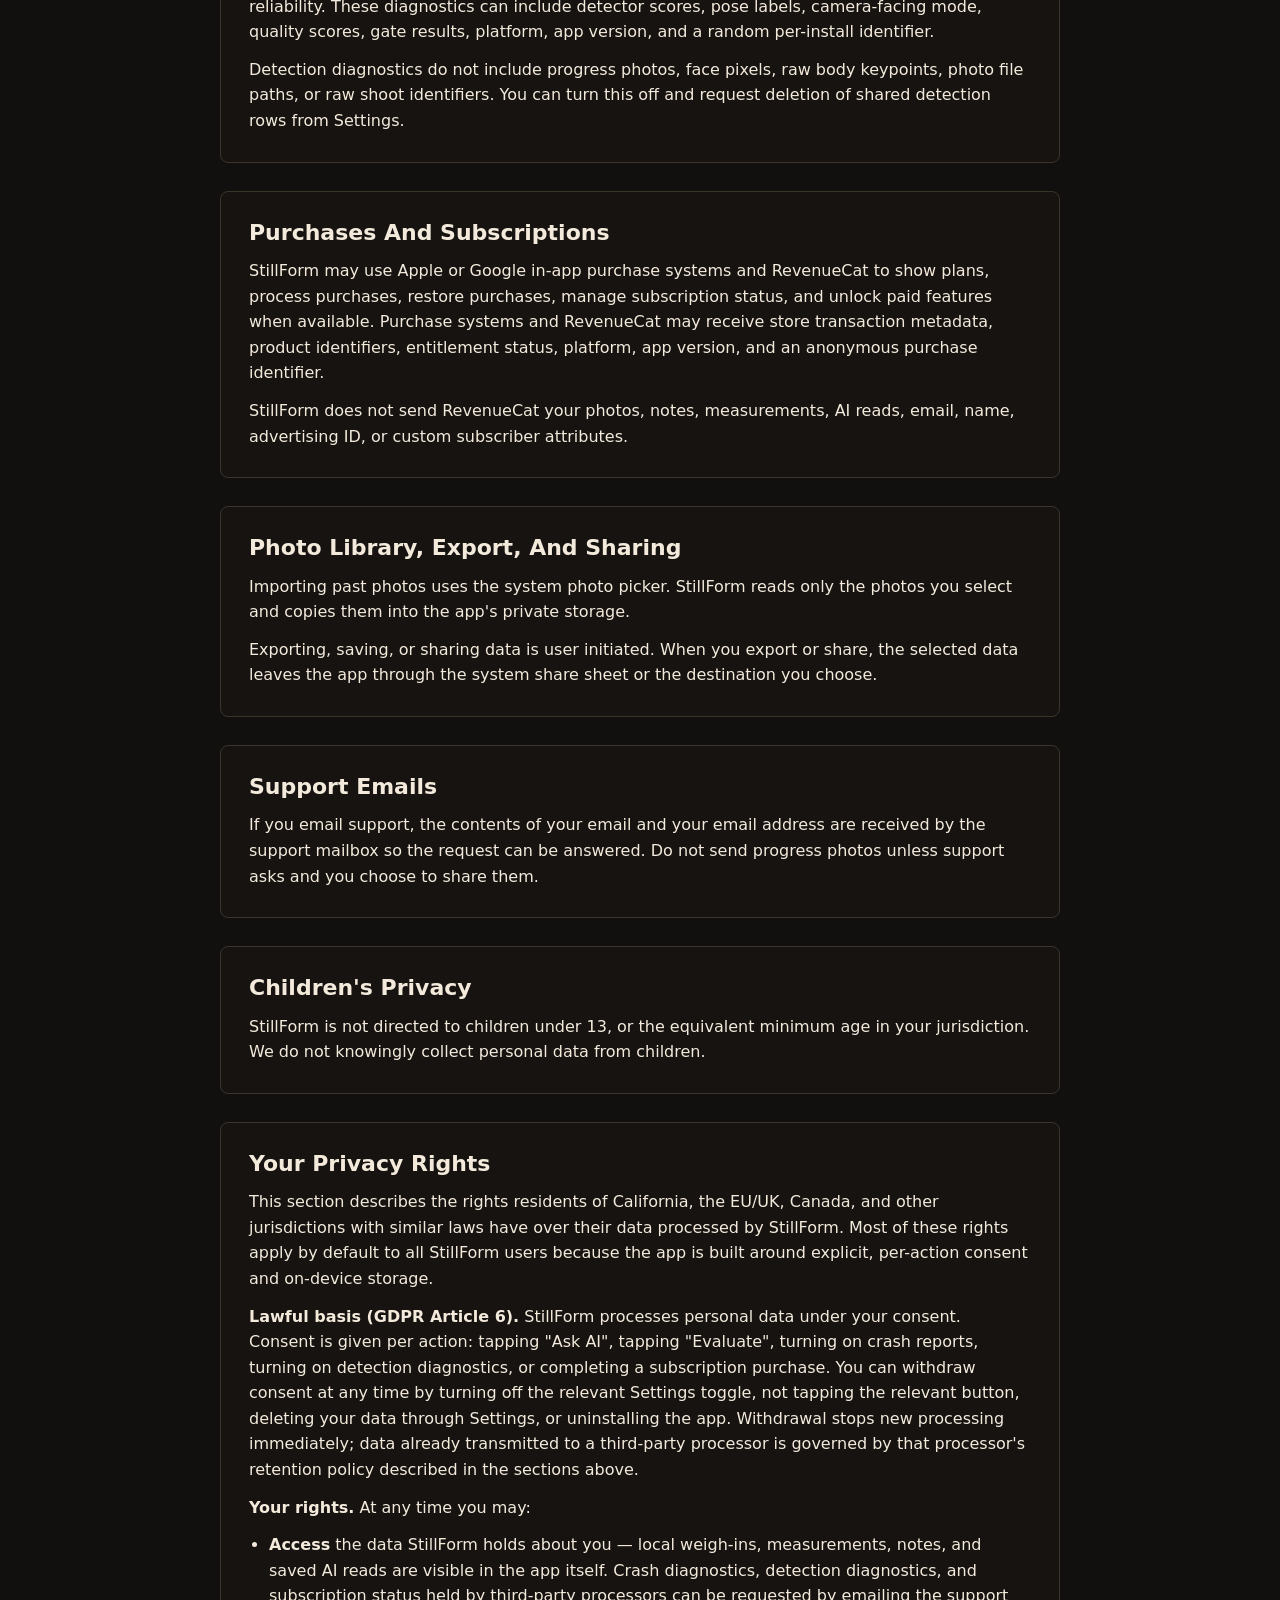
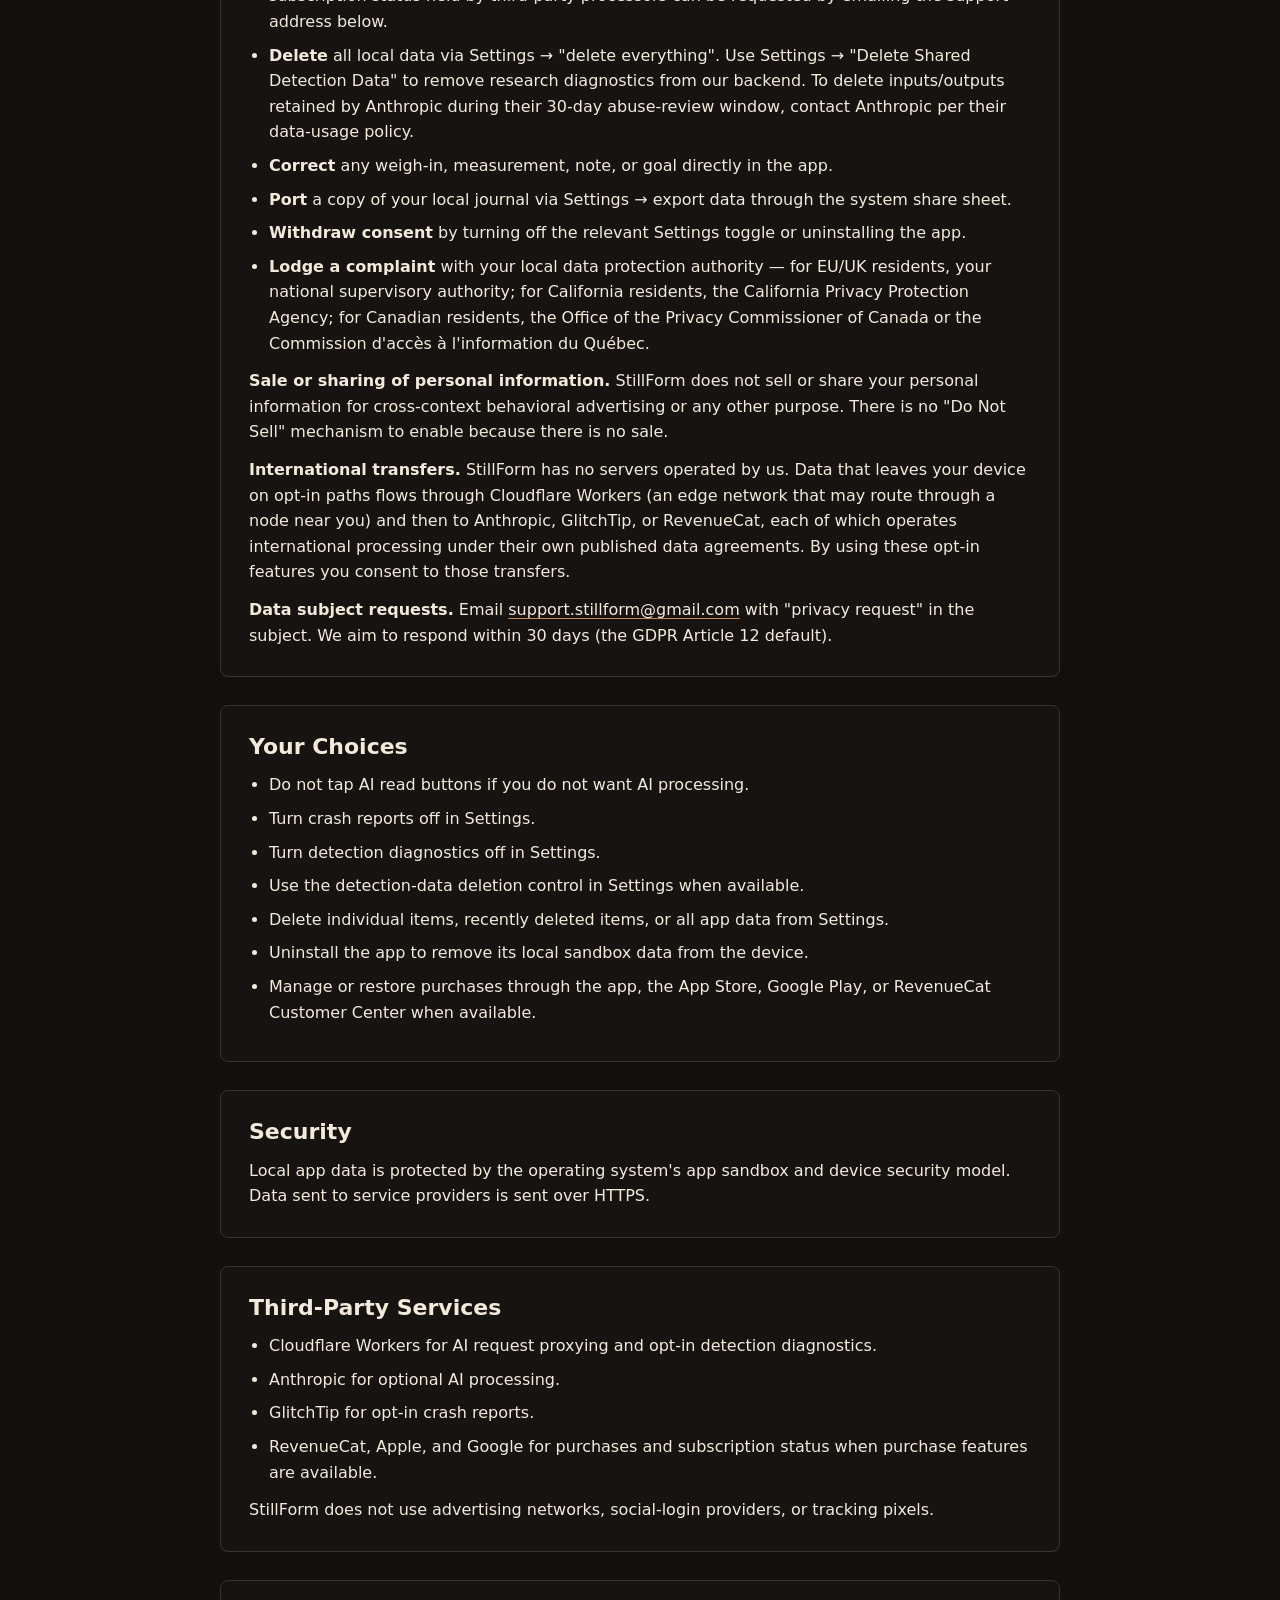
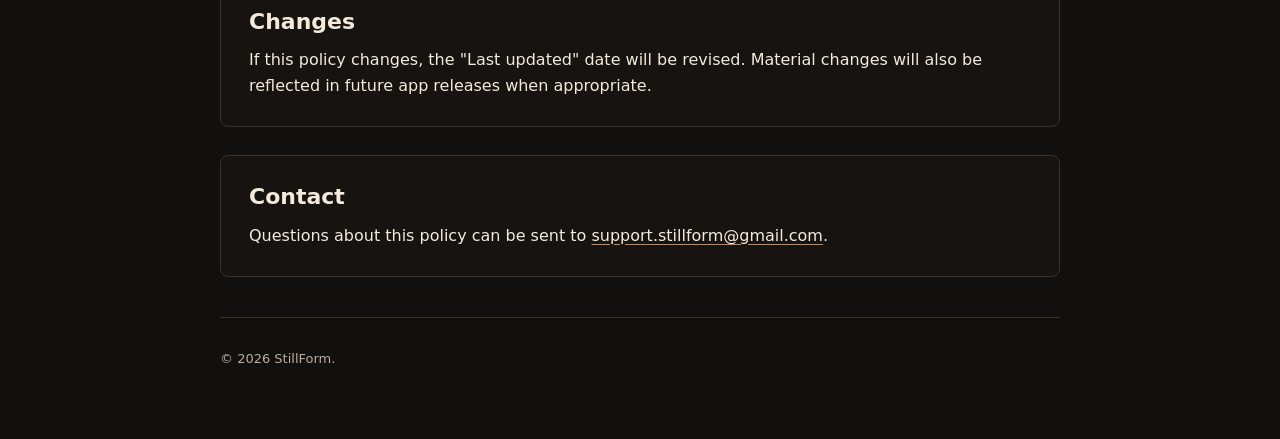
==== commit 871e7cfb: "docs: disclose IP hash rate limiting" ====
--- a/privacy-policy.html
+++ b/privacy-policy.html
@@ -24,7 +24,7 @@
         This policy applies to StillForm, a single-user body-progress journal built around local storage,
         weekly photos, measurements, notes, comparisons, and optional AI reads.
       </p>
-      <span class="updated">Last updated: May 9, 2026</span>
+      <span class="updated">Last updated: May 11, 2026</span>
     </header>
 
     <section class="section">
@@ -91,6 +91,14 @@
         retained for up to 30 days for abuse review and are then deleted. Cloudflare and other providers may
         retain standard request metadata (timestamp, IP, response status) for security, abuse prevention,
         debugging, or billing according to each provider's policies.
+      </p>
+      <p>
+        Separately from Cloudflare's standard logs, the StillForm Cloudflare Worker briefly stores a one-way
+        SHA-256 hash of your source IP address (with a worker-side secret salt, up to 48 hours) alongside a
+        per-hour and per-day counter to enforce per-source-IP abuse-prevention rate limits. The raw IP is not
+        persisted by our worker; only the hash. The hash is not linked to your per-install identifier or any
+        account, is not used for any other purpose, is not retained beyond the 48-hour rate-limit window, and is
+        not forwarded to Anthropic.
       </p>
       <p>
         If you do not want any data sent for AI processing, do not tap the AI
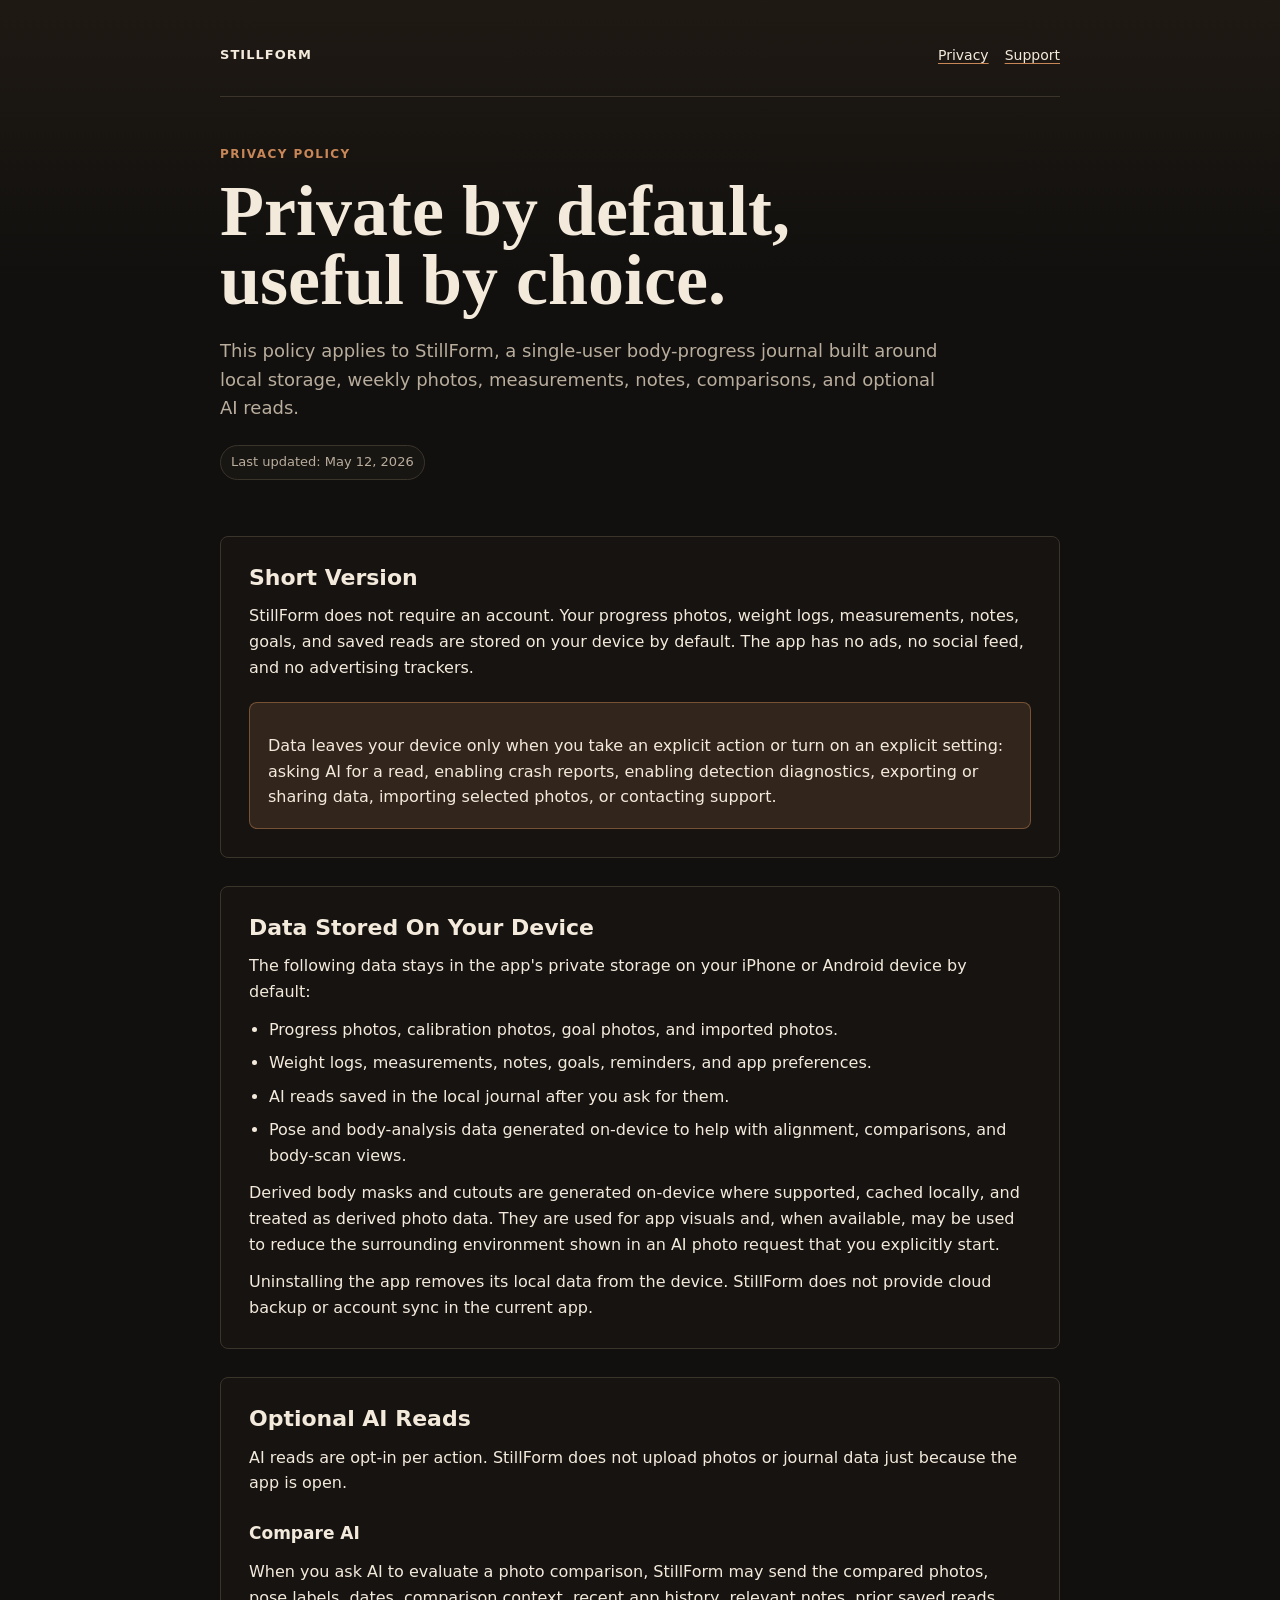
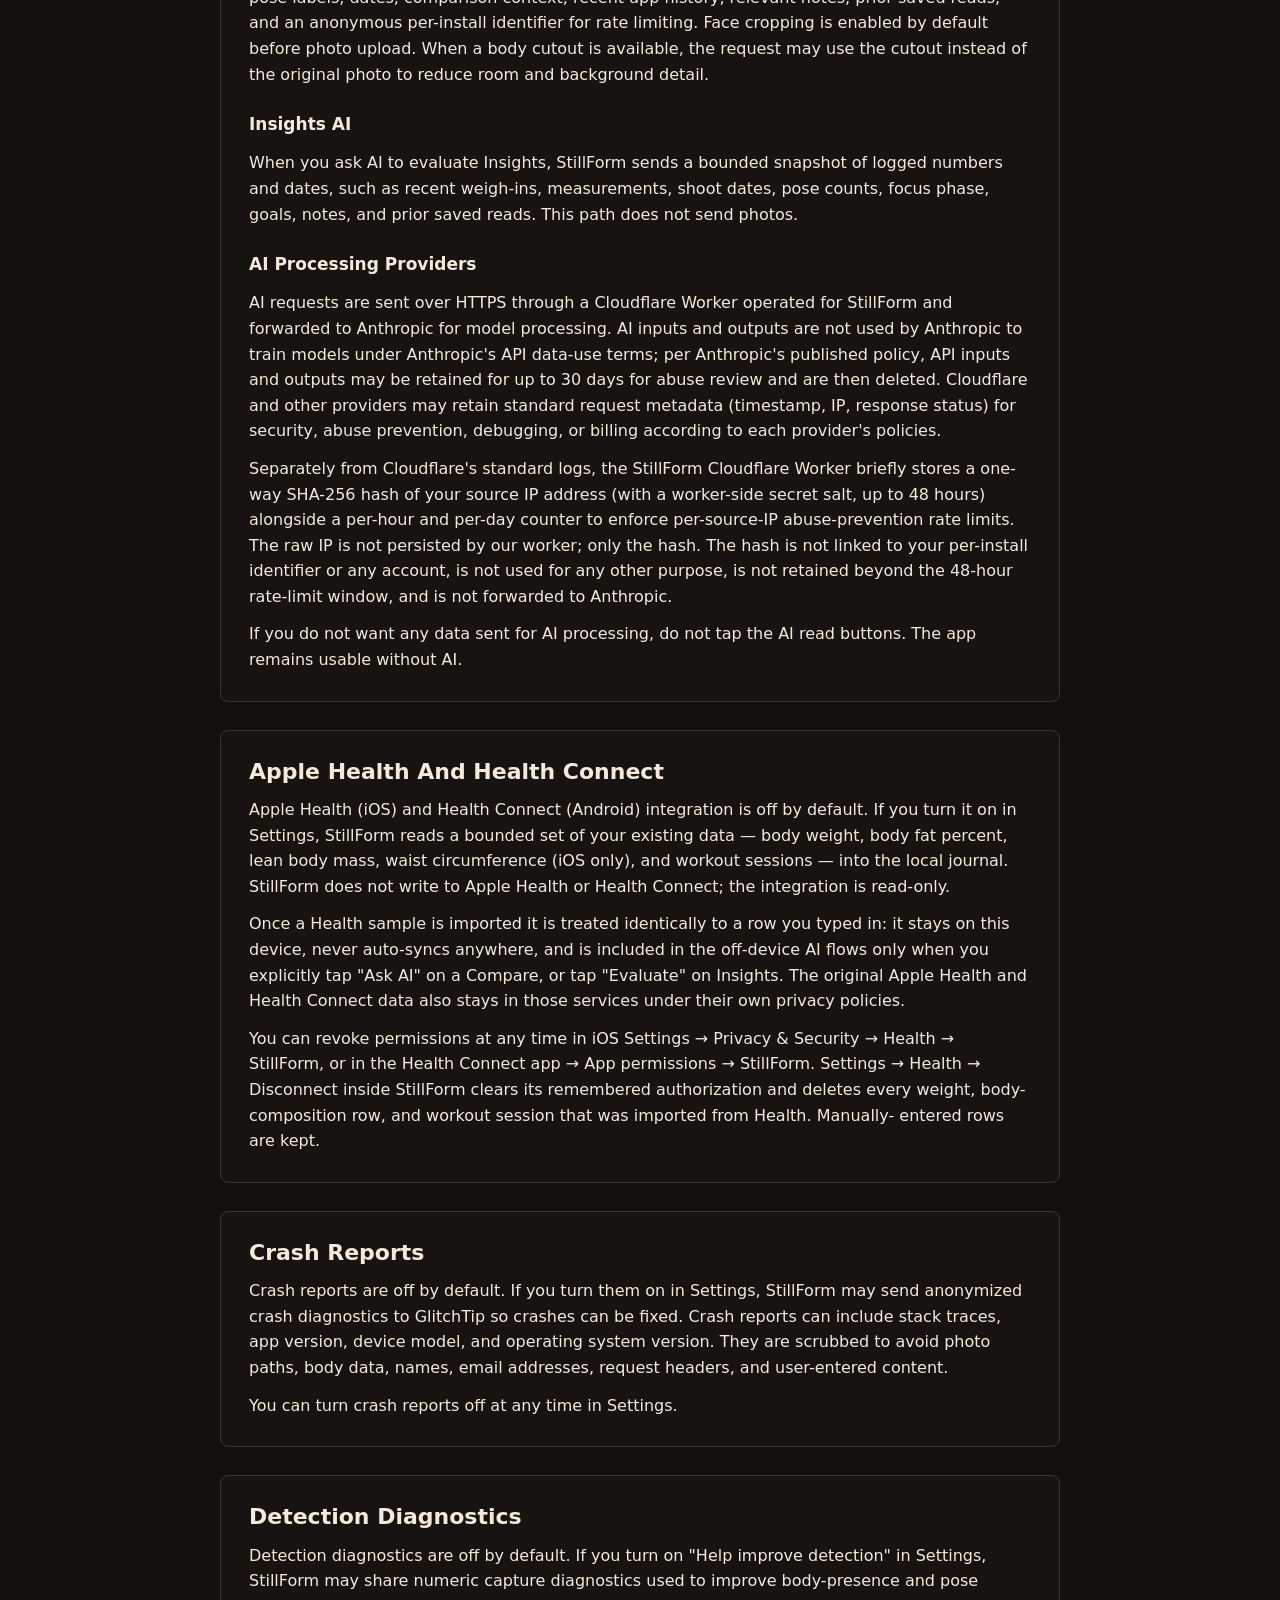
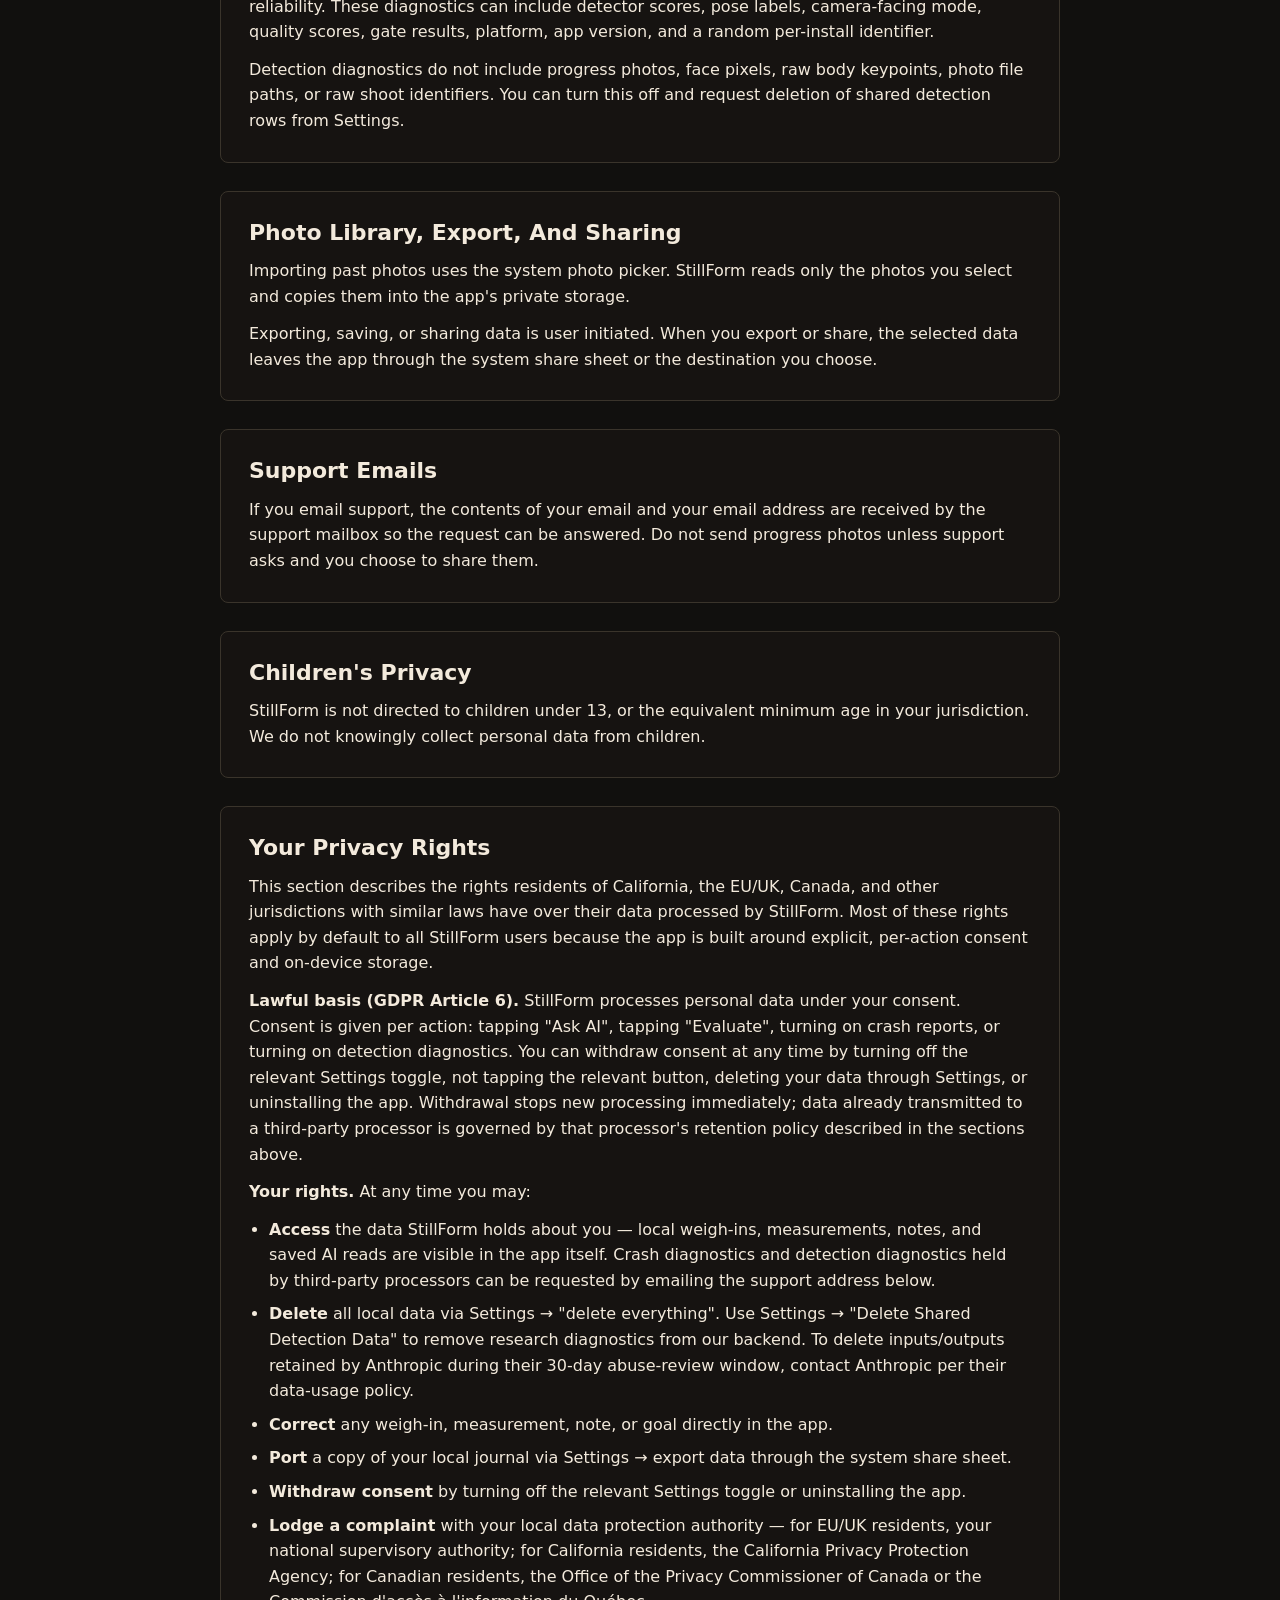
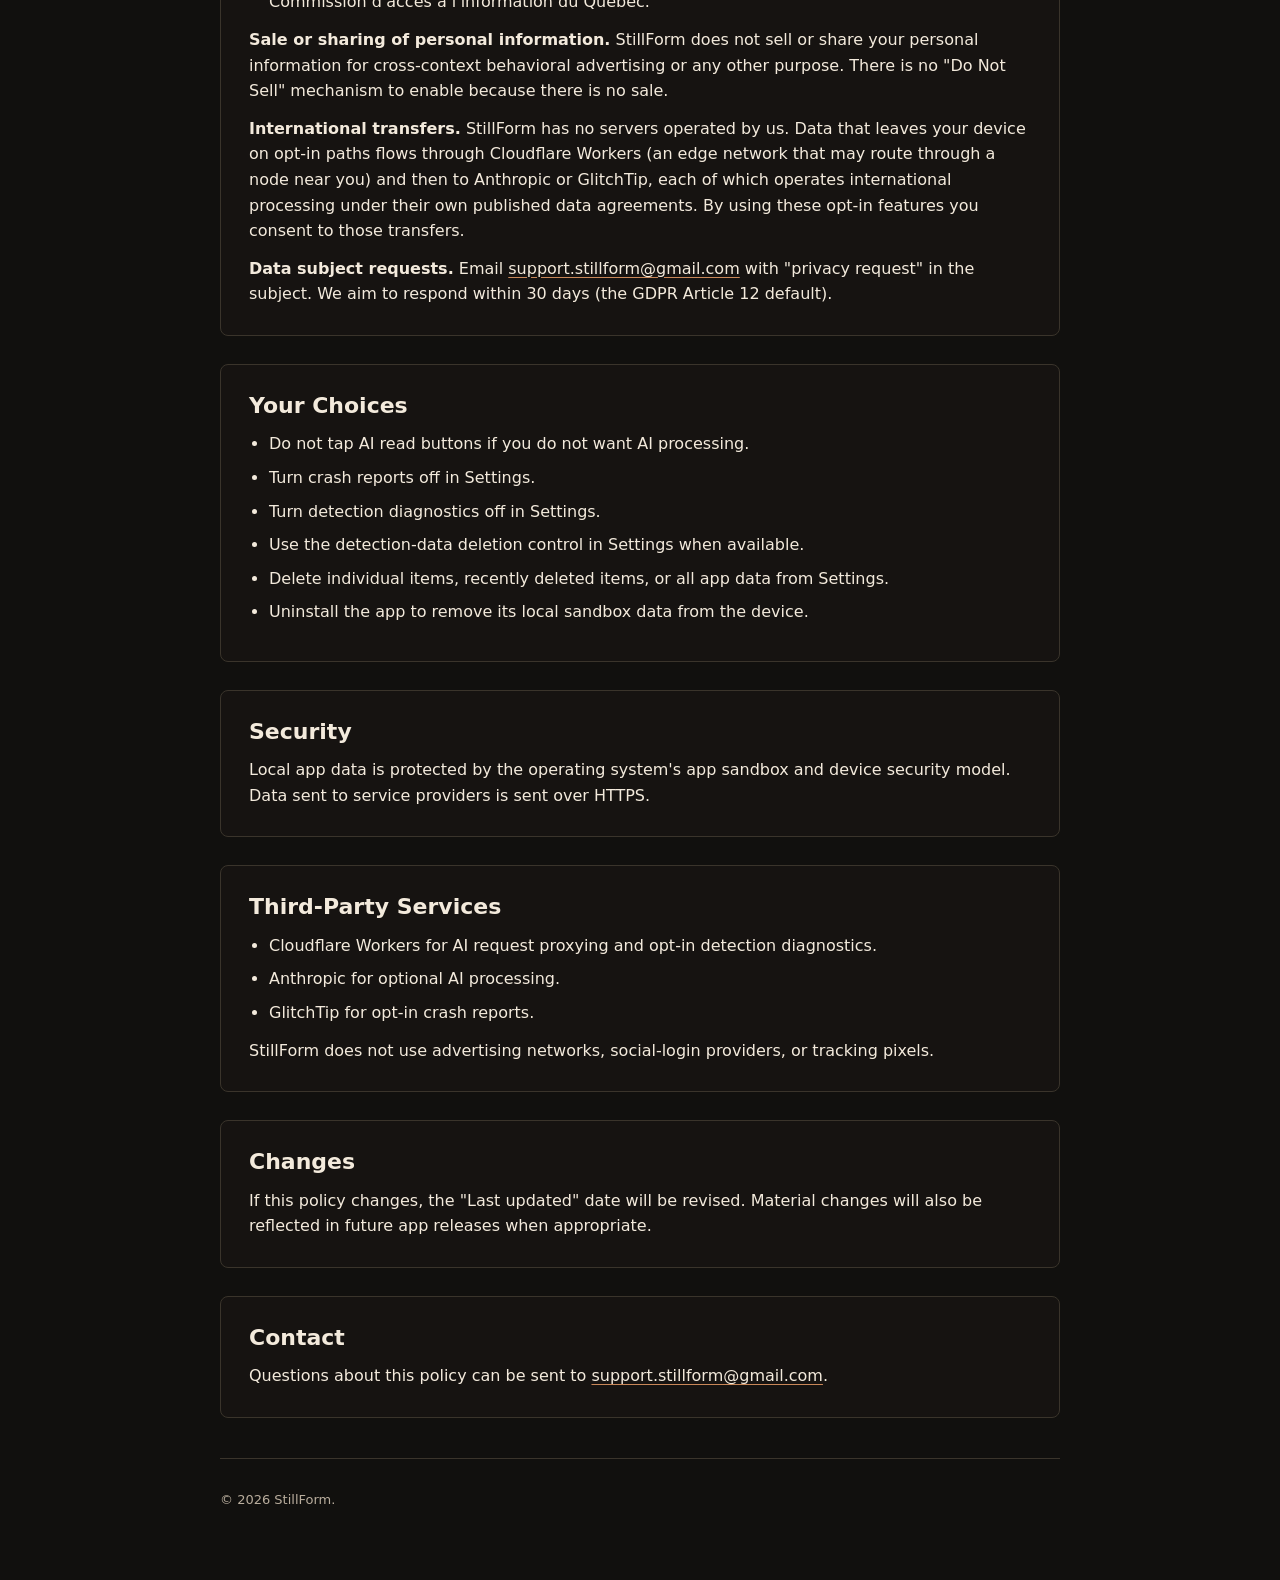
==== commit d1dd6ca1: "Remove purchase references from privacy page" ====
--- a/privacy-policy.html
+++ b/privacy-policy.html
@@ -24,7 +24,7 @@
         This policy applies to StillForm, a single-user body-progress journal built around local storage,
         weekly photos, measurements, notes, comparisons, and optional AI reads.
       </p>
-      <span class="updated">Last updated: May 11, 2026</span>
+      <span class="updated">Last updated: May 12, 2026</span>
     </header>
 
     <section class="section">
@@ -38,7 +38,7 @@
         <p>
           Data leaves your device only when you take an explicit action or turn on an explicit setting:
           asking AI for a read, enabling crash reports, enabling detection
-          diagnostics, using purchases, exporting or sharing data, importing selected photos, or contacting support.
+          diagnostics, exporting or sharing data, importing selected photos, or contacting support.
         </p>
       </div>
     </section>
@@ -156,20 +156,6 @@
     </section>
 
     <section class="section">
-      <h2>Purchases And Subscriptions</h2>
-      <p>
-        StillForm may use Apple or Google in-app purchase systems and RevenueCat to show plans, process
-        purchases, restore purchases, manage subscription status, and unlock paid features when available.
-        Purchase systems and RevenueCat may receive store transaction metadata, product identifiers,
-        entitlement status, platform, app version, and an anonymous purchase identifier.
-      </p>
-      <p>
-        StillForm does not send RevenueCat your photos, notes, measurements, AI reads, email, name,
-        advertising ID, or custom subscriber attributes.
-      </p>
-    </section>
-
-    <section class="section">
       <h2>Photo Library, Export, And Sharing</h2>
       <p>
         Importing past photos uses the system photo picker. StillForm reads only the photos you select and
@@ -209,7 +195,7 @@
       <p>
         <strong>Lawful basis (GDPR Article 6).</strong> StillForm processes personal data under your
         consent. Consent is given per action: tapping "Ask AI",
-        tapping "Evaluate", turning on crash reports, turning on detection diagnostics, or completing a subscription purchase.
+        tapping "Evaluate", turning on crash reports, or turning on detection diagnostics.
         You can withdraw consent at any time by turning off the relevant Settings toggle, not
         tapping the relevant button, deleting your data through Settings, or uninstalling the app.
         Withdrawal stops new processing immediately; data already transmitted to a third-party
@@ -218,8 +204,8 @@
       <p><strong>Your rights.</strong> At any time you may:</p>
       <ul>
         <li><strong>Access</strong> the data StillForm holds about you — local weigh-ins,
-        measurements, notes, and saved AI reads are visible in the app itself. Crash diagnostics,
-        detection diagnostics, and subscription status held by third-party processors can be
+        measurements, notes, and saved AI reads are visible in the app itself. Crash diagnostics
+        and detection diagnostics held by third-party processors can be
         requested by emailing the support address below.</li>
         <li><strong>Delete</strong> all local data via Settings → "delete everything". Use Settings
         → "Delete Shared Detection Data" to remove research diagnostics from our backend. To
@@ -243,7 +229,7 @@
       <p>
         <strong>International transfers.</strong> StillForm has no servers operated by us. Data
         that leaves your device on opt-in paths flows through Cloudflare Workers (an edge network
-        that may route through a node near you) and then to Anthropic, GlitchTip, or RevenueCat,
+        that may route through a node near you) and then to Anthropic or GlitchTip,
         each of which operates international processing under their own published data agreements.
         By using these opt-in features you consent to those transfers.
       </p>
@@ -263,7 +249,6 @@
         <li>Use the detection-data deletion control in Settings when available.</li>
         <li>Delete individual items, recently deleted items, or all app data from Settings.</li>
         <li>Uninstall the app to remove its local sandbox data from the device.</li>
-        <li>Manage or restore purchases through the app, the App Store, Google Play, or RevenueCat Customer Center when available.</li>
       </ul>
     </section>
 
@@ -281,7 +266,6 @@
         <li>Cloudflare Workers for AI request proxying and opt-in detection diagnostics.</li>
         <li>Anthropic for optional AI processing.</li>
         <li>GlitchTip for opt-in crash reports.</li>
-        <li>RevenueCat, Apple, and Google for purchases and subscription status when purchase features are available.</li>
       </ul>
       <p>
         StillForm does not use advertising networks, social-login providers, or tracking pixels.
